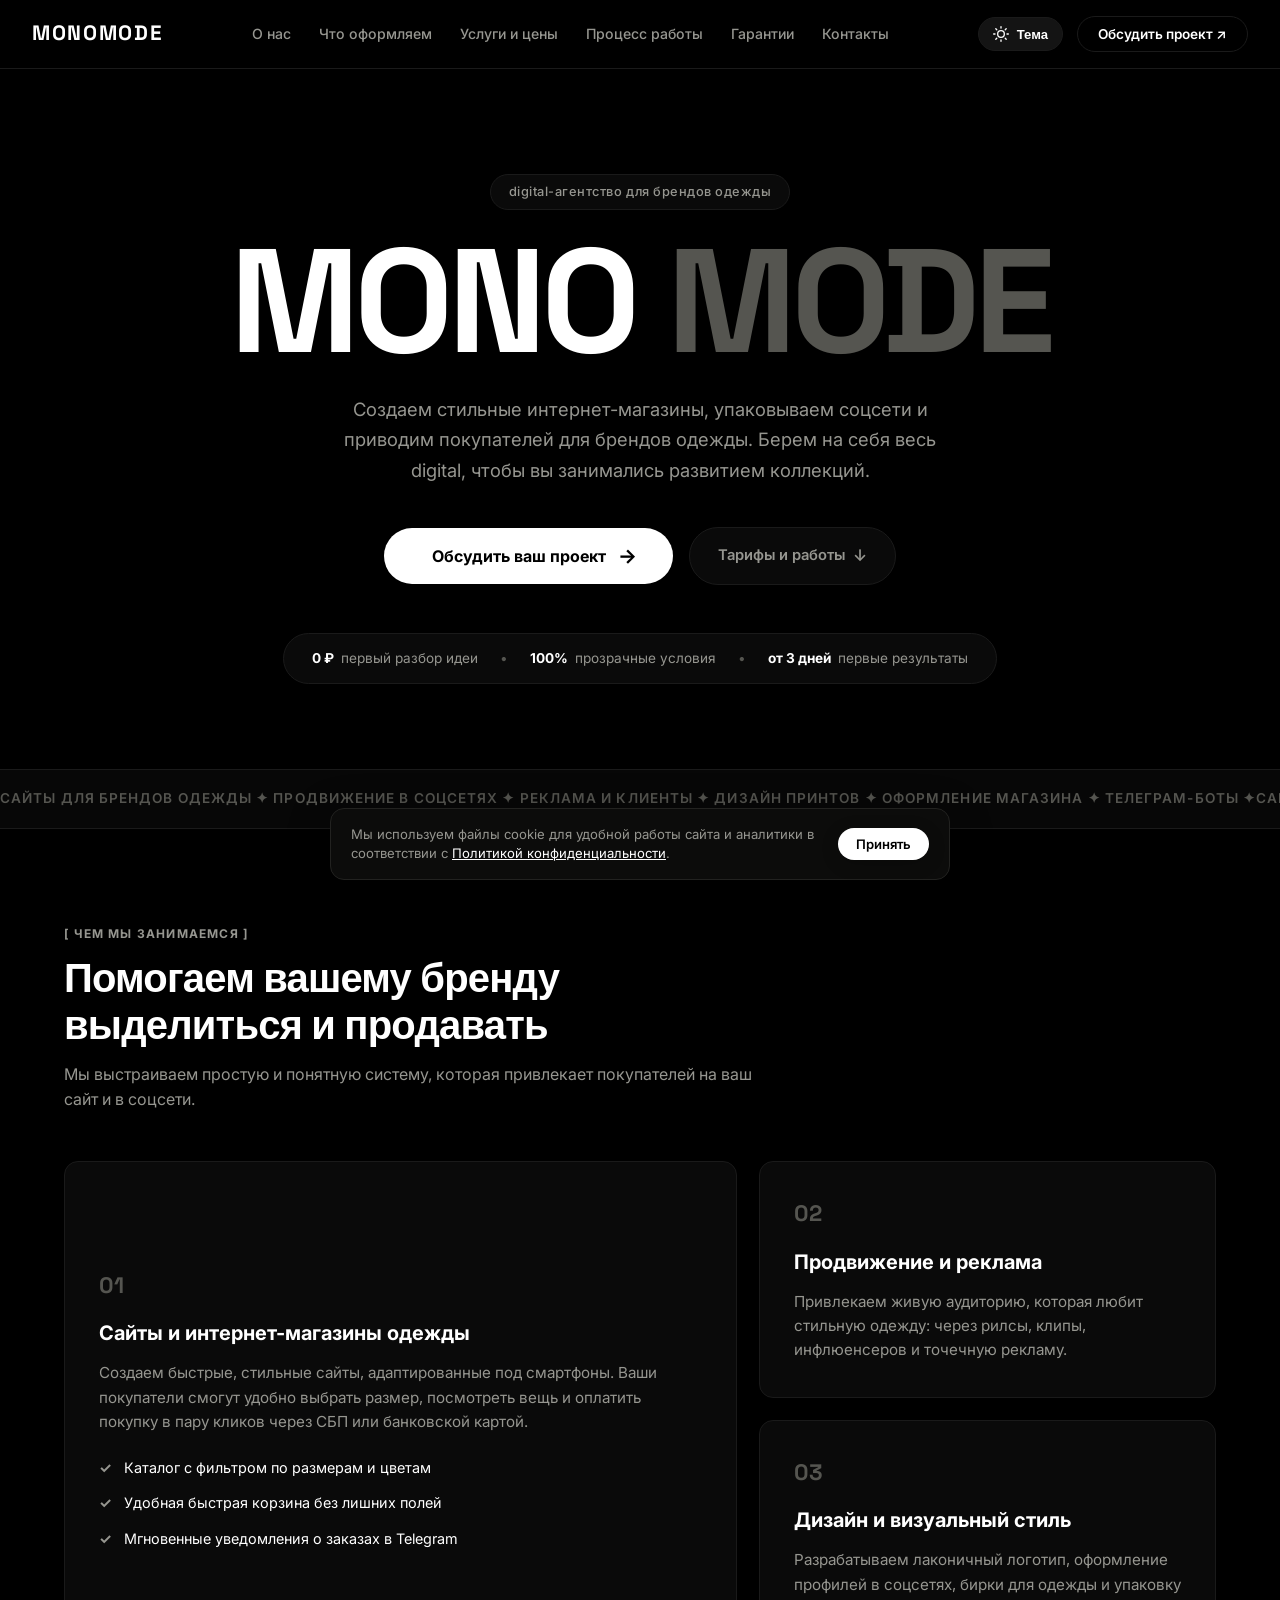
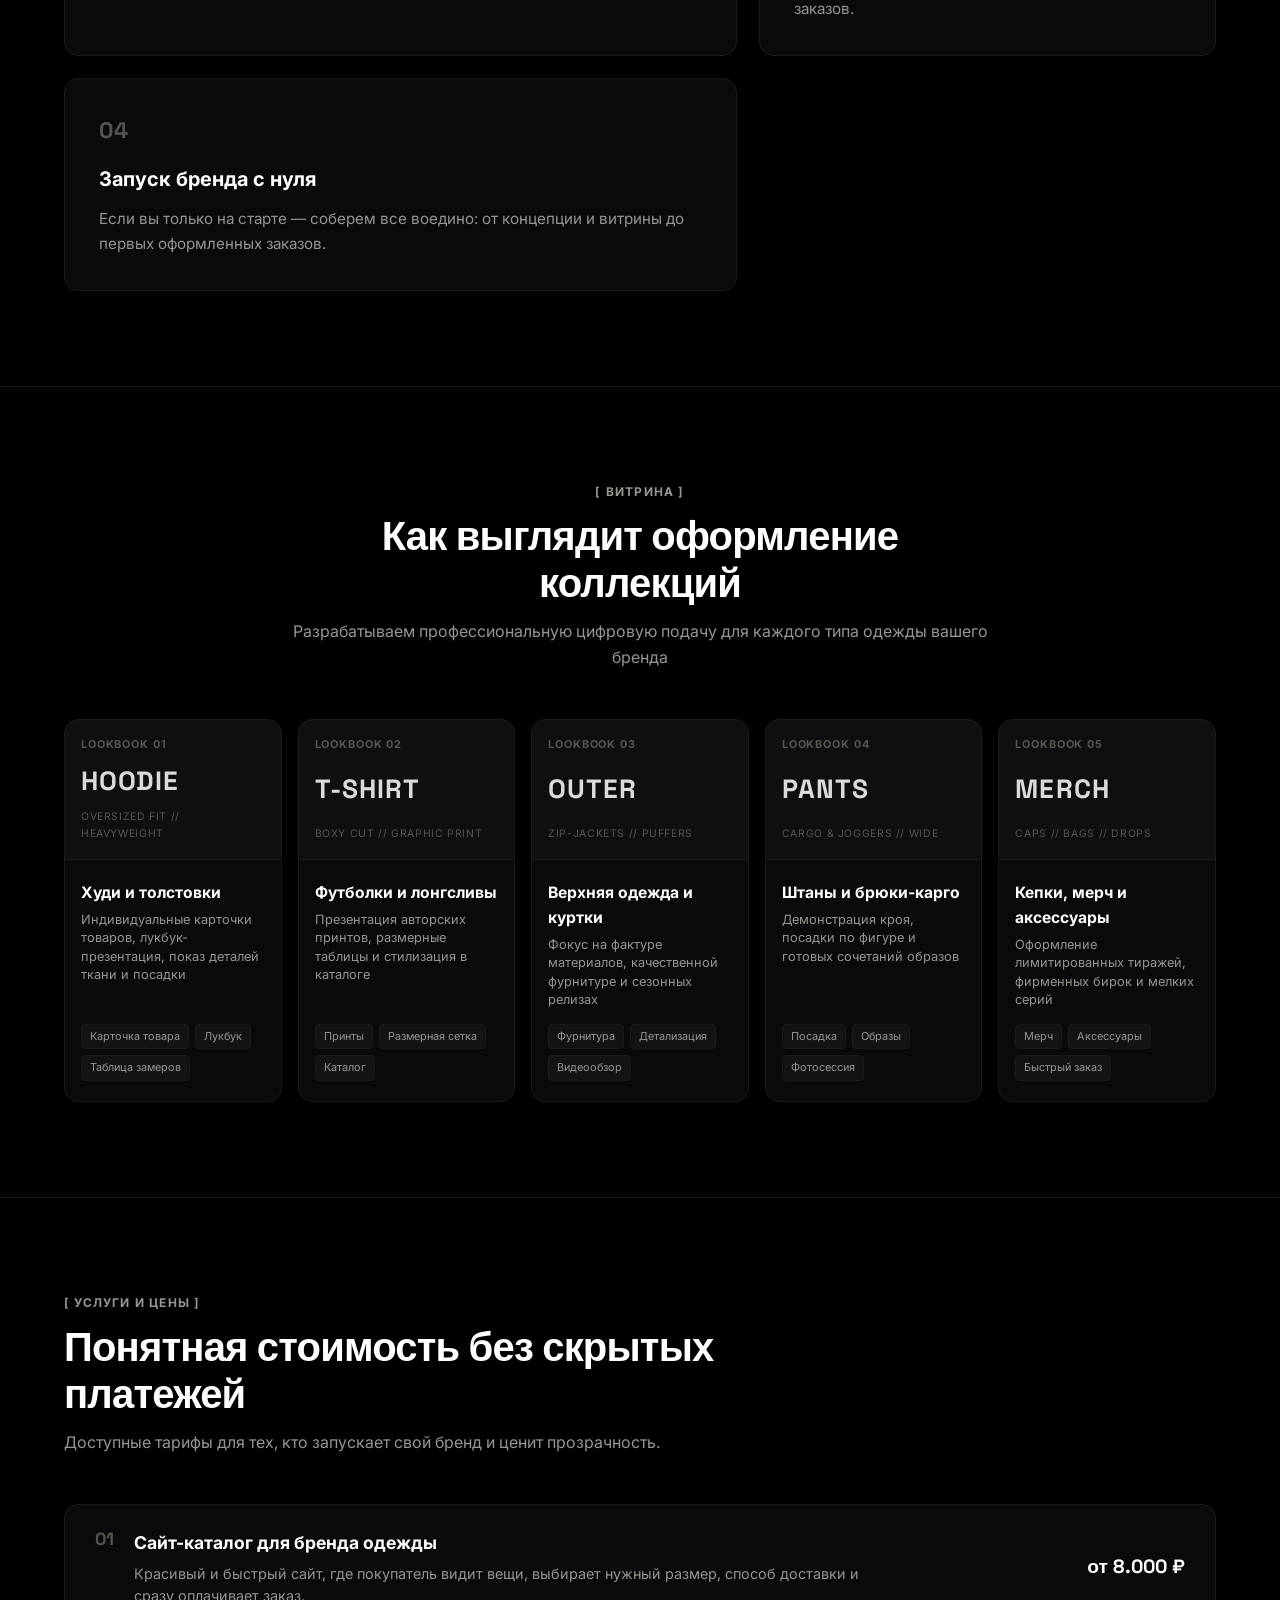
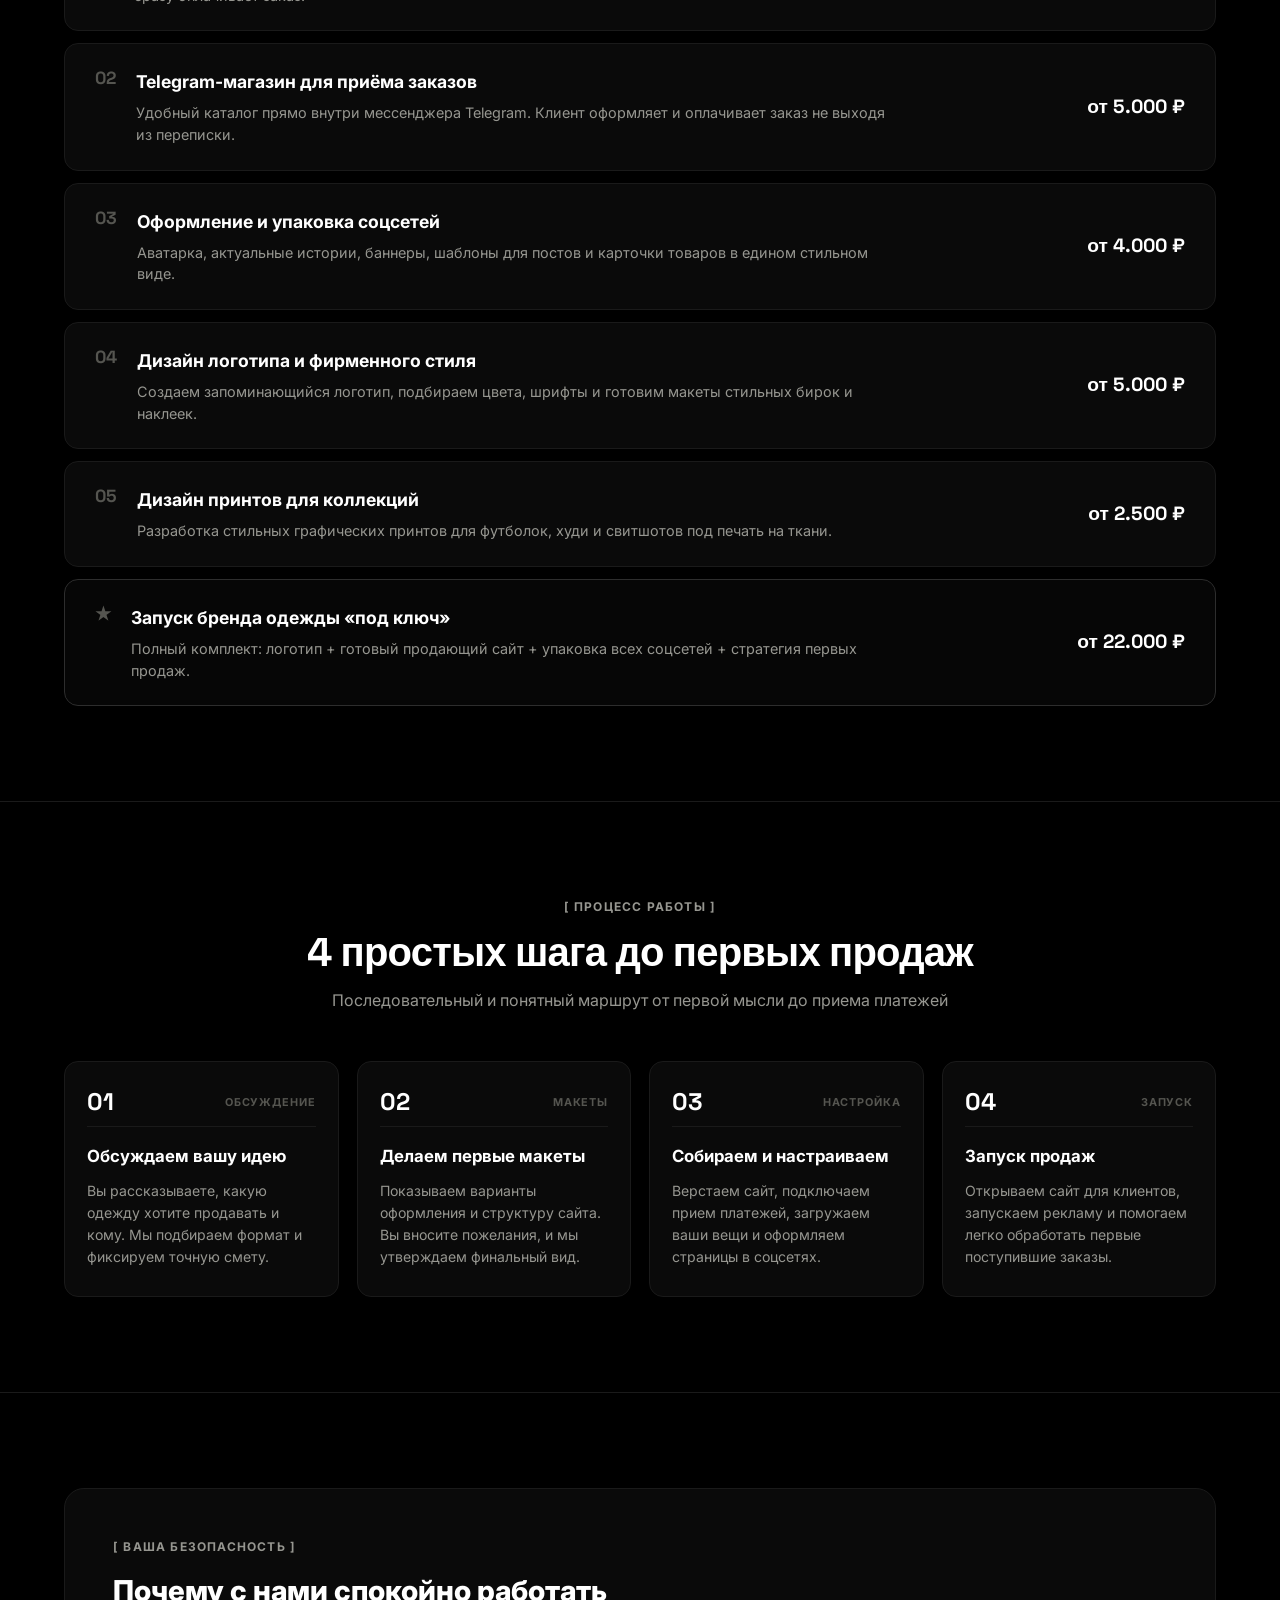
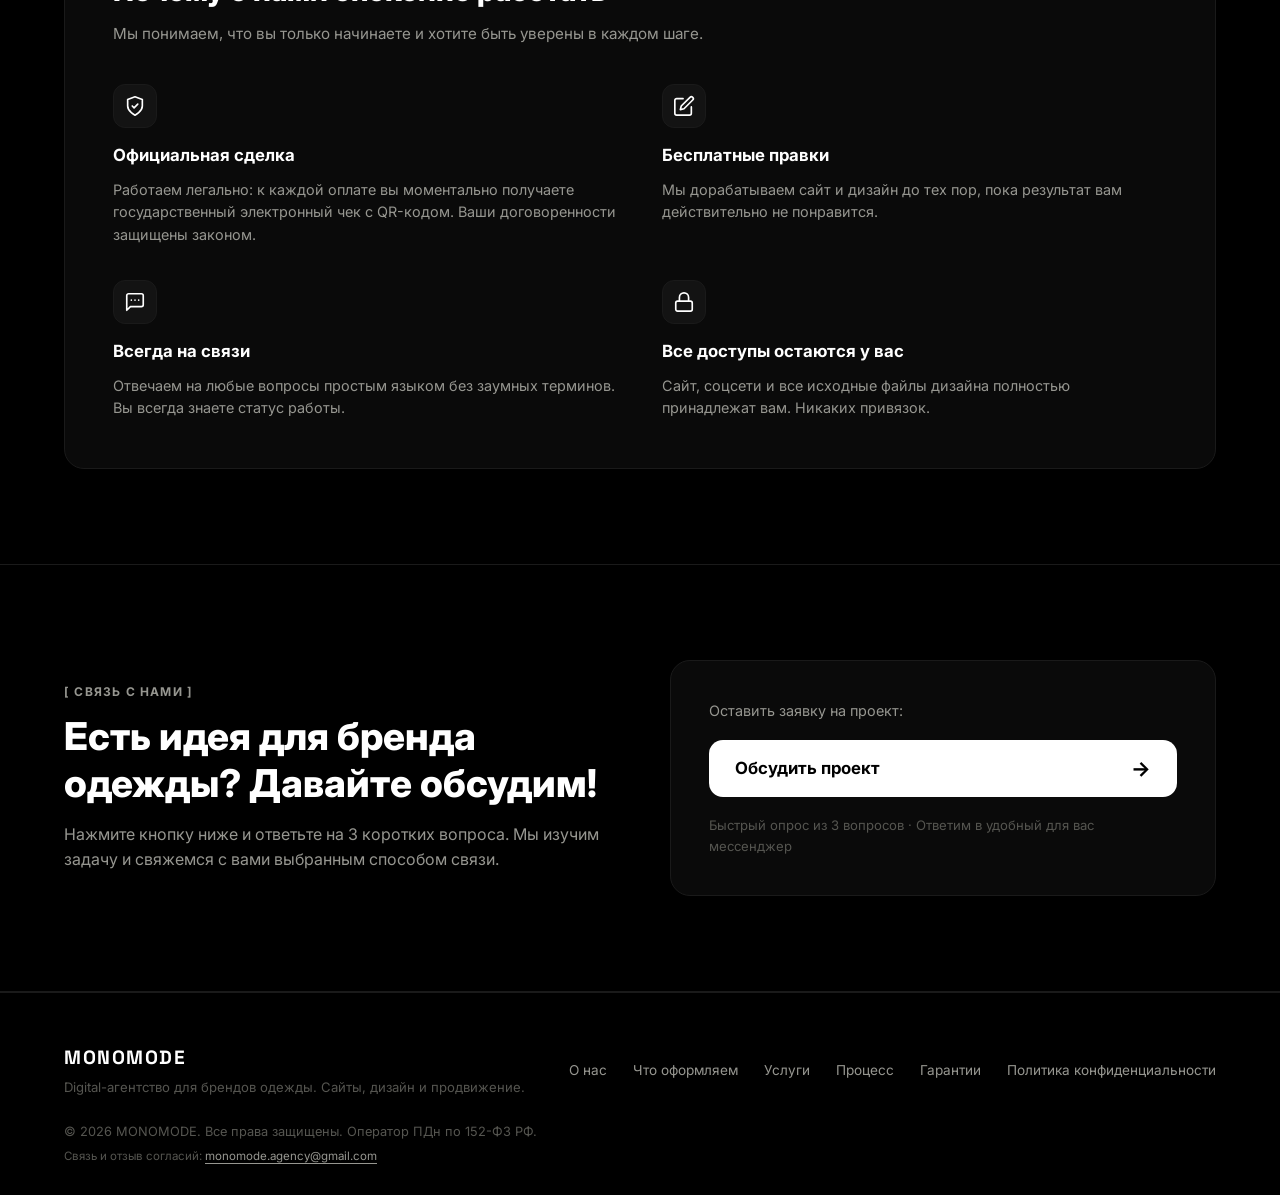
==== index.html @ 06070be7 "Add files via upload" ====
<!DOCTYPE html>
<html lang="ru" data-theme="dark">
<head>
    <meta charset="UTF-8">
    <meta name="viewport" content="width=device-width, initial-scale=1.0">
    <title>MONOMODE — Сайты и продвижение брендов одежды</title>
    <link rel="stylesheet" href="style.css">
    <link rel="preconnect" href="https://fonts.googleapis.com">
    <link rel="preconnect" href="https://fonts.gstatic.com" crossorigin>
    <link href="https://fonts.googleapis.com/css2?family=Inter:wght@400;500;600;700;800;900&family=Space+Grotesk:wght@600;700;800&display=swap" rel="stylesheet">
</head>
<body>

    <!-- Навигация -->
    <nav class="nav">
        <div class="nav__brand">
            <a href="#" class="nav__logo">MONOMODE</a>
        </div>
        <div class="nav__links">
            <a href="#about">О нас</a>
            <a href="#showcase">Что оформляем</a>
            <a href="#services">Услуги и цены</a>
            <a href="#steps">Процесс работы</a>
            <a href="#guarantee">Гарантии</a>
            <a href="#contact">Контакты</a>
        </div>
        <div class="nav__actions">
            <!-- Переключатель светлой и темной темы -->
            <button class="theme-toggle" id="themeToggle" aria-label="Сменить тему оформления" title="Сменить тему оформления">
                <svg class="theme-icon theme-icon--sun" viewBox="0 0 24 24" fill="none" stroke="currentColor" stroke-width="2" stroke-linecap="round" stroke-linejoin="round">
                    <circle cx="12" cy="12" r="5"></circle>
                    <line x1="12" y1="1" x2="12" y2="3"></line>
                    <line x1="12" y1="21" x2="12" y2="23"></line>
                    <line x1="4.22" y1="4.22" x2="5.64" y2="5.64"></line>
                    <line x1="18.36" y1="18.36" x2="19.78" y2="19.78"></line>
                    <line x1="1" y1="12" x2="3" y2="12"></line>
                    <line x1="21" y1="12" x2="23" y2="12"></line>
                    <line x1="4.22" y1="19.78" x2="5.64" y2="18.36"></line>
                    <line x1="18.36" y1="5.64" x2="19.78" y2="4.22"></line>
                </svg>
                <svg class="theme-icon theme-icon--moon" viewBox="0 0 24 24" fill="none" stroke="currentColor" stroke-width="2" stroke-linecap="round" stroke-linejoin="round">
                    <path d="M21 12.79A9 9 0 1 1 11.21 3 7 7 0 0 0 21 12.79z"></path>
                </svg>
                <span class="theme-text">Тема</span>
            </button>
            <button class="nav__cta open-modal-btn">Обсудить проект ↗</button>
            <button class="nav__burger" aria-label="Открыть меню" onclick="document.querySelector('.nav__links').classList.toggle('open')">
                <span></span><span></span><span></span>
            </button>
        </div>
    </nav>

    <!-- Первый экран -->
    <section class="hero">
        <div class="hero__badge">digital-агентство для брендов одежды</div>
        <h1 class="hero__title">
            <span class="hero__word">MONO</span>
            <span class="hero__word hero__word--accent">MODE</span>
        </h1>
        <p class="hero__desc">
            Создаем стильные интернет-магазины, упаковываем соцсети и приводим покупателей для брендов одежды. Берем на себя весь digital, чтобы вы занимались развитием коллекций.
        </p>

        <!-- Стильный блок действий вместо банальных кнопок -->
        <div class="hero__cta-wrapper">
            <button class="hero-launch-btn open-modal-btn">
                <span class="hero-launch-btn__glow"></span>
                <span class="hero-launch-btn__text">Обсудить ваш проект</span>
                <span class="hero-launch-btn__arrow">→</span>
            </button>
            <a href="#services" class="hero-scroll-btn">
                <span>Тарифы и работы</span>
                <span class="hero-scroll-btn__icon">↓</span>
            </a>
        </div>

        <div class="hero__trust-strip">
            <div class="trust-mini">
                <span class="trust-mini__num">0 ₽</span>
                <span class="trust-mini__text">первый разбор идеи</span>
            </div>
            <div class="trust-mini__sep">•</div>
            <div class="trust-mini">
                <span class="trust-mini__num">100%</span>
                <span class="trust-mini__text">прозрачные условия</span>
            </div>
            <div class="trust-mini__sep">•</div>
            <div class="trust-mini">
                <span class="trust-mini__num">от 3 дней</span>
                <span class="trust-mini__text">первые результаты</span>
            </div>
        </div>
    </section>

    <!-- Бегущая строка -->
    <div class="ticker">
        <div class="ticker__track">
            <span>САЙТЫ ДЛЯ БРЕНДОВ ОДЕЖДЫ ✦ ПРОДВИЖЕНИЕ В СОЦСЕТЯХ ✦ РЕКЛАМА И КЛИЕНТЫ ✦ ДИЗАЙН ПРИНТОВ ✦ ОФОРМЛЕНИЕ МАГАЗИНА ✦ ТЕЛЕГРАМ-БОТЫ ✦ </span>
            <span>САЙТЫ ДЛЯ БРЕНДОВ ОДЕЖДЫ ✦ ПРОДВИЖЕНИЕ В СОЦСЕТЯХ ✦ РЕКЛАМА И КЛИЕНТЫ ✦ ДИЗАЙН ПРИНТОВ ✦ ОФОРМЛЕНИЕ МАГАЗИНА ✦ ТЕЛЕГРАМ-БОТЫ ✦ </span>
        </div>
    </div>

    <!-- Чем мы занимаемся (О нас) -->
    <section id="about" class="section about">
        <div class="container">
            <div class="section-head">
                <span class="section-tag">[ ЧЕМ МЫ ЗАНИМАЕМСЯ ]</span>
                <h2>Помогаем вашему бренду выделиться и продавать</h2>
                <p>Мы выстраиваем простую и понятную систему, которая привлекает покупателей на ваш сайт и в соцсети.</p>
            </div>

            <div class="about-grid">
                <div class="about-card about-card--big">
                    <span class="card-num">01</span>
                    <h3>Сайты и интернет-магазины одежды</h3>
                    <p>Создаем быстрые, стильные сайты, адаптированные под смартфоны. Ваши покупатели смогут удобно выбрать размер, посмотреть вещь и оплатить покупку в пару кликов через СБП или банковской картой.</p>
                    <ul class="clean-list">
                        <li>Каталог с фильтром по размерам и цветам</li>
                        <li>Удобная быстрая корзина без лишних полей</li>
                        <li>Мгновенные уведомления о заказах в Telegram</li>
                    </ul>
                </div>

                <div class="about-card">
                    <span class="card-num">02</span>
                    <h3>Продвижение и реклама</h3>
                    <p>Привлекаем живую аудиторию, которая любит стильную одежду: через рилсы, клипы, инфлюенсеров и точечную рекламу.</p>
                </div>

                <div class="about-card">
                    <span class="card-num">03</span>
                    <h3>Дизайн и визуальный стиль</h3>
                    <p>Разрабатываем лаконичный логотип, оформление профилей в соцсетях, бирки для одежды и упаковку заказов.</p>
                </div>

                <div class="about-card">
                    <span class="card-num">04</span>
                    <h3>Запуск бренда с нуля</h3>
                    <p>Если вы только на старте — соберем все воедино: от концепции и витрины до первых оформленных заказов.</p>
                </div>
            </div>
        </div>
    </section>

    <!-- Премиальная витрина форматов упаковки -->
    <section id="showcase" class="section showcase">
        <div class="container">
            <div class="section-head text-center">
                <span class="section-tag">[ ВИТРИНА ]</span>
                <h2>Как выглядит оформление коллекций</h2>
                <p>Разрабатываем профессиональную цифровую подачу для каждого типа одежды вашего бренда</p>
            </div>

            <div class="showcase-grid">
                <!-- Карточка 1: Худи -->
                <div class="showcase-card">
                    <div class="showcase-card__visual">
                        <div class="mockup-label">LOOKBOOK 01</div>
                        <div class="mockup-hero-text">HOODIE</div>
                        <div class="mockup-meta">OVERSIZED FIT // HEAVYWEIGHT</div>
                    </div>
                    <div class="showcase-card__body">
                        <h4>Худи и толстовки</h4>
                        <p>Индивидуальные карточки товаров, лукбук-презентация, показ деталей ткани и посадки</p>
                        <div class="showcase-tags">
                            <span>Карточка товара</span>
                            <span>Лукбук</span>
                            <span>Таблица замеров</span>
                        </div>
                    </div>
                </div>

                <!-- Карточка 2: Футболки -->
                <div class="showcase-card">
                    <div class="showcase-card__visual">
                        <div class="mockup-label">LOOKBOOK 02</div>
                        <div class="mockup-hero-text">T-SHIRT</div>
                        <div class="mockup-meta">BOXY CUT // GRAPHIC PRINT</div>
                    </div>
                    <div class="showcase-card__body">
                        <h4>Футболки и лонгсливы</h4>
                        <p>Презентация авторских принтов, размерные таблицы и стилизация в каталоге</p>
                        <div class="showcase-tags">
                            <span>Принты</span>
                            <span>Размерная сетка</span>
                            <span>Каталог</span>
                        </div>
                    </div>
                </div>

                <!-- Карточка 3: Куртки -->
                <div class="showcase-card">
                    <div class="showcase-card__visual">
                        <div class="mockup-label">LOOKBOOK 03</div>
                        <div class="mockup-hero-text">OUTER</div>
                        <div class="mockup-meta">ZIP-JACKETS // PUFFERS</div>
                    </div>
                    <div class="showcase-card__body">
                        <h4>Верхняя одежда и куртки</h4>
                        <p>Фокус на фактуре материалов, качественной фурнитуре и сезонных релизах</p>
                        <div class="showcase-tags">
                            <span>Фурнитура</span>
                            <span>Детализация</span>
                            <span>Видеообзор</span>
                        </div>
                    </div>
                </div>

                <!-- Карточка 4: Брюки -->
                <div class="showcase-card">
                    <div class="showcase-card__visual">
                        <div class="mockup-label">LOOKBOOK 04</div>
                        <div class="mockup-hero-text">PANTS</div>
                        <div class="mockup-meta">CARGO & JOGGERS // WIDE</div>
                    </div>
                    <div class="showcase-card__body">
                        <h4>Штаны и брюки-карго</h4>
                        <p>Демонстрация кроя, посадки по фигуре и готовых сочетаний образов</p>
                        <div class="showcase-tags">
                            <span>Посадка</span>
                            <span>Образы</span>
                            <span>Фотосессия</span>
                        </div>
                    </div>
                </div>

                <!-- Карточка 5: Аксессуары -->
                <div class="showcase-card">
                    <div class="showcase-card__visual">
                        <div class="mockup-label">LOOKBOOK 05</div>
                        <div class="mockup-hero-text">MERCH</div>
                        <div class="mockup-meta">CAPS // BAGS // DROPS</div>
                    </div>
                    <div class="showcase-card__body">
                        <h4>Кепки, мерч и аксессуары</h4>
                        <p>Оформление лимитированных тиражей, фирменных бирок и мелких серий</p>
                        <div class="showcase-tags">
                            <span>Мерч</span>
                            <span>Аксессуары</span>
                            <span>Быстрый заказ</span>
                        </div>
                    </div>
                </div>
            </div>
        </div>
    </section>

    <!-- Услуги и цены -->
    <section id="services" class="section services">
        <div class="container">
            <div class="section-head">
                <span class="section-tag">[ УСЛУГИ И ЦЕНЫ ]</span>
                <h2>Понятная стоимость без скрытых платежей</h2>
                <p>Доступные тарифы для тех, кто запускает свой бренд и ценит прозрачность.</p>
            </div>

            <div class="services-table">
                <!-- Услуга 1 -->
                <div class="service-item">
                    <div class="service-item__left">
                        <span class="service-num">01</span>
                        <div>
                            <h3>Сайт-каталог для бренда одежды</h3>
                            <p>Красивый и быстрый сайт, где покупатель видит вещи, выбирает нужный размер, способ доставки и сразу оплачивает заказ.</p>
                        </div>
                    </div>
                    <div class="service-item__price">от 8.000 ₽</div>
                </div>

                <!-- Услуга 2 -->
                <div class="service-item">
                    <div class="service-item__left">
                        <span class="service-num">02</span>
                        <div>
                            <h3>Telegram-магазин для приёма заказов</h3>
                            <p>Удобный каталог прямо внутри мессенджера Telegram. Клиент оформляет и оплачивает заказ не выходя из переписки.</p>
                        </div>
                    </div>
                    <div class="service-item__price">от 5.000 ₽</div>
                </div>

                <!-- Услуга 3 -->
                <div class="service-item">
                    <div class="service-item__left">
                        <span class="service-num">03</span>
                        <div>
                            <h3>Оформление и упаковка соцсетей</h3>
                            <p>Аватарка, актуальные истории, баннеры, шаблоны для постов и карточки товаров в едином стильном виде.</p>
                        </div>
                    </div>
                    <div class="service-item__price">от 4.000 ₽</div>
                </div>

                <!-- Услуга 4 -->
                <div class="service-item">
                    <div class="service-item__left">
                        <span class="service-num">04</span>
                        <div>
                            <h3>Дизайн логотипа и фирменного стиля</h3>
                            <p>Создаем запоминающийся логотип, подбираем цвета, шрифты и готовим макеты стильных бирок и наклеек.</p>
                        </div>
                    </div>
                    <div class="service-item__price">от 5.000 ₽</div>
                </div>

                <!-- Услуга 5 -->
                <div class="service-item">
                    <div class="service-item__left">
                        <span class="service-num">05</span>
                        <div>
                            <h3>Дизайн принтов для коллекций</h3>
                            <p>Разработка стильных графических принтов для футболок, худи и свитшотов под печать на ткани.</p>
                        </div>
                    </div>
                    <div class="service-item__price">от 2.500 ₽</div>
                </div>

                <!-- Услуга 6 (Комплекс) -->
                <div class="service-item service-item--featured">
                    <div class="service-item__left">
                        <span class="service-num">★</span>
                        <div>
                            <h3>Запуск бренда одежды «под ключ»</h3>
                            <p>Полный комплект: логотип + готовый продающий сайт + упаковка всех соцсетей + стратегия первых продаж.</p>
                        </div>
                    </div>
                    <div class="service-item__price">от 22.000 ₽</div>
                </div>
            </div>
        </div>
    </section>

    <!-- Как мы работаем: Удобный читаемый линейный процесс -->
    <section id="steps" class="section steps">
        <div class="container">
            <div class="section-head text-center">
                <span class="section-tag">[ ПРОЦЕСС РАБОТЫ ]</span>
                <h2>4 простых шага до первых продаж</h2>
                <p>Последовательный и понятный маршрут от первой мысли до приема платежей</p>
            </div>

            <div class="steps-timeline">
                <!-- Шаг 1 -->
                <div class="step-card">
                    <div class="step-card__top">
                        <span class="step-num">01</span>
                        <span class="step-label">ОБСУЖДЕНИЕ</span>
                    </div>
                    <h4>Обсуждаем вашу идею</h4>
                    <p>Вы рассказываете, какую одежду хотите продавать и кому. Мы подбираем формат и фиксируем точную смету.</p>
                </div>

                <!-- Шаг 2 -->
                <div class="step-card">
                    <div class="step-card__top">
                        <span class="step-num">02</span>
                        <span class="step-label">МАКЕТЫ</span>
                    </div>
                    <h4>Делаем первые макеты</h4>
                    <p>Показываем варианты оформления и структуру сайта. Вы вносите пожелания, и мы утверждаем финальный вид.</p>
                </div>

                <!-- Шаг 3 -->
                <div class="step-card">
                    <div class="step-card__top">
                        <span class="step-num">03</span>
                        <span class="step-label">НАСТРОЙКА</span>
                    </div>
                    <h4>Собираем и настраиваем</h4>
                    <p>Верстаем сайт, подключаем прием платежей, загружаем ваши вещи и оформляем страницы в соцсетях.</p>
                </div>

                <!-- Шаг 4 -->
                <div class="step-card">
                    <div class="step-card__top">
                        <span class="step-num">04</span>
                        <span class="step-label">ЗАПУСК</span>
                    </div>
                    <h4>Запуск продаж</h4>
                    <p>Открываем сайт для клиентов, запускаем рекламу и помогаем легко обработать первые поступившие заказы.</p>
                </div>
            </div>
        </div>
    </section>

    <!-- Гарантии и доверие -->
    <section id="guarantee" class="section guarantee">
        <div class="container">
            <div class="guarantee-box">
                <div class="guarantee-box__header">
                    <span class="section-tag">[ ВАША БЕЗОПАСНОСТЬ ]</span>
                    <h2>Почему с нами спокойно работать</h2>
                    <p>Мы понимаем, что вы только начинаете и хотите быть уверены в каждом шаге.</p>
                </div>

                <div class="guarantee-grid">
                    <!-- Гарантия 1 -->
                    <div class="guar-item">
                        <div class="guar-icon">
                            <svg viewBox="0 0 24 24" fill="none" stroke="currentColor" stroke-width="1.8" stroke-linecap="round" stroke-linejoin="round">
                                <path d="M12 22s8-4 8-10V5l-8-3-8 3v7c0 6 8 10 8 10z"/>
                                <path d="m9 12 2 2 4-4"/>
                            </svg>
                        </div>
                        <h4>Официальная сделка</h4>
                        <p>Работаем легально: к каждой оплате вы моментально получаете государственный электронный чек с QR-кодом. Ваши договоренности защищены законом.</p>
                    </div>

                    <!-- Гарантия 2 -->
                    <div class="guar-item">
                        <div class="guar-icon">
                            <svg viewBox="0 0 24 24" fill="none" stroke="currentColor" stroke-width="1.8" stroke-linecap="round" stroke-linejoin="round">
                                <path d="M11 4H4a2 2 0 0 0-2 2v14a2 2 0 0 0 2 2h14a2 2 0 0 0 2-2v-7"/>
                                <path d="M18.5 2.5a2.121 2.121 0 0 1 3 3L12 15l-4 1 1-4 9.5-9.5z"/>
                            </svg>
                        </div>
                        <h4>Бесплатные правки</h4>
                        <p>Мы дорабатываем сайт и дизайн до тех пор, пока результат вам действительно не понравится.</p>
                    </div>

                    <!-- Гарантия 3 -->
                    <div class="guar-item">
                        <div class="guar-icon">
                            <svg viewBox="0 0 24 24" fill="none" stroke="currentColor" stroke-width="1.8" stroke-linecap="round" stroke-linejoin="round">
                                <path d="M21 15a2 2 0 0 1-2 2H7l-4 4V5a2 2 0 0 1 2-2h14a2 2 0 0 1 2 2z"/>
                                <path d="M8 10h.01M12 10h.01M16 10h.01"/>
                            </svg>
                        </div>
                        <h4>Всегда на связи</h4>
                        <p>Отвечаем на любые вопросы простым языком без заумных терминов. Вы всегда знаете статус работы.</p>
                    </div>

                    <!-- Гарантия 4 -->
                    <div class="guar-item">
                        <div class="guar-icon">
                            <svg viewBox="0 0 24 24" fill="none" stroke="currentColor" stroke-width="1.8" stroke-linecap="round" stroke-linejoin="round">
                                <rect width="18" height="11" x="3" y="11" rx="2" ry="2"/>
                                <path d="M7 11V7a5 5 0 0 1 10 0v4"/>
                            </svg>
                        </div>
                        <h4>Все доступы остаются у вас</h4>
                        <p>Сайт, соцсети и все исходные файлы дизайна полностью принадлежат вам. Никаких привязок.</p>
                    </div>
                </div>
            </div>
        </div>
    </section>

    <!-- Контакты -->
    <section id="contact" class="section contact">
        <div class="container contact-container">
            <div class="contact-text">
                <span class="section-tag">[ СВЯЗЬ С НАМИ ]</span>
                <h2>Есть идея для бренда одежды? Давайте обсудим!</h2>
                <p>Нажмите кнопку ниже и ответьте на 3 коротких вопроса. Мы изучим задачу и свяжемся с вами выбранным способом связи.</p>
            </div>
            <div class="contact-card">
                <div class="contact-card__title">Оставить заявку на проект:</div>
                <button class="contact-btn open-modal-btn">
                    <span>Обсудить проект</span>
                    <span class="contact-btn__arrow">→</span>
                </button>
                <p class="contact-card__hint">Быстрый опрос из 3 вопросов · Ответим в удобный для вас мессенджер</p>
            </div>
        </div>
    </section>

    <!-- Футер -->
    <footer class="footer">
        <div class="container footer-inner">
            <div class="footer-col">
                <span class="footer-brand">MONOMODE</span>
                <p class="footer-sub">Digital-агентство для брендов одежды. Сайты, дизайн и продвижение.</p>
            </div>
            <div class="footer-col footer-links">
                <a href="#about">О нас</a>
                <a href="#showcase">Что оформляем</a>
                <a href="#services">Услуги</a>
                <a href="#steps">Процесс</a>
                <a href="#guarantee">Гарантии</a>
                <a href="#" class="open-privacy-btn">Политика конфиденциальности</a>
            </div>
            <div class="footer-col footer-copy">
                <span>© 2026 MONOMODE. Все права защищены.</span>
                <span>Оператор ПДн по 152-ФЗ РФ.</span>
                <span class="delete-request-text">Связь и отзыв согласий: <a href="mailto:monomode.agency@gmail.com">monomode.agency@gmail.com</a></span>
            </div>
        </div>
    </footer>

    <!-- ================= МОДАЛЬНОЕ ОКНО: ОПРОС / ОБСУДИТЬ ПРОЕКТ ================= -->
    <div class="modal-overlay" id="quizModal" aria-hidden="true">
        <div class="modal-window">
            <button class="modal-close" id="modalClose" aria-label="Закрыть окно">&times;</button>
            
            <div class="quiz-container">
                <!-- Полоса прогресса -->
                <div class="quiz-progress">
                    <div class="quiz-progress__bar" id="progressBar"></div>
                </div>
                
                <form id="quizForm" name="quiz-leads" method="POST" data-netlify="true" netlify-honeypot="bot-field">
                    <input type="hidden" name="form-name" value="quiz-leads">
                    <p style="display:none;"><input name="bot-field"></p>
                    <input type="hidden" name="goal" id="hiddenGoal" value="">
                    <input type="hidden" name="idea" id="hiddenIdea" value="">
                    <input type="hidden" name="channel" id="hiddenChannel" value="">
                    <input type="hidden" name="contact" id="hiddenContact" value="">
                    <!-- Вопрос 1: Цель -->
                    <div class="quiz-step active" data-step="1">
                        <span class="quiz-step-tag">ВОПРОС 1 ИЗ 3</span>
                        <h3 class="quiz-title">С какой целью вы обращаетесь?</h3>
                        <p class="quiz-subtitle">Выберите подходящий формат взаимодействия:</p>
                        
                        <div class="quiz-options">
                            <label class="quiz-option">
                                <input type="radio" name="goal" value="Сотрудничество / Создать сайт и продвижение" checked>
                                <span class="quiz-option__box">
                                    <span class="option-name">Сотрудничество: сайт или продвижение</span>
                                    <span class="option-info">Разработка интернет-магазина, дизайн или реклама</span>
                                </span>
                            </label>
                            <label class="quiz-option">
                                <input type="radio" name="goal" value="Запуск бренда одежды под ключ">
                                <span class="quiz-option__box">
                                    <span class="option-name">Запуск бренда одежды «под ключ»</span>
                                    <span class="option-info">Полный цикл: стиль, витрина, запуск продаж</span>
                                </span>
                            </label>
                            <label class="quiz-option">
                                <input type="radio" name="goal" value="Партнерство / Коллаборация">
                                <span class="quiz-option__box">
                                    <span class="option-name">Партнерство или коллаборация</span>
                                    <span class="option-info">Совместные релизы, проекты или деловые предложения</span>
                                </span>
                            </label>
                            <label class="quiz-option">
                                <input type="radio" name="goal" value="Другой вопрос или консультация">
                                <span class="quiz-option__box">
                                    <span class="option-name">Консультация по идее</span>
                                    <span class="option-info">Хочу посоветоваться перед началом</span>
                                </span>
                            </label>
                        </div>

                        <div class="quiz-actions">
                            <button type="button" class="btn btn--primary next-step-btn">Далее →</button>
                        </div>
                    </div>

                    <!-- Вопрос 2: Описание идеи -->
                    <div class="quiz-step" data-step="2">
                        <span class="quiz-step-tag">ВОПРОС 2 ИЗ 3</span>
                        <h3 class="quiz-title">Кратко опишите вашу идею</h3>
                        <p class="quiz-subtitle">Какую одежду планируете выпускать, что уже есть или что требуется сделать?</p>
                        
                        <div class="quiz-field">
                            <textarea class="quiz-textarea" id="projectIdea" placeholder="Например: планируем выпустить оверсайз худи и футболки, нужен стильный сайт-магазин и оформление соцсетей..." rows="4"></textarea>
                        </div>

                        <div class="quiz-actions">
                            <button type="button" class="btn btn--secondary prev-step-btn">← Назад</button>
                            <button type="button" class="btn btn--primary next-step-btn">Далее →</button>
                        </div>
                    </div>

                    <!-- Вопрос 3: Выбор способа связи (VK / Telegram / WhatsApp) -->
                    <div class="quiz-step" data-step="3">
                        <span class="quiz-step-tag">ВОПРОС 3 ИЗ 3</span>
                        <h3 class="quiz-title">Где вам удобнее пообщаться?</h3>
                        <p class="quiz-subtitle">Выберите подходящий мессенджер или соцсеть:</p>
                        
                        <!-- Формат выбора мессенджера -->
                        <div class="channel-selector">
                            <label class="channel-pill">
                                <input type="radio" name="contactType" value="Telegram" checked>
                                <span class="channel-box">
                                    <span class="channel-icon">✈</span>
                                    <span class="channel-title">Telegram</span>
                                </span>
                            </label>
                            <label class="channel-pill">
                                <input type="radio" name="contactType" value="ВКонтакте">
                                <span class="channel-box">
                                    <span class="channel-icon">VK</span>
                                    <span class="channel-title">ВКонтакте</span>
                                </span>
                            </label>
                            <label class="channel-pill">
                                <input type="radio" name="contactType" value="WhatsApp">
                                <span class="channel-box">
                                    <span class="channel-icon">WA</span>
                                    <span class="channel-title">WhatsApp</span>
                                </span>
                            </label>
                        </div>

                        <div class="quiz-field">
                            <label class="field-label" id="contactFieldLabel">Укажите контакт для связи:</label>
                            <input type="text" class="quiz-input" id="contactChannel" placeholder="@username в Telegram" required>
                        </div>

                        <label class="privacy-consent">
                            <input type="checkbox" id="privacyConsent" checked required>
                            <span class="privacy-consent__text">
                                Нажимая кнопку, вы соглашаетесь с <a href="#" class="open-privacy-btn">Политикой конфиденциальности</a> и даете согласие на обработку персональных данных (152-ФЗ)
                            </span>
                        </label>

                        <div class="quiz-actions">
                            <button type="button" class="btn btn--secondary prev-step-btn">← Назад</button>
                            <button type="button" class="btn btn--primary" id="submitQuiz">Отправить заявку ✓</button>
                        </div>
                    </div>

                    <!-- Экран успеха -->
                    <div class="quiz-step quiz-success" data-step="success">
                        <div class="success-mark">✓</div>
                        <h3 class="quiz-title">Заявка успешно отправлена!</h3>
                        <p class="quiz-subtitle">Мы получили ваше сообщение и свяжемся с вами удобным способом.</p>
                        <button type="button" class="btn btn--secondary" id="closeSuccessBtn">Отлично</button>
                    </div>
                </form>
            </div>
        </div>
    </div>

    <!-- ================= МОДАЛЬНОЕ ОКНО: ПОЛИТИКА КОНФИДЕНЦИАЛЬНОСТИ (152-ФЗ) ================= -->
    <div class="modal-overlay" id="privacyModal" aria-hidden="true">
        <div class="modal-window modal-window--large">
            <button class="modal-close" id="privacyClose" aria-label="Закрыть окно">&times;</button>
            <div class="privacy-container">
                <h3>Политика обработки персональных данных</h3>
                <span class="privacy-date">Редакция от 2026 года // Соответствие 152-ФЗ РФ</span>
                
                <div class="privacy-scroll-content">
                    <h4>1. Общие положения</h4>
                    <p>Настоящая Политика обработки персональных данных (далее — «Политика») определяет порядок сбора, хранения и обработки персональных данных пользователей сайта MONOMODE в соответствии с Федеральным законом РФ от 27.07.2006 № 152-ФЗ «О персональных данных».</p>
                    
                    <h4>2. Категории собираемых данных</h4>
                    <p>Оператор обрабатывает следующие персональные данные, предоставляемые Пользователем добровольно при заполнении форм на сайте:</p>
                    <ul>
                        <li>Имя или псевдоним;</li>
                        <li>Идентификатор связи (номер телефона, Telegram-никнейм, ссылка на страницу ВКонтакте или WhatsApp);</li>
                        <li>Обезличенные технические данные, собираемые с помощью файлов cookie (IP-адрес, тип браузера, геолокация).</li>
                    </ul>

                    <h4>3. Цели обработки данных</h4>
                    <p>Персональные данные собираются исключительно в целях:</p>
                    <ul>
                        <li>Обработки входящих заявок и консультирования по вопросам разработки сайтов и digital-услуг;</li>
                        <li>Заключения и исполнения договоров на оказание услуг;</li>
                        <li>Улучшения качества работы сайта и взаимодействия с пользователями.</li>
                    </ul>

                    <h4>4. Хранение и защита данных</h4>
                    <p>Все персональные данные хранятся на серверах, расположенных исключительно на территории Российской Федерации (в строгом соответствии с ч. 5 ст. 18 152-ФЗ). Оператор предпринимает необходимые правовые, организационные и технические меры для защиты данных от неправомерного доступа.</p>

                    <h4>5. Права субъекта и удаление данных</h4>
                    <p>Пользователь имеет право в любой момент запросить информацию об обработке своих данных, потребовать их уточнения, блокирования или полного удаления. Для отзыва согласия достаточно отправить запрос в свободной форме на электронную почту: <strong>monomode.agency@gmail.com</strong>. Данные удаляются в течение 10 рабочих дней.</p>
                </div>

                <div class="privacy-modal-footer">
                    <button type="button" class="btn btn--primary" id="privacyAgreeBtn">Понятно, закрыть</button>
                </div>
            </div>
        </div>
    </div>

    <!-- ================= БАННЕР COOKIE ================= -->
    <div class="cookie-banner" id="cookieBanner">
        <div class="cookie-banner__inner">
            <p>Мы используем файлы cookie для удобной работы сайта и аналитики в соответствии с <a href="#" class="open-privacy-btn">Политикой конфиденциальности</a>.</p>
            <button class="btn btn--primary btn--sm" id="acceptCookiesBtn">Принять</button>
        </div>
    </div>

    <script src="script.js"></script>
</body>
</html>
---- style.css ----
/* ==========================================================================
   MONOMODE — ДИДЖИТАЛ АГЕНТСТВО ДЛЯ БРЕНДОВ ОДЕЖДЫ
   Стиль: Матовый монохром с поддержкой Светлой и Темной тем
   ========================================================================== */

/* Темная тема (По умолчанию — True Matte Black) */
:root, [data-theme="dark"] {
    --bg-main: #000000;
    --bg-card: #0A0A0A;
    --bg-card-hover: #121212;
    --border-color: #1A1A1A;
    --border-hover: #2D2D2D;
    --text-primary: #FFFFFF;
    --text-secondary: #969690;
    --text-dim: #555550;
    --accent: #E8E8E2;
    --ticker-bg: #070707;
    --nav-bg: rgba(0, 0, 0, 0.92);
    --shadow-card: 0 8px 30px rgba(0, 0, 0, 0.6);
    --btn-primary-bg: #FFFFFF;
    --btn-primary-color: #000000;
    --theme-btn-bg: #141414;
    --modal-bg: #0C0C0B;
    --modal-border: #222220;
    --input-bg: #141413;
    --input-border: #262624;
}

/* Светлая тема (Clean Editorial Light) */
[data-theme="light"] {
    --bg-main: #FFFFFF;
    --bg-card: #F7F7F6;
    --bg-card-hover: #EEEEED;
    --border-color: #E2E2DE;
    --border-hover: #C8C8C2;
    --text-primary: #000000;
    --text-secondary: #4A4A46;
    --text-dim: #888882;
    --accent: #111111;
    --ticker-bg: #F2F2F0;
    --nav-bg: rgba(255, 255, 255, 0.94);
    --shadow-card: 0 8px 25px rgba(0, 0, 0, 0.05);
    --btn-primary-bg: #000000;
    --btn-primary-color: #FFFFFF;
    --theme-btn-bg: #EAEAEA;
    --modal-bg: #FFFFFF;
    --modal-border: #E0E0DC;
    --input-bg: #F5F5F3;
    --input-border: #DCDCD8;
}

:root {
    --max-w: 1200px;
    --radius-sm: 8px;
    --radius-md: 14px;
    --radius-lg: 20px;
    --transition: all 0.25s ease;
}

*, *::before, *::after {
    margin: 0;
    padding: 0;
    box-sizing: border-box;
}

html {
    scroll-behavior: smooth;
    background-color: var(--bg-main);
    color: var(--text-primary);
}

body {
    font-family: 'Inter', -apple-system, BlinkMacSystemFont, 'Segoe UI', Roboto, sans-serif;
    background-color: var(--bg-main);
    color: var(--text-primary);
    line-height: 1.6;
    overflow-x: hidden;
    -webkit-font-smoothing: antialiased;
    transition: background-color 0.3s ease, color 0.3s ease;
}

body.modal-open {
    overflow: hidden;
}

a {
    color: inherit;
    text-decoration: none;
    transition: var(--transition);
}

.container {
    width: 100%;
    max-width: var(--max-w);
    margin: 0 auto;
    padding: 0 24px;
}

/* ================= Навигация ================= */
.nav {
    position: sticky;
    top: 0;
    z-index: 999;
    background-color: var(--nav-bg);
    backdrop-filter: blur(16px);
    border-bottom: 1px solid var(--border-color);
    padding: 16px 32px;
    display: flex;
    justify-content: space-between;
    align-items: center;
    transition: background-color 0.3s ease, border-color 0.3s ease;
}

.nav__logo {
    font-family: 'Space Grotesk', sans-serif;
    font-size: 1.3rem;
    font-weight: 800;
    letter-spacing: 0.08em;
    color: var(--text-primary);
}

.nav__links {
    display: flex;
    gap: 28px;
}

.nav__links a {
    font-size: 0.88rem;
    font-weight: 500;
    color: var(--text-secondary);
}

.nav__links a:hover {
    color: var(--text-primary);
}

.nav__actions {
    display: flex;
    align-items: center;
    gap: 14px;
}

/* Переключатель темы */
.theme-toggle {
    display: inline-flex;
    align-items: center;
    gap: 8px;
    padding: 8px 14px;
    border-radius: var(--radius-lg);
    background-color: var(--theme-btn-bg);
    border: 1px solid var(--border-color);
    color: var(--text-primary);
    font-size: 0.82rem;
    font-weight: 600;
    cursor: pointer;
    transition: var(--transition);
}

.theme-toggle:hover {
    border-color: var(--border-hover);
    transform: translateY(-1px);
}

.theme-icon {
    width: 16px;
    height: 16px;
}

[data-theme="dark"] .theme-icon--moon { display: none; }
[data-theme="dark"] .theme-icon--sun { display: block; }
[data-theme="light"] .theme-icon--sun { display: none; }
[data-theme="light"] .theme-icon--moon { display: block; }

.nav__cta {
    font-size: 0.85rem;
    font-weight: 600;
    padding: 9px 20px;
    border: 1px solid var(--border-color);
    border-radius: var(--radius-lg);
    background: transparent;
    color: var(--text-primary);
    cursor: pointer;
    font-family: inherit;
    transition: var(--transition);
}

.nav__cta:hover {
    background: var(--text-primary);
    color: var(--bg-main);
    border-color: var(--text-primary);
}

.nav__burger {
    display: none;
    flex-direction: column;
    gap: 5px;
    background: none;
    border: none;
    cursor: pointer;
}

.nav__burger span {
    width: 24px;
    height: 2px;
    background: var(--text-primary);
}

/* ================= Первый экран (Hero) ================= */
.hero {
    padding: 105px 24px 85px;
    text-align: center;
    max-width: 900px;
    margin: 0 auto;
    display: flex;
    flex-direction: column;
    align-items: center;
}

.hero__badge {
    display: inline-block;
    padding: 7px 18px;
    border-radius: 30px;
    background-color: var(--bg-card);
    border: 1px solid var(--border-color);
    font-size: 0.8rem;
    font-weight: 500;
    color: var(--text-secondary);
    letter-spacing: 0.04em;
    margin-bottom: 24px;
}

.hero__title {
    font-family: 'Space Grotesk', sans-serif;
    font-size: clamp(3.8rem, 13vw, 9.2rem);
    font-weight: 800;
    letter-spacing: -0.04em;
    line-height: 0.92;
    margin-bottom: 24px;
    user-select: none;
}

.hero__word--accent {
    color: var(--text-dim);
}

.hero__desc {
    font-size: 1.15rem;
    color: var(--text-secondary);
    max-width: 640px;
    line-height: 1.65;
    margin-bottom: 42px;
}

/* Красиво обыгранный блок действий в Hero */
.hero__cta-wrapper {
    display: flex;
    align-items: center;
    gap: 16px;
    margin-bottom: 48px;
    flex-wrap: wrap;
    justify-content: center;
}

.hero-launch-btn {
    display: inline-flex;
    align-items: center;
    gap: 12px;
    padding: 16px 36px;
    background-color: var(--btn-primary-bg);
    color: var(--btn-primary-color);
    border-radius: 40px;
    font-size: 1rem;
    font-weight: 700;
    border: none;
    cursor: pointer;
    font-family: inherit;
    box-shadow: 0 4px 20px rgba(0, 0, 0, 0.25);
    transition: var(--transition);
}

.hero-launch-btn:hover {
    transform: translateY(-2px);
    box-shadow: 0 8px 30px rgba(0, 0, 0, 0.4);
    opacity: 0.94;
}

.hero-launch-btn__arrow {
    font-size: 1.25rem;
    transition: transform 0.2s ease;
}

.hero-launch-btn:hover .hero-launch-btn__arrow {
    transform: translateX(4px);
}

.hero-scroll-btn {
    display: inline-flex;
    align-items: center;
    gap: 8px;
    padding: 15px 28px;
    border-radius: 40px;
    background-color: var(--bg-card);
    border: 1px solid var(--border-color);
    color: var(--text-secondary);
    font-size: 0.92rem;
    font-weight: 600;
    transition: var(--transition);
}

.hero-scroll-btn:hover {
    border-color: var(--border-hover);
    color: var(--text-primary);
    background-color: var(--bg-card-hover);
}

.hero-scroll-btn__icon {
    font-size: 1rem;
    transition: transform 0.2s ease;
}

.hero-scroll-btn:hover .hero-scroll-btn__icon {
    transform: translateY(2px);
}

.btn {
    display: inline-flex;
    align-items: center;
    justify-content: center;
    padding: 14px 28px;
    border-radius: var(--radius-lg);
    font-size: 0.92rem;
    font-weight: 600;
    cursor: pointer;
    border: none;
    font-family: inherit;
    transition: var(--transition);
}

.btn--primary {
    background-color: var(--btn-primary-bg);
    color: var(--btn-primary-color);
    box-shadow: 0 4px 18px rgba(0, 0, 0, 0.2);
}

.btn--primary:hover {
    transform: translateY(-2px);
    opacity: 0.92;
}

.btn--secondary {
    background-color: var(--bg-card);
    color: var(--text-primary);
    border: 1px solid var(--border-color);
}

.btn--secondary:hover {
    border-color: var(--border-hover);
    background-color: var(--bg-card-hover);
}

/* Доверительная плашка под героем */
.hero__trust-strip {
    display: flex;
    align-items: center;
    gap: 22px;
    padding: 14px 28px;
    background-color: var(--bg-card);
    border: 1px solid var(--border-color);
    border-radius: 40px;
    font-size: 0.85rem;
    color: var(--text-secondary);
    flex-wrap: wrap;
    justify-content: center;
}

.trust-mini {
    display: flex;
    align-items: baseline;
    gap: 7px;
}

.trust-mini__num {
    font-weight: 700;
    color: var(--text-primary);
}

.trust-mini__sep {
    color: var(--text-dim);
}

/* ================= Бегущая строка ================= */
.ticker {
    border-top: 1px solid var(--border-color);
    border-bottom: 1px solid var(--border-color);
    background-color: var(--ticker-bg);
    padding: 18px 0;
    overflow: hidden;
    transition: background-color 0.3s ease, border-color 0.3s ease;
}

.ticker__track {
    display: flex;
    white-space: nowrap;
    animation: ticker 32s linear infinite;
    font-size: 0.85rem;
    font-weight: 600;
    letter-spacing: 0.08em;
    color: var(--text-dim);
}

@keyframes ticker {
    0% { transform: translateX(0); }
    100% { transform: translateX(-50%); }
}

/* ================= Общие заголовки секций ================= */
.section {
    padding: 95px 0;
    border-bottom: 1px solid var(--border-color);
    transition: border-color 0.3s ease;
}

.section-head {
    max-width: 700px;
    margin-bottom: 48px;
}

.section-head.text-center {
    margin-left: auto;
    margin-right: auto;
    text-align: center;
}

.section-tag {
    font-size: 0.75rem;
    font-weight: 700;
    letter-spacing: 0.1em;
    color: var(--text-secondary);
    display: block;
    margin-bottom: 12px;
}

.section-head h2 {
    font-family: 'Space Grotesk', sans-serif;
    font-size: clamp(1.8rem, 3.2vw, 2.5rem);
    font-weight: 700;
    line-height: 1.18;
    letter-spacing: -0.02em;
    margin-bottom: 12px;
}

.section-head p {
    font-size: 1rem;
    color: var(--text-secondary);
    line-height: 1.6;
}

/* ================= О нас (Сетка) ================= */
.about-grid {
    display: grid;
    grid-template-columns: 1.25fr 0.85fr;
    grid-template-rows: auto auto;
    gap: 22px;
}

.about-card {
    background-color: var(--bg-card);
    border: 1px solid var(--border-color);
    border-radius: var(--radius-md);
    padding: 34px;
    position: relative;
    transition: var(--transition);
}

.about-card:hover {
    border-color: var(--border-hover);
    background-color: var(--bg-card-hover);
    transform: translateY(-2px);
    box-shadow: var(--shadow-card);
}

.about-card--big {
    grid-row: span 2;
    display: flex;
    flex-direction: column;
    justify-content: center;
}

.card-num {
    font-family: 'Space Grotesk', sans-serif;
    font-size: 1.4rem;
    font-weight: 800;
    color: var(--text-dim);
    margin-bottom: 14px;
    display: block;
}

.about-card h3 {
    font-size: 1.25rem;
    font-weight: 700;
    margin-bottom: 12px;
}

.about-card p {
    font-size: 0.95rem;
    color: var(--text-secondary);
    line-height: 1.6;
}

.clean-list {
    list-style: none;
    margin-top: 22px;
    display: flex;
    flex-direction: column;
    gap: 12px;
}

.clean-list li {
    font-size: 0.9rem;
    color: var(--text-primary);
    display: flex;
    align-items: center;
    gap: 12px;
}

.clean-list li::before {
    content: "✓";
    color: var(--text-secondary);
    font-weight: 700;
}

/* ================= Премиальная витрина оформления ================= */
.showcase-grid {
    display: grid;
    grid-template-columns: repeat(5, 1fr);
    gap: 16px;
}

.showcase-card {
    background-color: var(--bg-card);
    border: 1px solid var(--border-color);
    border-radius: var(--radius-md);
    overflow: hidden;
    display: flex;
    flex-direction: column;
    transition: var(--transition);
}

.showcase-card:hover {
    border-color: var(--border-hover);
    background-color: var(--bg-card-hover);
    transform: translateY(-4px);
    box-shadow: var(--shadow-card);
}

.showcase-card__visual {
    height: 140px;
    background-color: rgba(125, 125, 125, 0.05);
    border-bottom: 1px solid var(--border-color);
    padding: 16px;
    display: flex;
    flex-direction: column;
    justify-content: space-between;
    align-items: flex-start;
    position: relative;
}

.mockup-label {
    font-size: 0.68rem;
    font-weight: 700;
    letter-spacing: 0.08em;
    color: var(--text-dim);
}

.mockup-hero-text {
    font-family: 'Space Grotesk', sans-serif;
    font-size: 1.65rem;
    font-weight: 800;
    letter-spacing: 0.04em;
    color: var(--text-primary);
    opacity: 0.85;
}

.mockup-meta {
    font-size: 0.65rem;
    letter-spacing: 0.06em;
    color: var(--text-dim);
}

.showcase-card__body {
    padding: 20px 16px;
    display: flex;
    flex-direction: column;
    flex-grow: 1;
}

.showcase-card__body h4 {
    font-size: 0.98rem;
    font-weight: 700;
    margin-bottom: 6px;
}

.showcase-card__body p {
    font-size: 0.8rem;
    color: var(--text-secondary);
    line-height: 1.45;
    margin-bottom: 14px;
}

.showcase-tags {
    margin-top: auto;
    display: flex;
    flex-wrap: wrap;
    gap: 6px;
}

.showcase-tags span {
    font-size: 0.68rem;
    padding: 3px 8px;
    border-radius: 4px;
    background-color: rgba(125, 125, 125, 0.08);
    color: var(--text-secondary);
    border: 1px solid var(--border-color);
}

/* ================= Таблица услуг и цен ================= */
.services-table {
    display: flex;
    flex-direction: column;
    gap: 12px;
}

.service-item {
    background-color: var(--bg-card);
    border: 1px solid var(--border-color);
    border-radius: var(--radius-md);
    padding: 24px 30px;
    display: flex;
    justify-content: space-between;
    align-items: center;
    gap: 30px;
    transition: var(--transition);
}

.service-item:hover {
    background-color: var(--bg-card-hover);
    border-color: var(--border-hover);
    transform: translateY(-1px);
}

.service-item--featured {
    border-color: var(--border-hover);
    background-color: rgba(125, 125, 125, 0.05);
}

.service-item__left {
    display: flex;
    align-items: flex-start;
    gap: 20px;
    max-width: 800px;
}

.service-num {
    font-family: 'Space Grotesk', sans-serif;
    font-size: 1.1rem;
    font-weight: 800;
    color: var(--text-dim);
    line-height: 1.2;
}

.service-item h3 {
    font-size: 1.1rem;
    font-weight: 700;
    margin-bottom: 6px;
}

.service-item p {
    font-size: 0.9rem;
    color: var(--text-secondary);
    line-height: 1.5;
}

.service-item__price {
    font-family: 'Space Grotesk', sans-serif;
    font-size: 1.2rem;
    font-weight: 700;
    color: var(--text-primary);
    white-space: nowrap;
    text-align: right;
}

/* ================= Линейный процесс работы ================= */
.steps-timeline {
    display: grid;
    grid-template-columns: repeat(4, 1fr);
    gap: 18px;
    margin-top: 10px;
}

.steps-timeline .step-card {
    background-color: var(--bg-card);
    border: 1px solid var(--border-color);
    border-radius: var(--radius-md);
    padding: 28px 22px;
    position: relative;
    transition: var(--transition);
    display: flex;
    flex-direction: column;
}

.steps-timeline .step-card:hover {
    border-color: var(--border-hover);
    transform: translateY(-3px);
    box-shadow: var(--shadow-card);
}

.step-card__top {
    display: flex;
    justify-content: space-between;
    align-items: center;
    border-bottom: 1px solid var(--border-color);
    padding-bottom: 12px;
    margin-bottom: 16px;
}

.step-num {
    font-family: 'Space Grotesk', sans-serif;
    font-size: 1.5rem;
    font-weight: 800;
    color: var(--text-primary);
    line-height: 1;
}

.step-label {
    font-size: 0.68rem;
    font-weight: 700;
    letter-spacing: 0.08em;
    color: var(--text-dim);
}

.step-card h4 {
    font-size: 1.05rem;
    font-weight: 700;
    margin-bottom: 10px;
}

.step-card p {
    font-size: 0.88rem;
    color: var(--text-secondary);
    line-height: 1.55;
}

/* ================= Гарантии ================= */
.guarantee-box {
    background-color: var(--bg-card);
    border: 1px solid var(--border-color);
    border-radius: var(--radius-lg);
    padding: 48px;
    box-shadow: var(--shadow-card);
}

.guarantee-box__header {
    margin-bottom: 38px;
}

.guarantee-box__header h2 {
    font-size: 1.8rem;
    font-weight: 800;
    margin-bottom: 8px;
}

.guarantee-box__header p {
    color: var(--text-secondary);
    font-size: 0.95rem;
}

.guarantee-grid {
    display: grid;
    grid-template-columns: repeat(2, 1fr);
    gap: 34px 44px;
}

.guar-item {
    display: flex;
    flex-direction: column;
    gap: 10px;
}

.guar-icon {
    width: 44px;
    height: 44px;
    border-radius: 12px;
    background-color: rgba(125, 125, 125, 0.08);
    border: 1px solid var(--border-color);
    display: flex;
    align-items: center;
    justify-content: center;
    color: var(--text-primary);
    margin-bottom: 4px;
}

.guar-icon svg {
    width: 22px;
    height: 22px;
}

.guar-item h4 {
    font-size: 1.05rem;
    font-weight: 700;
}

.guar-item p {
    font-size: 0.9rem;
    color: var(--text-secondary);
    line-height: 1.55;
}

/* ================= Контакты ================= */
.contact-container {
    display: grid;
    grid-template-columns: 1fr 1fr;
    gap: 60px;
    align-items: center;
}

.contact-text h2 {
    font-size: clamp(1.8rem, 3vw, 2.5rem);
    font-weight: 800;
    line-height: 1.2;
    margin-bottom: 16px;
}

.contact-text p {
    font-size: 1rem;
    color: var(--text-secondary);
    line-height: 1.6;
}

.contact-card {
    background-color: var(--bg-card);
    border: 1px solid var(--border-color);
    border-radius: var(--radius-lg);
    padding: 38px;
    display: flex;
    flex-direction: column;
    align-items: flex-start;
    gap: 18px;
    box-shadow: var(--shadow-card);
}

.contact-card__title {
    font-size: 0.9rem;
    color: var(--text-secondary);
}

.contact-btn {
    display: inline-flex;
    align-items: center;
    justify-content: space-between;
    width: 100%;
    padding: 16px 26px;
    background-color: var(--btn-primary-bg);
    color: var(--btn-primary-color);
    border-radius: var(--radius-md);
    font-size: 1.05rem;
    font-weight: 700;
    border: none;
    cursor: pointer;
    font-family: inherit;
    transition: var(--transition);
}

.contact-btn:hover {
    transform: scale(1.02);
    opacity: 0.92;
}

.contact-btn__arrow {
    font-size: 1.3rem;
}

.contact-card__hint {
    font-size: 0.82rem;
    color: var(--text-dim);
}

/* ================= МОДАЛЬНОЕ ОКНО С ОПРОСОМ ================= */
.modal-overlay {
    position: fixed;
    inset: 0;
    z-index: 9999;
    background-color: rgba(0, 0, 0, 0.75);
    backdrop-filter: blur(8px);
    display: flex;
    align-items: center;
    justify-content: center;
    padding: 20px;
    opacity: 0;
    visibility: hidden;
    transition: opacity 0.3s ease, visibility 0.3s ease;
}

.modal-overlay.active {
    opacity: 1;
    visibility: visible;
}

.modal-window {
    background-color: var(--modal-bg);
    border: 1px solid var(--modal-border);
    border-radius: var(--radius-lg);
    width: 100%;
    max-width: 580px;
    position: relative;
    box-shadow: 0 25px 60px rgba(0, 0, 0, 0.7);
    overflow: hidden;
    transform: translateY(20px) scale(0.98);
    transition: transform 0.3s cubic-bezier(0.16, 1, 0.3, 1);
}

.modal-overlay.active .modal-window {
    transform: translateY(0) scale(1);
}

.modal-close {
    position: absolute;
    top: 18px;
    right: 20px;
    background: transparent;
    border: none;
    font-size: 1.8rem;
    color: var(--text-secondary);
    cursor: pointer;
    line-height: 1;
    padding: 4px 8px;
    border-radius: 6px;
    transition: var(--transition);
}

.modal-close:hover {
    color: var(--text-primary);
    background-color: rgba(125, 125, 125, 0.1);
}

.quiz-container {
    padding: 36px 32px 32px;
}

.quiz-progress {
    height: 4px;
    background-color: var(--border-color);
    border-radius: 2px;
    margin-bottom: 26px;
    overflow: hidden;
}

.quiz-progress__bar {
    height: 100%;
    width: 33.33%;
    background-color: var(--text-primary);
    transition: width 0.3s ease;
}

.quiz-step {
    display: none;
}

.quiz-step.active {
    display: block;
    animation: fadeIn 0.3s ease;
}

@keyframes fadeIn {
    from { opacity: 0; transform: translateY(6px); }
    to { opacity: 1; transform: translateY(0); }
}

.quiz-step-tag {
    font-size: 0.72rem;
    font-weight: 700;
    letter-spacing: 0.08em;
    color: var(--text-dim);
    display: block;
    margin-bottom: 8px;
}

.quiz-title {
    font-family: 'Space Grotesk', sans-serif;
    font-size: 1.4rem;
    font-weight: 700;
    margin-bottom: 6px;
    color: var(--text-primary);
}

.quiz-subtitle {
    font-size: 0.9rem;
    color: var(--text-secondary);
    margin-bottom: 22px;
    line-height: 1.5;
}

/* Опции выбора цели */
.quiz-options {
    display: flex;
    flex-direction: column;
    gap: 10px;
    margin-bottom: 26px;
}

.quiz-option {
    cursor: pointer;
    position: relative;
    display: block;
}

.quiz-option input {
    position: absolute;
    opacity: 0;
    pointer-events: none;
}

.quiz-option__box {
    display: flex;
    flex-direction: column;
    gap: 3px;
    padding: 14px 18px;
    background-color: var(--input-bg);
    border: 1px solid var(--input-border);
    border-radius: var(--radius-md);
    transition: var(--transition);
}

.quiz-option input:checked + .quiz-option__box {
    border-color: var(--text-primary);
    background-color: rgba(125, 125, 125, 0.08);
}

.quiz-option:hover .quiz-option__box {
    border-color: var(--border-hover);
}

.option-name {
    font-size: 0.95rem;
    font-weight: 600;
    color: var(--text-primary);
}

.option-info {
    font-size: 0.8rem;
    color: var(--text-dim);
}

/* Выбор канала связи на Шаге 3 */
.channel-selector {
    display: grid;
    grid-template-columns: repeat(3, 1fr);
    gap: 10px;
    margin-bottom: 18px;
}

.channel-pill {
    cursor: pointer;
    position: relative;
    display: block;
}

.channel-pill input {
    position: absolute;
    opacity: 0;
    pointer-events: none;
}

.channel-box {
    display: flex;
    align-items: center;
    justify-content: center;
    gap: 8px;
    padding: 12px 14px;
    background-color: var(--input-bg);
    border: 1px solid var(--input-border);
    border-radius: var(--radius-md);
    transition: var(--transition);
}

.channel-pill input:checked + .channel-box {
    border-color: var(--text-primary);
    background-color: rgba(125, 125, 125, 0.1);
    color: var(--text-primary);
    font-weight: 700;
}

.channel-icon {
    font-size: 0.85rem;
    font-weight: 800;
    opacity: 0.7;
}

.channel-title {
    font-size: 0.88rem;
    font-weight: 600;
}

.field-label {
    display: block;
    font-size: 0.82rem;
    color: var(--text-secondary);
    margin-bottom: 8px;
    font-weight: 500;
}

/* Поля ввода (Шаги 2 и 3) */
.quiz-field {
    margin-bottom: 26px;
}

.quiz-textarea, .quiz-input {
    width: 100%;
    padding: 14px 16px;
    background-color: var(--input-bg);
    border: 1px solid var(--input-border);
    border-radius: var(--radius-md);
    color: var(--text-primary);
    font-family: inherit;
    font-size: 0.95rem;
    line-height: 1.5;
    outline: none;
    transition: var(--transition);
    resize: none;
}

.quiz-textarea:focus, .quiz-input:focus {
    border-color: var(--text-primary);
    box-shadow: 0 0 0 2px rgba(125, 125, 125, 0.15);
}

.quiz-actions {
    display: flex;
    justify-content: flex-end;
    gap: 12px;
}

/* Экран успеха */
.quiz-success {
    text-align: center;
    padding: 20px 10px 10px;
}

.success-mark {
    width: 60px;
    height: 60px;
    border-radius: 50%;
    background-color: rgba(125, 125, 125, 0.1);
    border: 2px solid var(--text-primary);
    display: flex;
    align-items: center;
    justify-content: center;
    font-size: 1.8rem;
    font-weight: 700;
    color: var(--text-primary);
    margin: 0 auto 20px;
}

/* ================= Футер ================= */
.footer {
    padding: 50px 0 30px;
    border-top: 1px solid var(--border-color);
    background-color: var(--bg-main);
}

.footer-inner {
    display: flex;
    justify-content: space-between;
    align-items: center;
    flex-wrap: wrap;
    gap: 24px;
}

.footer-brand {
    font-family: 'Space Grotesk', sans-serif;
    font-size: 1.2rem;
    font-weight: 900;
    letter-spacing: 0.08em;
    display: block;
    margin-bottom: 4px;
}

.footer-sub {
    font-size: 0.82rem;
    color: var(--text-dim);
}

.footer-links {
    display: flex;
    gap: 26px;
    font-size: 0.85rem;
    color: var(--text-secondary);
}

.footer-links a:hover {
    color: var(--text-primary);
}

.footer-copy {
    font-size: 0.8rem;
    color: var(--text-dim);
}

/* ================= Адаптивность ================= */
@media (max-width: 1024px) {
    .about-grid {
        grid-template-columns: 1fr;
    }
    .about-card--big {
        grid-row: auto;
    }
    .showcase-grid {
        grid-template-columns: repeat(3, 1fr);
    }
    .steps-timeline {
        grid-template-columns: repeat(2, 1fr);
    }
}

@media (max-width: 768px) {
    .nav {
        padding: 14px 20px;
    }

    .nav__links {
        display: none;
        position: absolute;
        top: 60px;
        left: 0;
        right: 0;
        background-color: var(--bg-main);
        flex-direction: column;
        padding: 24px;
        border-bottom: 1px solid var(--border-color);
        box-shadow: 0 15px 30px rgba(0, 0, 0, 0.4);
    }

    .nav__links.open {
        display: flex;
    }

    .nav__cta {
        display: none;
    }

    .nav__burger {
        display: flex;
    }

    .hero {
        padding: 70px 16px 45px;
    }

    .hero__desc {
        font-size: 1rem;
    }

    .hero__cta-wrapper {
        flex-direction: column;
        width: 100%;
        gap: 12px;
    }

    .hero-launch-btn, .hero-scroll-btn {
        width: 100%;
        justify-content: center;
    }

    .showcase-grid {
        grid-template-columns: 1fr;
        gap: 14px;
    }

    .service-item {
        flex-direction: column;
        align-items: flex-start;
        gap: 12px;
        padding: 22px 18px;
    }

    .service-item__price {
        text-align: left;
    }

    .steps-timeline {
        grid-template-columns: 1fr;
        gap: 14px;
    }

    .guarantee-box {
        padding: 28px 20px;
    }

    .guarantee-grid {
        grid-template-columns: 1fr;
        gap: 24px;
    }

    .contact-container {
        grid-template-columns: 1fr;
        gap: 32px;
    }

    .contact-card {
        padding: 28px 20px;
    }

    .footer-inner {
        flex-direction: column;
        align-items: flex-start;
        gap: 24px;
    }

    /* Мобильный скролл и защита от обрезки модалок */
    .modal-overlay {
        padding: 12px;
        align-items: flex-start;
        overflow-y: auto;
        -webkit-overflow-scrolling: touch;
    }

    .modal-window {
        padding: 0;
        margin: auto 0;
        max-height: calc(100vh - 24px);
        display: flex;
        flex-direction: column;
    }

    .quiz-container {
        padding: 28px 20px 24px;
        overflow-y: auto;
        -webkit-overflow-scrolling: touch;
    }

    .channel-selector {
        grid-template-columns: 1fr;
    }

    /* Фикс масштабирования на iOS при клике на инпуты */
    .quiz-input, .quiz-textarea {
        font-size: 16px !important;
    }
}

/* ================= Стресс-тест для экранов смартфонов (до 480px) ================= */
@media (max-width: 480px) {
    .container {
        padding: 0 16px;
    }

    .section {
        padding: 60px 0;
    }

    .hero {
        padding: 55px 12px 35px;
    }

    .hero__title {
        font-size: clamp(2.6rem, 13vw, 3.8rem);
        margin-bottom: 16px;
        line-height: 0.96;
    }

    .hero__badge {
        font-size: 0.74rem;
        padding: 5px 14px;
        margin-bottom: 16px;
    }

    .hero__desc {
        font-size: 0.92rem;
        line-height: 1.55;
        margin-bottom: 24px;
    }

    /* Полоска доверия: аккуратная вертикальная стопка без торчащих точек */
    .hero__trust-strip {
        flex-direction: column;
        gap: 8px;
        padding: 12px 16px;
        border-radius: var(--radius-md);
        width: 100%;
    }

    .trust-mini__sep {
        display: none;
    }

    .trust-mini {
        width: 100%;
        justify-content: center;
        gap: 8px;
        font-size: 0.82rem;
    }

    .about-card {
        padding: 22px 16px;
    }

    .about-card h3 {
        font-size: 1.25rem;
    }

    .clean-list li {
        font-size: 0.86rem;
    }

    .service-item__left {
        gap: 12px;
    }

    .service-num {
        font-size: 0.95rem;
    }

    .service-item h3 {
        font-size: 1.05rem;
    }

    .service-item p {
        font-size: 0.86rem;
    }

    .service-item__price {
        font-size: 1.15rem;
    }

    .step-card {
        padding: 22px 16px;
    }

    .step-card__num {
        font-size: 1.6rem;
    }

    .guarantee-box {
        padding: 22px 16px;
    }

    .contact-card {
        padding: 22px 16px;
    }

    .contact-btn {
        padding: 14px 20px;
        font-size: 0.98rem;
    }

    .quiz-container {
        padding: 24px 16px 20px;
    }

    .privacy-container {
        padding: 24px 16px 20px;
    }

    .privacy-container h3 {
        font-size: 1.2rem;
    }

    .privacy-scroll-content {
        max-height: 52vh;
        font-size: 0.82rem;
    }

    .quiz-actions {
        flex-direction: column-reverse;
        gap: 10px;
    }

    .quiz-actions .btn {
        width: 100%;
        justify-content: center;
    }
}

/* ================= Экстремально узкие телефоны (iPhone SE, Fold 320-360px) ================= */
@media (max-width: 360px) {
    .nav {
        padding: 12px 14px;
    }

    .nav__brand .nav__logo {
        font-size: 1.15rem;
    }

    .theme-text {
        display: none;
    }

    .theme-toggle {
        padding: 7px 10px;
    }

    .hero__title {
        font-size: 2.35rem;
    }

    .quiz-title {
        font-size: 1.15rem;
    }

    .quiz-option__box {
        padding: 10px 12px;
    }

    .option-name {
        font-size: 0.88rem;
    }

    .option-info {
        font-size: 0.76rem;
    }
}

/* ================= ЮРИДИЧЕСКИЙ БЛОК: СОГЛАСИЕ, COOKIE, ПОЛИТИКА 152-ФЗ ================= */

/* Чекбокс согласия в форме */
.privacy-consent {
    display: flex;
    align-items: flex-start;
    gap: 10px;
    margin-bottom: 22px;
    cursor: pointer;
}

.privacy-consent input[type="checkbox"] {
    margin-top: 3px;
    cursor: pointer;
    accent-color: var(--text-primary);
}

.privacy-consent__text {
    font-size: 0.76rem;
    color: var(--text-dim);
    line-height: 1.45;
}

.privacy-consent__text a, .delete-request-text a {
    color: var(--text-secondary);
    text-decoration: underline;
    text-underline-offset: 3px;
}

.privacy-consent__text a:hover, .delete-request-text a:hover {
    color: var(--text-primary);
}

.delete-request-text {
    margin-top: 4px;
    display: block;
    font-size: 0.72rem;
    color: var(--text-dim);
}

/* Баннер Cookie */
.cookie-banner {
    position: fixed;
    bottom: 20px;
    left: 20px;
    right: 20px;
    max-width: 620px;
    margin: 0 auto;
    z-index: 9998;
    background-color: var(--modal-bg);
    border: 1px solid var(--modal-border);
    border-radius: var(--radius-md);
    box-shadow: 0 10px 40px rgba(0, 0, 0, 0.4);
    padding: 16px 20px;
    opacity: 0;
    visibility: hidden;
    transform: translateY(20px);
    transition: opacity 0.3s ease, transform 0.3s ease, visibility 0.3s ease;
}

.cookie-banner.active {
    opacity: 1;
    visibility: visible;
    transform: translateY(0);
}

.cookie-banner__inner {
    display: flex;
    align-items: center;
    justify-content: space-between;
    gap: 20px;
}

.cookie-banner p {
    font-size: 0.82rem;
    color: var(--text-secondary);
    line-height: 1.45;
    margin: 0;
}

.cookie-banner a {
    color: var(--text-primary);
    text-decoration: underline;
}

.btn--sm {
    padding: 8px 18px;
    font-size: 0.82rem;
    border-radius: 20px;
    white-space: nowrap;
}

/* Модальное окно политики конфиденциальности */
.modal-window--large {
    max-width: 720px;
}

.privacy-container {
    padding: 34px 30px 28px;
}

.privacy-container h3 {
    font-family: 'Space Grotesk', sans-serif;
    font-size: 1.4rem;
    font-weight: 700;
    margin-bottom: 4px;
    color: var(--text-primary);
}

.privacy-date {
    font-size: 0.75rem;
    color: var(--text-dim);
    display: block;
    margin-bottom: 18px;
}

.privacy-scroll-content {
    max-height: 380px;
    overflow-y: auto;
    padding-right: 12px;
    font-size: 0.86rem;
    color: var(--text-secondary);
    line-height: 1.6;
    border-top: 1px solid var(--border-color);
    border-bottom: 1px solid var(--border-color);
    padding-top: 16px;
    padding-bottom: 16px;
    margin-bottom: 20px;
}

.privacy-scroll-content h4 {
    color: var(--text-primary);
    font-size: 0.95rem;
    margin: 16px 0 6px;
}

.privacy-scroll-content h4:first-child {
    margin-top: 0;
}

.privacy-scroll-content ul {
    margin: 8px 0 12px 18px;
    list-style: disc;
}

.privacy-scroll-content li {
    margin-bottom: 4px;
}

.privacy-modal-footer {
    display: flex;
    justify-content: flex-end;
}

@media (max-width: 600px) {
    .cookie-banner__inner {
        flex-direction: column;
        align-items: flex-start;
    }
    .cookie-banner {
        bottom: 12px;
        left: 12px;
        right: 12px;
    }
}
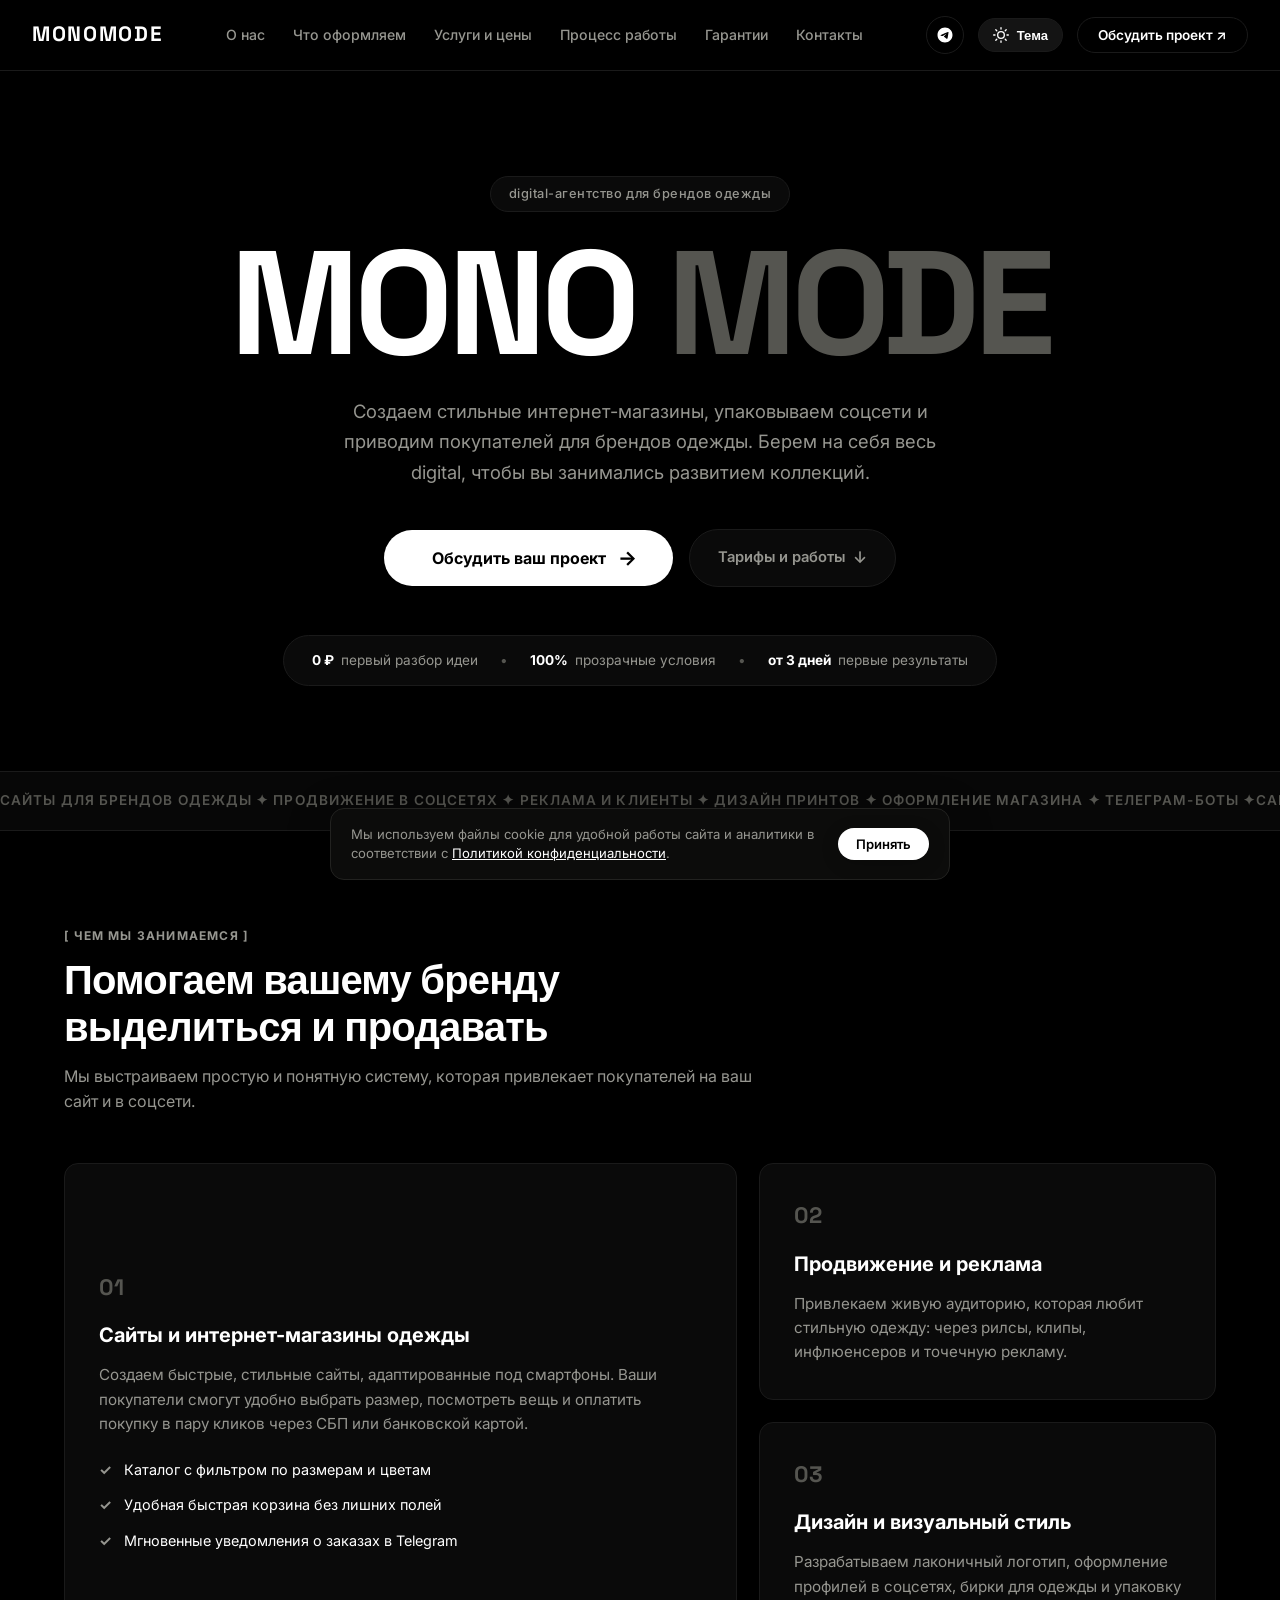
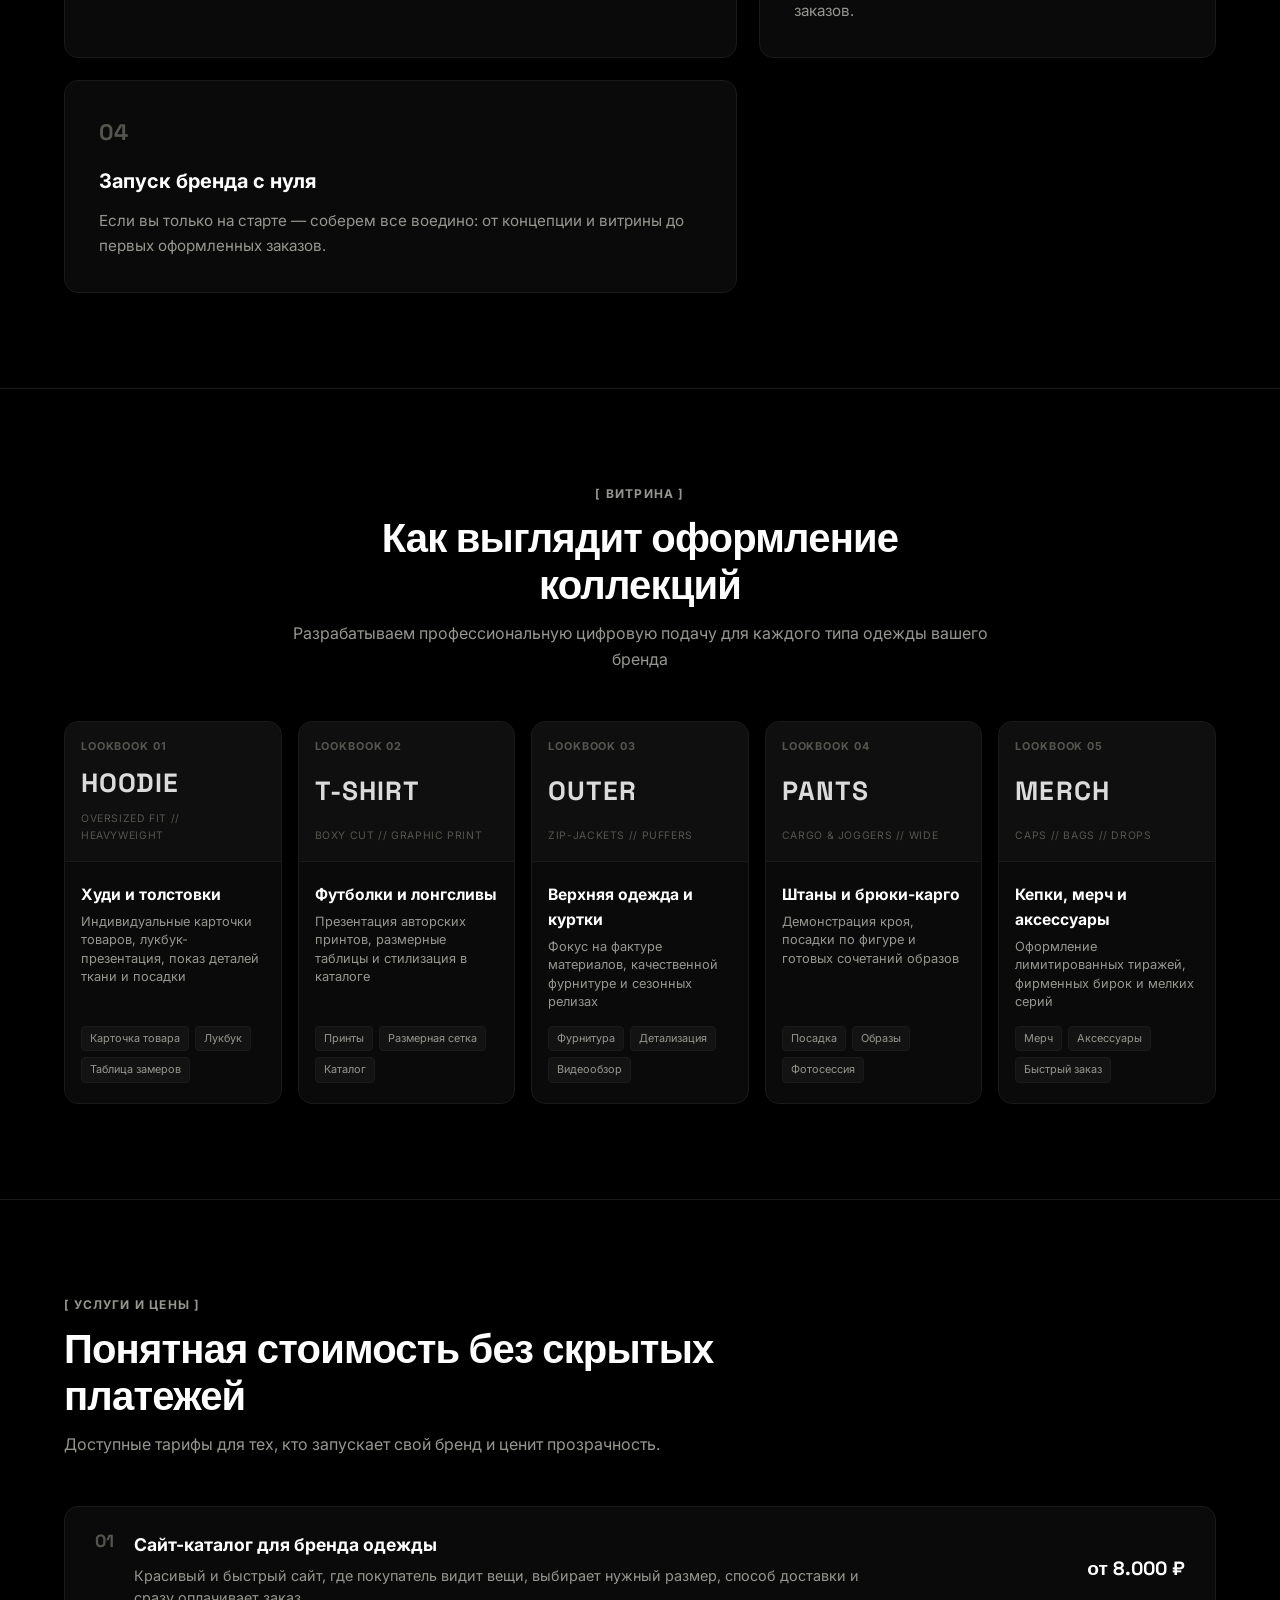
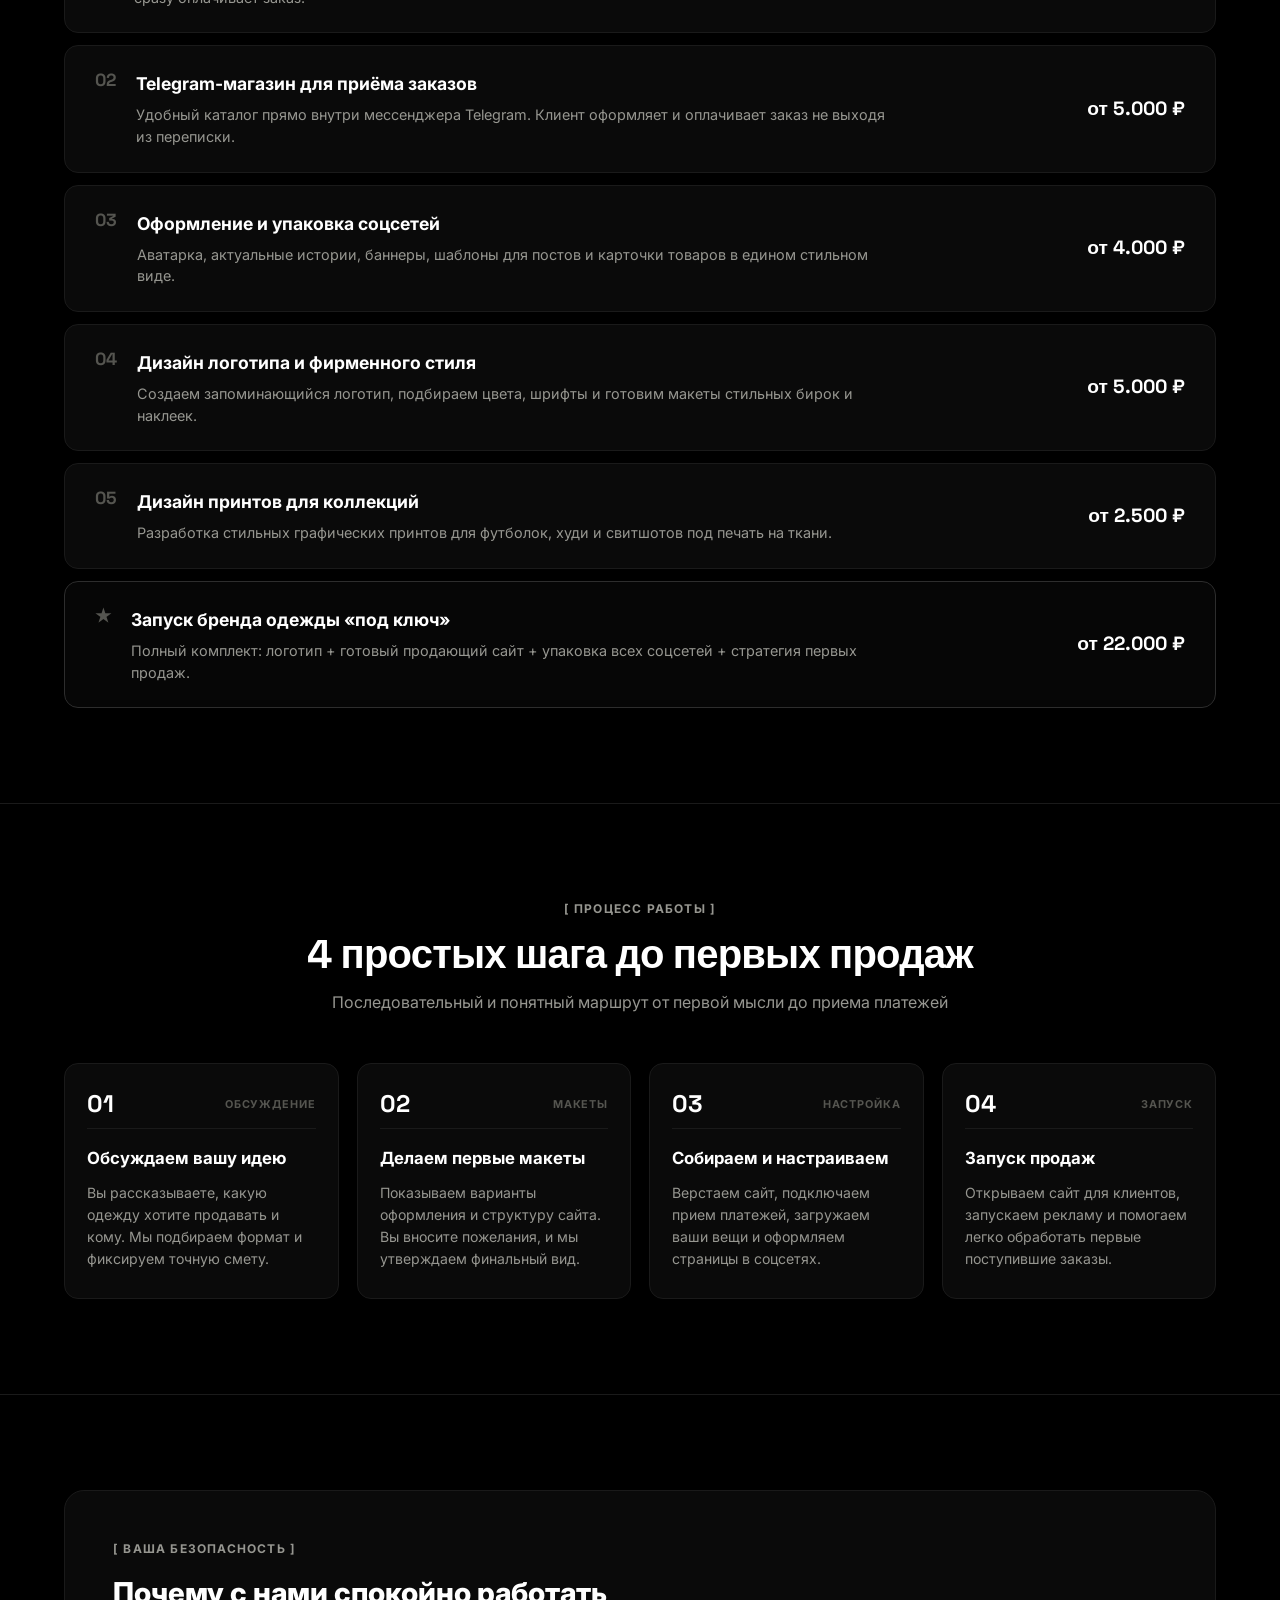
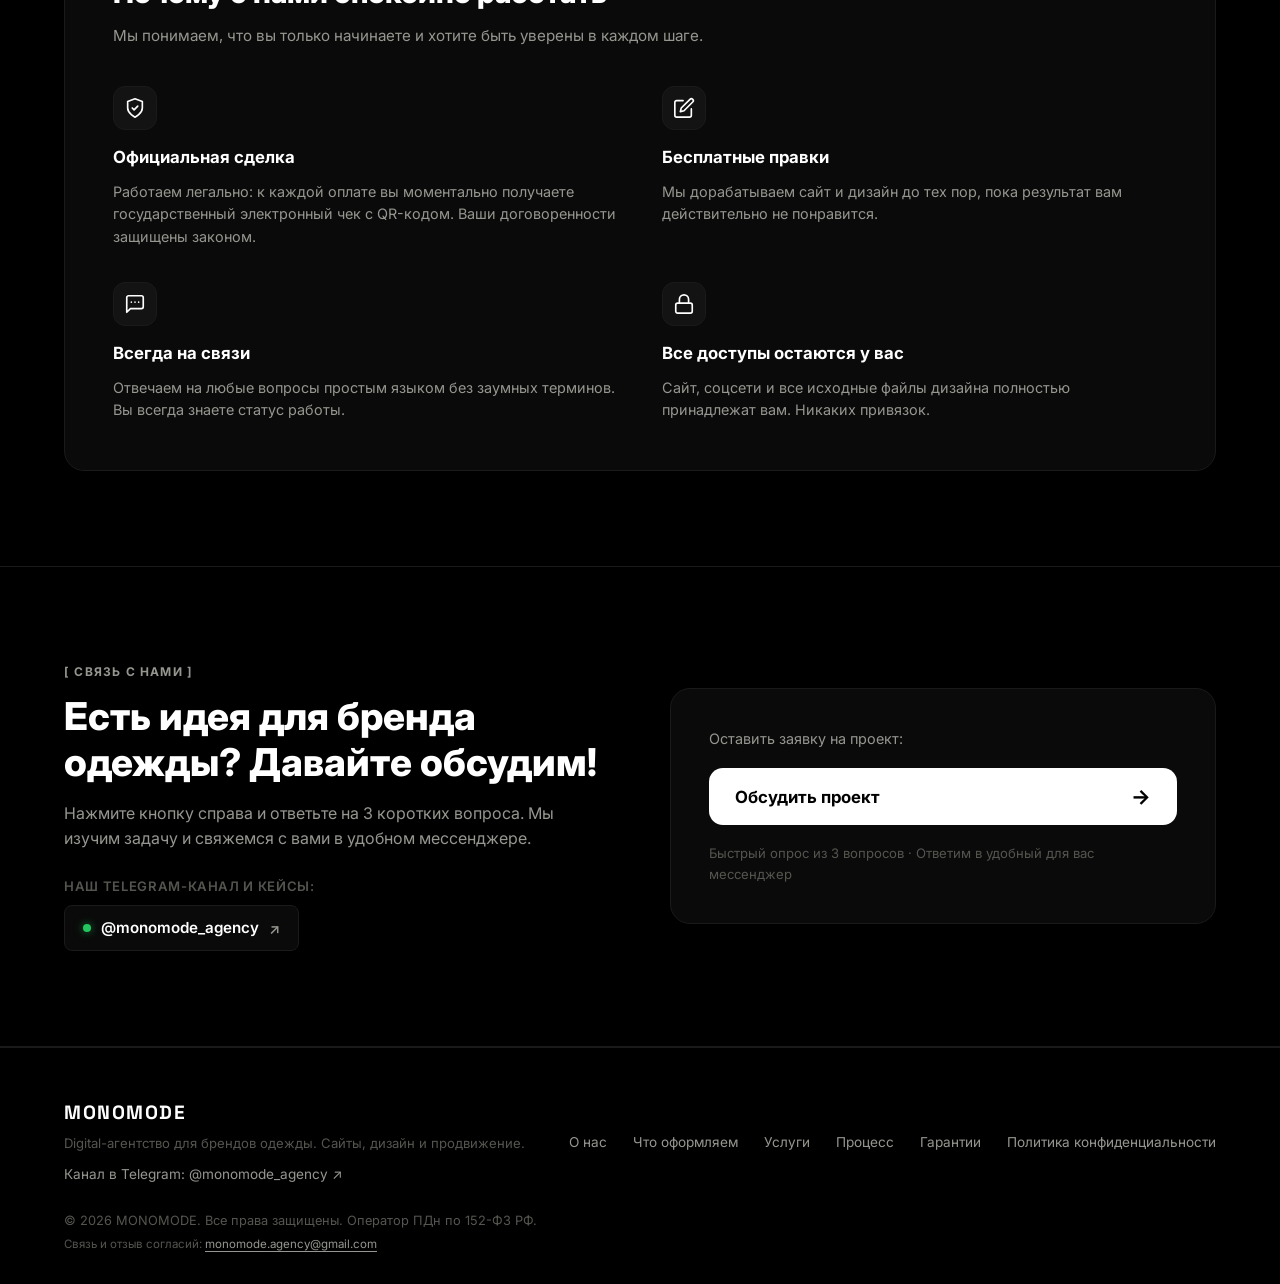
==== commit 4dcb664b: "Add files via upload" ====
--- a/index.html
+++ b/index.html
@@ -4,6 +4,16 @@
     <meta charset="UTF-8">
     <meta name="viewport" content="width=device-width, initial-scale=1.0">
     <title>MONOMODE — Сайты и продвижение брендов одежды</title>
+    <meta name="description" content="MONOMODE — digital-агентство для брендов одежды, стритвира и мерча. Создаем продающие интернет-магазины, оформляем соцсети, разрабатываем логотипы и запускаем бренды под ключ.">
+    <meta name="keywords" content="сайт для бренда одежды, разработка интернет магазина одежды, продвижение стритвир, запуск бренда одежды под ключ, дизайн принтов мерч">
+    <link rel="canonical" href="https://monomode.ru/">
+    
+    <!-- Open Graph (для красивого шеринга в Telegram, VK, WhatsApp) -->
+    <meta property="og:title" content="MONOMODE — Сайты и продвижение брендов одежды">
+    <meta property="og:description" content="Создаем продающие интернет-магазины, оформляем соцсети и упаковываем бренды одежды под ключ.">
+    <meta property="og:type" content="website">
+    <meta property="og:url" content="https://monomode.ru/">
+
     <link rel="stylesheet" href="style.css">
     <link rel="preconnect" href="https://fonts.googleapis.com">
     <link rel="preconnect" href="https://fonts.gstatic.com" crossorigin>
@@ -25,6 +35,12 @@
             <a href="#contact">Контакты</a>
         </div>
         <div class="nav__actions">
+            <!-- Ссылка на Telegram-канал как аккуратная иконка -->
+            <a href="https://t.me/monomode_agency" target="_blank" rel="noopener" class="nav__tg-icon" title="Telegram-канал @monomode_agency" aria-label="Telegram-канал">
+                <svg viewBox="0 0 24 24" width="18" height="18" fill="currentColor">
+                    <path d="M12 2C6.48 2 2 6.48 2 12s4.48 10 10 10 10-4.48 10-10S17.52 2 12 2zm4.64 6.8c-.15 1.58-.8 5.42-1.13 7.19-.14.75-.42 1-.68 1.03-.58.05-1.02-.38-1.58-.75-.88-.58-1.38-.94-2.23-1.5-.99-.65-.35-1.01.22-1.59.15-.15 2.71-2.48 2.76-2.69a.2.2 0 00-.05-.18c-.06-.05-.14-.03-.21-.02-.09.02-1.49.95-4.22 2.79-.4.27-.76.41-1.08.4-.36-.01-1.04-.2-1.55-.37-.63-.2-1.12-.31-1.08-.66.02-.18.27-.36.75-.55 2.92-1.27 4.86-2.11 5.83-2.51 2.78-1.16 3.35-1.36 3.73-1.36.08 0 .27.02.39.12.1.08.13.19.14.27-.01.06.01.24 0 .38z"/>
+                </svg>
+            </a>
             <!-- Переключатель светлой и темной темы -->
             <button class="theme-toggle" id="themeToggle" aria-label="Сменить тему оформления" title="Сменить тему оформления">
                 <svg class="theme-icon theme-icon--sun" viewBox="0 0 24 24" fill="none" stroke="currentColor" stroke-width="2" stroke-linecap="round" stroke-linejoin="round">
@@ -452,7 +468,16 @@
             <div class="contact-text">
                 <span class="section-tag">[ СВЯЗЬ С НАМИ ]</span>
                 <h2>Есть идея для бренда одежды? Давайте обсудим!</h2>
-                <p>Нажмите кнопку ниже и ответьте на 3 коротких вопроса. Мы изучим задачу и свяжемся с вами выбранным способом связи.</p>
+                <p>Нажмите кнопку справа и ответьте на 3 коротких вопроса. Мы изучим задачу и свяжемся с вами в удобном мессенджере.</p>
+                
+                <div class="contact-direct">
+                    <span class="contact-direct__label">Наш Telegram-канал и кейсы:</span>
+                    <a href="https://t.me/monomode_agency" target="_blank" rel="noopener" class="contact-direct__link">
+                        <span class="tg-badge-dot"></span>
+                        <span>@monomode_agency</span>
+                        <span class="contact-direct__arrow">↗</span>
+                    </a>
+                </div>
             </div>
             <div class="contact-card">
                 <div class="contact-card__title">Оставить заявку на проект:</div>
@@ -471,6 +496,7 @@
             <div class="footer-col">
                 <span class="footer-brand">MONOMODE</span>
                 <p class="footer-sub">Digital-агентство для брендов одежды. Сайты, дизайн и продвижение.</p>
+                <a href="https://t.me/monomode_agency" target="_blank" rel="noopener" class="footer-tg-link">Канал в Telegram: @monomode_agency ↗</a>
             </div>
             <div class="footer-col footer-links">
                 <a href="#about">О нас</a>
@@ -499,13 +525,14 @@
                     <div class="quiz-progress__bar" id="progressBar"></div>
                 </div>
                 
-                <form id="quizForm" name="quiz-leads" method="POST" data-netlify="true" netlify-honeypot="bot-field">
-                    <input type="hidden" name="form-name" value="quiz-leads">
-                    <p style="display:none;"><input name="bot-field"></p>
-                    <input type="hidden" name="goal" id="hiddenGoal" value="">
-                    <input type="hidden" name="idea" id="hiddenIdea" value="">
-                    <input type="hidden" name="channel" id="hiddenChannel" value="">
-                    <input type="hidden" name="contact" id="hiddenContact" value="">
+                <form id="quizForm" action="https://api.web3forms.com/submit" method="POST">
+                    <input type="hidden" name="access_key" value="17910251-e6b0-4fd5-82e5-389dd2ccc7ec">
+                    <input type="hidden" name="subject" value="🔥 Новая заявка на проект MONOMODE!">
+                    <input type="hidden" name="from_name" value="Сайт MONOMODE">
+                    <input type="hidden" name="Цель обращения" id="hiddenGoal" value="">
+                    <input type="hidden" name="Описание идеи" id="hiddenIdea" value="">
+                    <input type="hidden" name="Канал связи" id="hiddenChannel" value="">
+                    <input type="hidden" name="Контакт клиента" id="hiddenContact" value="">
                     <!-- Вопрос 1: Цель -->
                     <div class="quiz-step active" data-step="1">
                         <span class="quiz-step-tag">ВОПРОС 1 ИЗ 3</span>
--- a/style.css
+++ b/style.css
@@ -128,6 +128,7 @@
     font-size: 0.88rem;
     font-weight: 500;
     color: var(--text-secondary);
+    white-space: nowrap;
 }
 
 .nav__links a:hover {
@@ -882,6 +883,91 @@
 .contact-card__hint {
     font-size: 0.82rem;
     color: var(--text-dim);
+}
+
+/* Аккуратная круглая иконка Telegram в шапке */
+.nav__tg-icon {
+    display: inline-flex;
+    align-items: center;
+    justify-content: center;
+    width: 38px;
+    height: 38px;
+    border-radius: 50%;
+    background-color: var(--bg-hover);
+    border: 1px solid var(--border-color);
+    color: var(--text-primary);
+    text-decoration: none;
+    transition: var(--transition);
+}
+
+.nav__tg-icon:hover {
+    background-color: var(--bg-secondary);
+    border-color: var(--text-primary);
+    transform: translateY(-2px);
+}
+
+/* Стильный блок перехода в Telegram под текстом контактов */
+.contact-direct {
+    margin-top: 24px;
+    display: flex;
+    flex-direction: column;
+    gap: 8px;
+}
+
+.contact-direct__label {
+    font-size: 0.82rem;
+    color: var(--text-dim);
+    text-transform: uppercase;
+    letter-spacing: 0.05em;
+    font-weight: 600;
+}
+
+.contact-direct__link {
+    display: inline-flex;
+    align-items: center;
+    gap: 10px;
+    padding: 10px 18px;
+    background-color: var(--bg-card);
+    border: 1px solid var(--border-color);
+    border-radius: var(--radius-sm);
+    color: var(--text-primary);
+    text-decoration: none;
+    font-weight: 600;
+    font-size: 0.95rem;
+    width: fit-content;
+    transition: var(--transition);
+}
+
+.contact-direct__link:hover {
+    border-color: var(--text-primary);
+    background-color: var(--bg-hover);
+    transform: translateX(4px);
+}
+
+.tg-badge-dot {
+    width: 8px;
+    height: 8px;
+    border-radius: 50%;
+    background-color: #22c55e;
+    box-shadow: 0 0 8px rgba(34, 197, 94, 0.6);
+}
+
+.contact-direct__arrow {
+    color: var(--text-secondary);
+    font-size: 0.9rem;
+}
+
+.footer-tg-link {
+    display: inline-block;
+    margin-top: 10px;
+    font-size: 0.85rem;
+    color: var(--text-secondary);
+    text-decoration: none;
+    transition: var(--transition);
+}
+
+.footer-tg-link:hover {
+    color: var(--text-primary);
 }
 
 /* ================= МОДАЛЬНОЕ ОКНО С ОПРОСОМ ================= */
@@ -1218,6 +1304,15 @@
     }
     .steps-timeline {
         grid-template-columns: repeat(2, 1fr);
+    }
+}
+
+@media (max-width: 1100px) and (min-width: 769px) {
+    .nav__links {
+        gap: 16px;
+    }
+    .nav__links a {
+        font-size: 0.82rem;
     }
 }
 
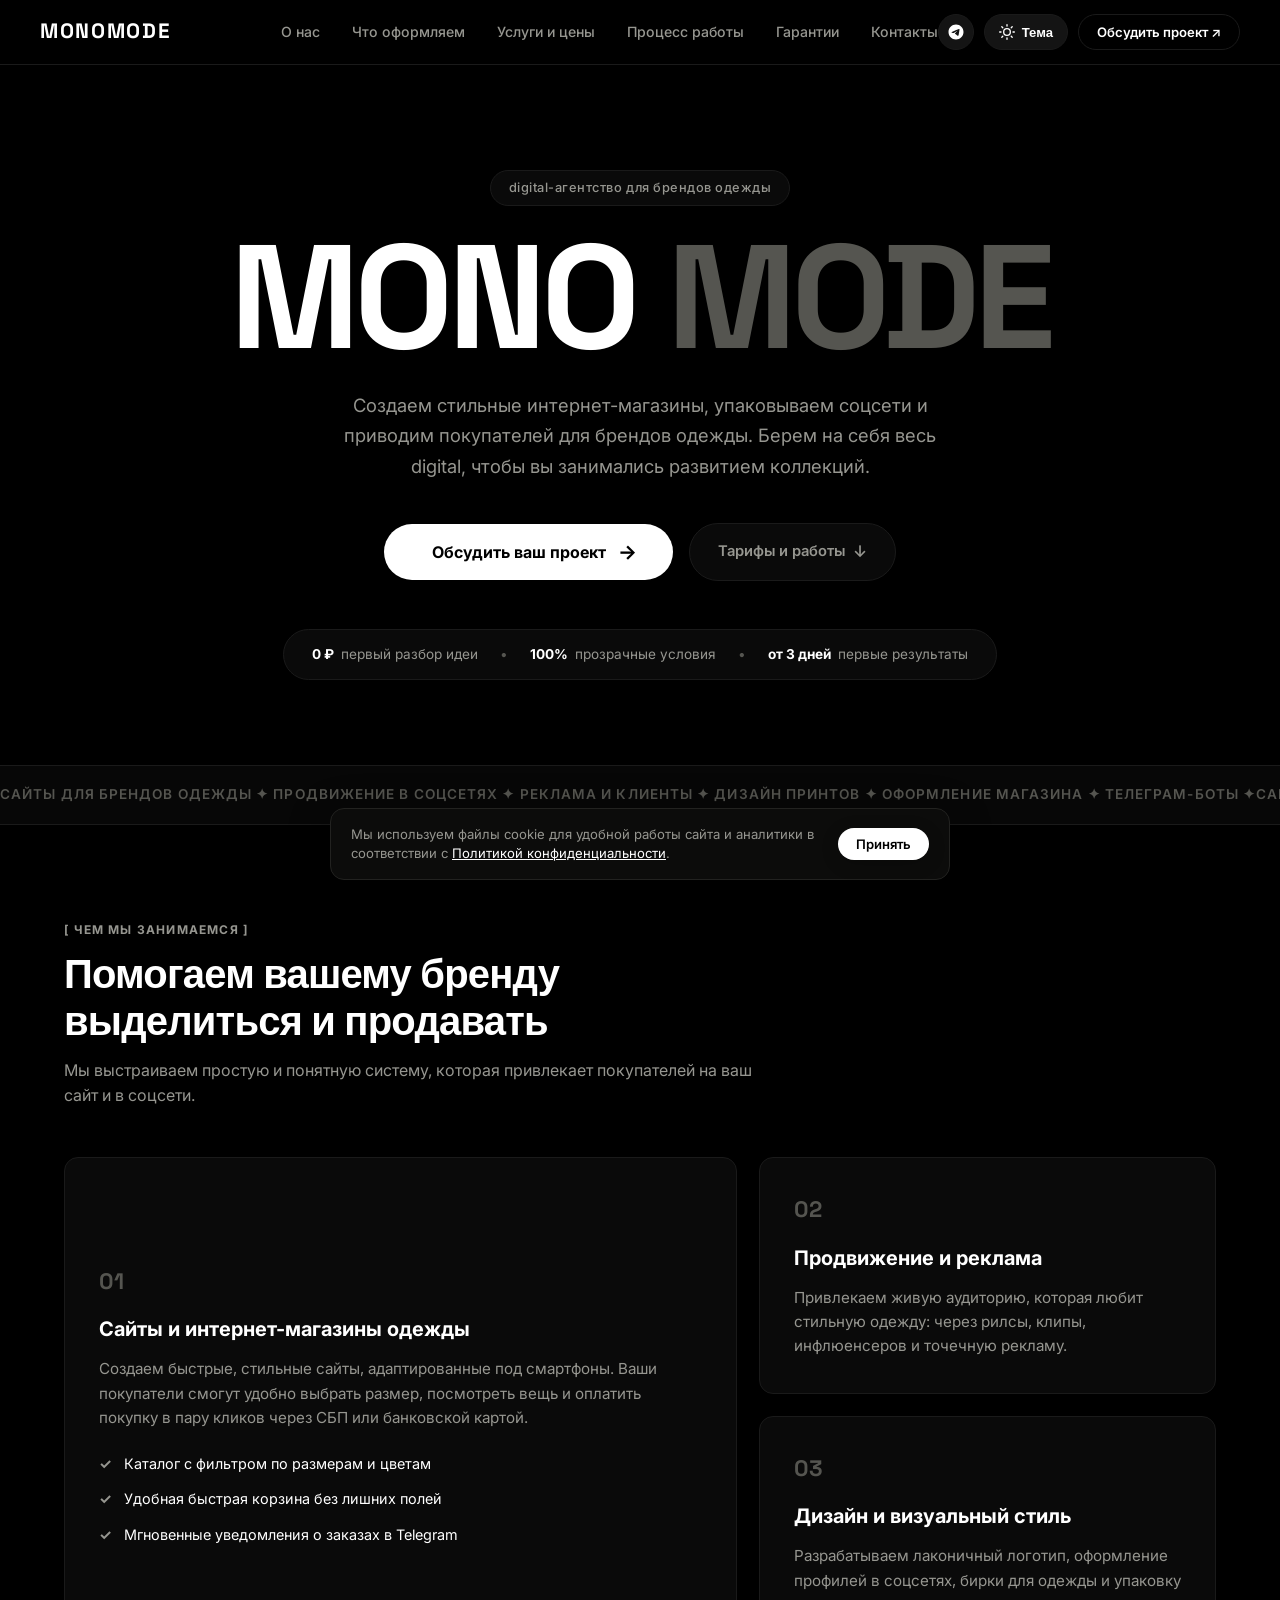
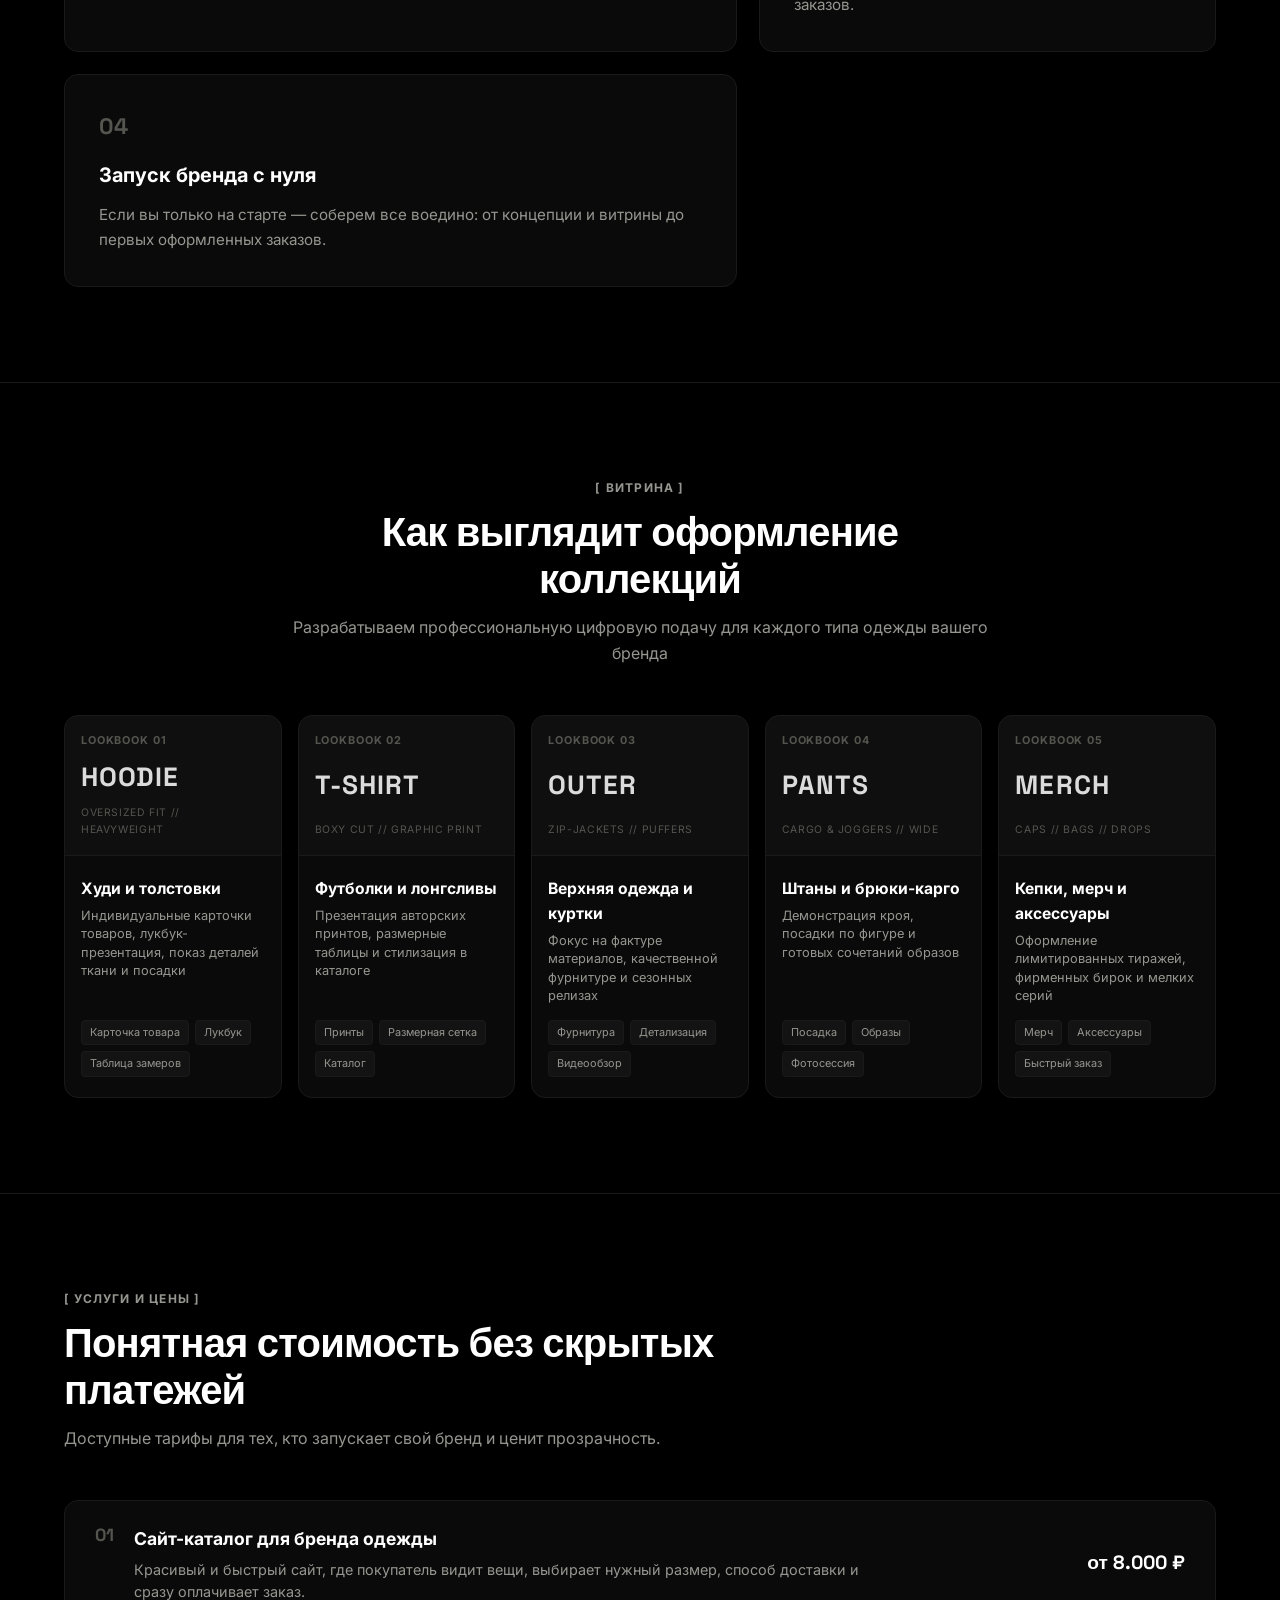
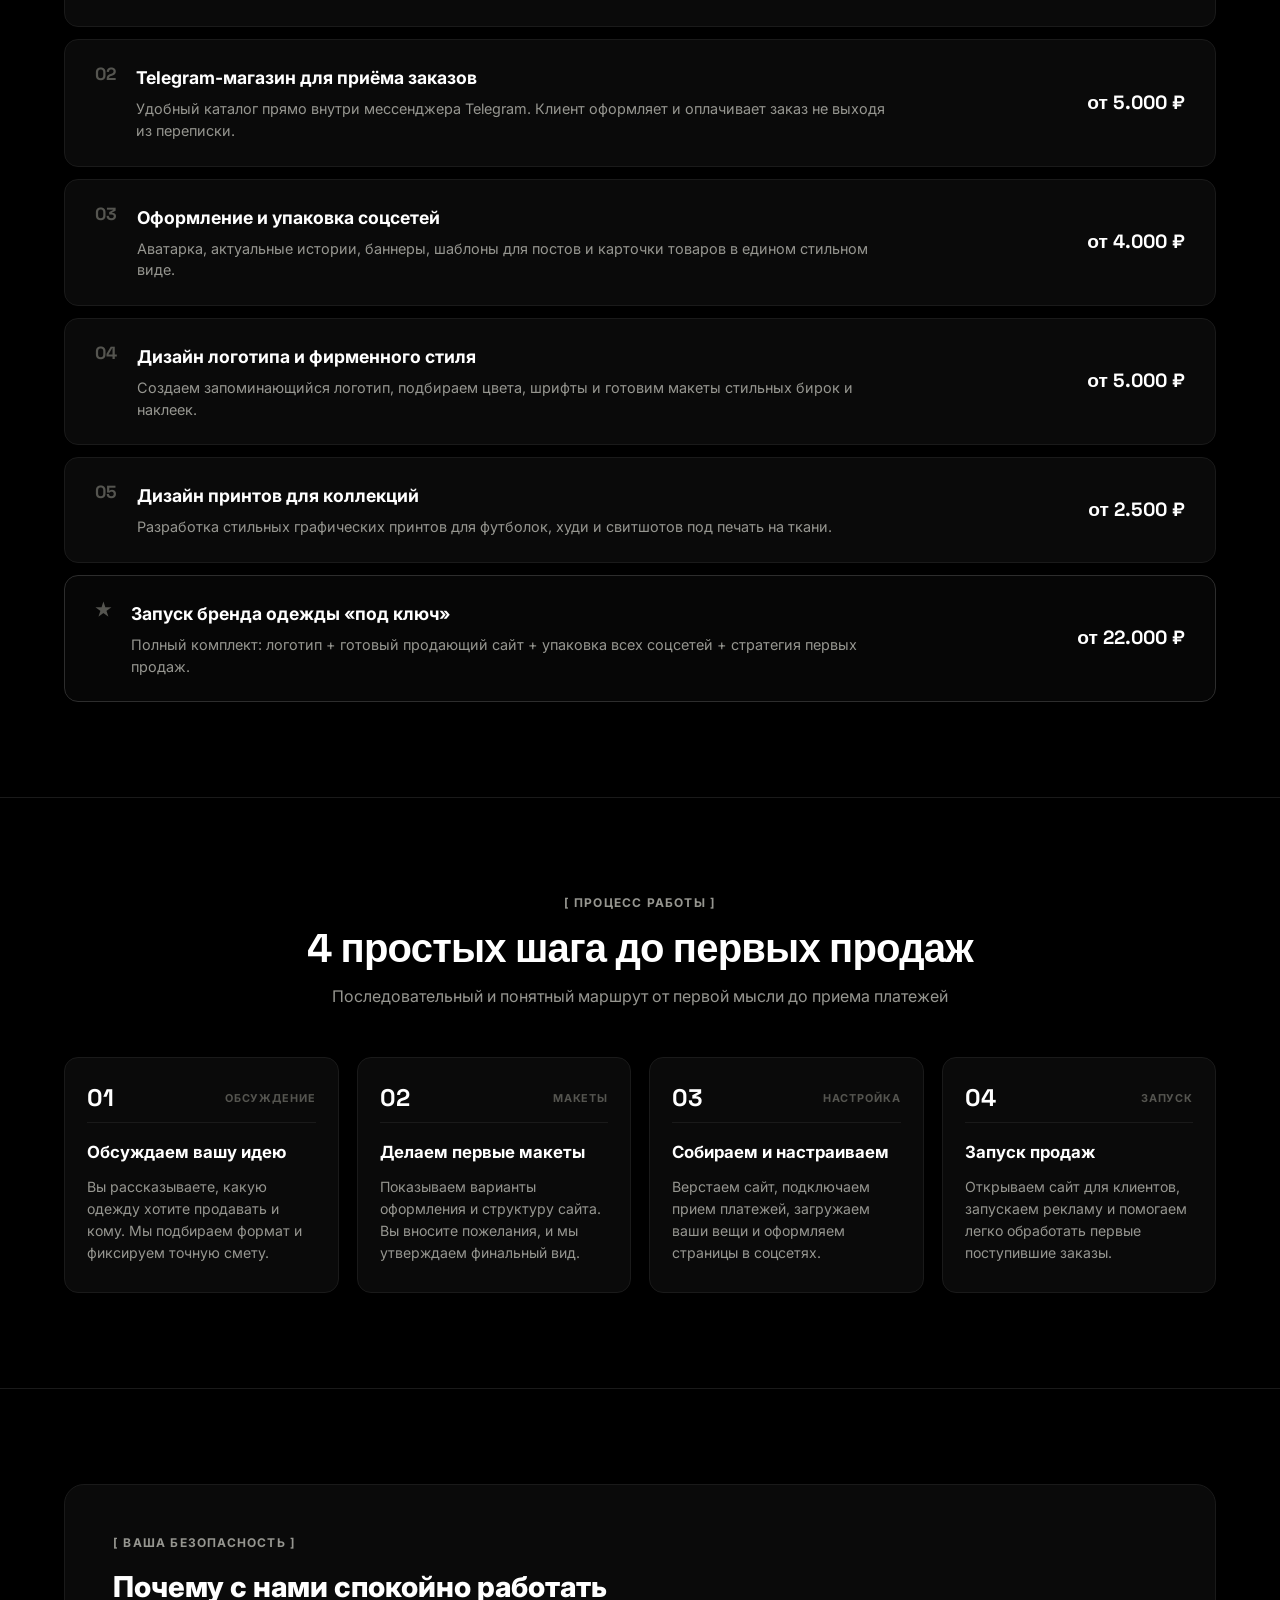
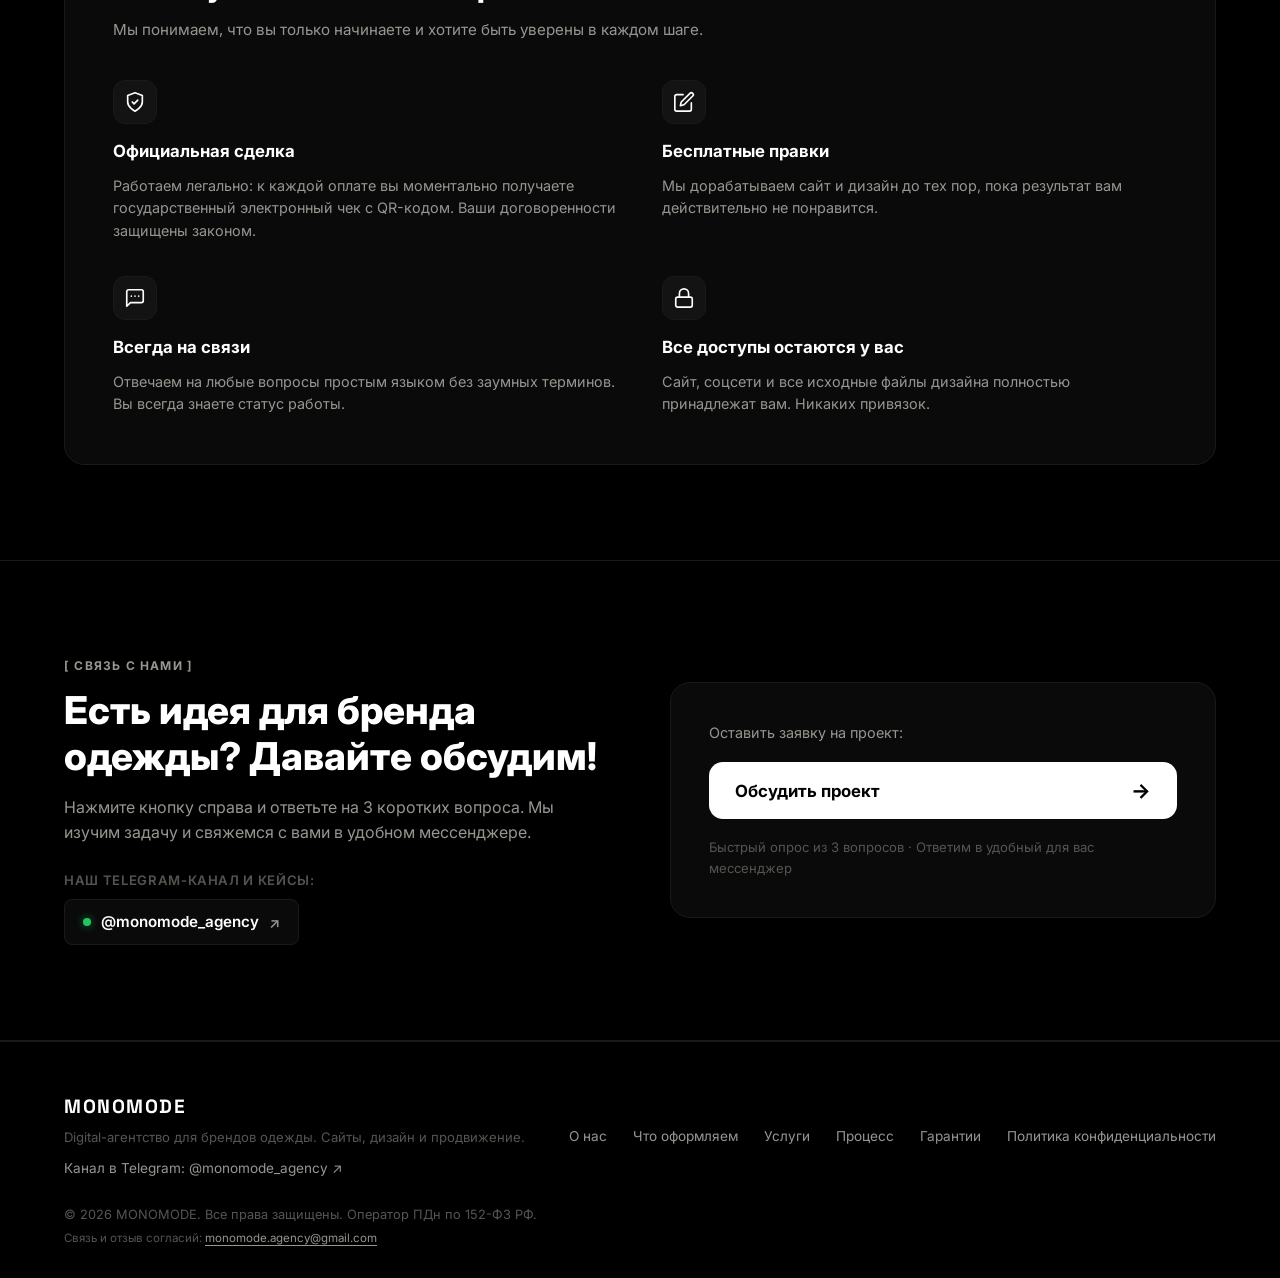
==== commit 78f5aa6b: "Add files via upload" ====
--- a/index.html
+++ b/index.html
@@ -35,9 +35,9 @@
             <a href="#contact">Контакты</a>
         </div>
         <div class="nav__actions">
-            <!-- Ссылка на Telegram-канал как аккуратная иконка -->
-            <a href="https://t.me/monomode_agency" target="_blank" rel="noopener" class="nav__tg-icon" title="Telegram-канал @monomode_agency" aria-label="Telegram-канал">
-                <svg viewBox="0 0 24 24" width="18" height="18" fill="currentColor">
+            <!-- Кнопка Telegram-канала: только аккуратная иконка в размер кнопки темы -->
+            <a href="https://t.me/monomode_agency" target="_blank" rel="noopener" class="nav__tg-btn" title="Telegram-канал @monomode_agency" aria-label="Telegram-канал">
+                <svg viewBox="0 0 24 24" width="20" height="20" fill="currentColor">
                     <path d="M12 2C6.48 2 2 6.48 2 12s4.48 10 10 10 10-4.48 10-10S17.52 2 12 2zm4.64 6.8c-.15 1.58-.8 5.42-1.13 7.19-.14.75-.42 1-.68 1.03-.58.05-1.02-.38-1.58-.75-.88-.58-1.38-.94-2.23-1.5-.99-.65-.35-1.01.22-1.59.15-.15 2.71-2.48 2.76-2.69a.2.2 0 00-.05-.18c-.06-.05-.14-.03-.21-.02-.09.02-1.49.95-4.22 2.79-.4.27-.76.41-1.08.4-.36-.01-1.04-.2-1.55-.37-.63-.2-1.12-.31-1.08-.66.02-.18.27-.36.75-.55 2.92-1.27 4.86-2.11 5.83-2.51 2.78-1.16 3.35-1.36 3.73-1.36.08 0 .27.02.39.12.1.08.13.19.14.27-.01.06.01.24 0 .38z"/>
                 </svg>
             </a>
--- a/style.css
+++ b/style.css
@@ -104,11 +104,17 @@
     background-color: var(--nav-bg);
     backdrop-filter: blur(16px);
     border-bottom: 1px solid var(--border-color);
-    padding: 16px 32px;
-    display: flex;
-    justify-content: space-between;
+    padding: 14px 40px;
+    display: grid;
+    grid-template-columns: 1fr auto 1fr;
     align-items: center;
     transition: background-color 0.3s ease, border-color 0.3s ease;
+}
+
+.nav__brand {
+    justify-self: start;
+    display: flex;
+    align-items: center;
 }
 
 .nav__logo {
@@ -120,8 +126,10 @@
 }
 
 .nav__links {
-    display: flex;
-    gap: 28px;
+    justify-self: center;
+    display: flex;
+    align-items: center;
+    gap: 32px;
 }
 
 .nav__links a {
@@ -129,6 +137,7 @@
     font-weight: 500;
     color: var(--text-secondary);
     white-space: nowrap;
+    transition: var(--transition);
 }
 
 .nav__links a:hover {
@@ -136,24 +145,56 @@
 }
 
 .nav__actions {
-    display: flex;
-    align-items: center;
-    gap: 14px;
-}
-
-/* Переключатель темы */
-.theme-toggle {
+    justify-self: end;
+    display: flex;
+    align-items: center;
+    gap: 10px;
+}
+
+/* Кнопка Telegram-канала — только логотип, высота строго вровень с темой (36px) */
+.nav__tg-btn {
     display: inline-flex;
     align-items: center;
-    gap: 8px;
-    padding: 8px 14px;
+    justify-content: center;
+    width: 36px;
+    height: 36px;
     border-radius: var(--radius-lg);
     background-color: var(--theme-btn-bg);
     border: 1px solid var(--border-color);
     color: var(--text-primary);
+    text-decoration: none;
+    box-sizing: border-box;
+    cursor: pointer;
+    transition: var(--transition);
+}
+
+.nav__tg-btn:hover {
+    border-color: var(--border-hover);
+    background-color: var(--bg-hover);
+    transform: translateY(-1px);
+}
+
+.nav__tg-btn svg {
+    width: 18px;
+    height: 18px;
+    color: var(--text-primary);
+}
+
+/* Переключатель темы — точные пропорции с кнопкой TG */
+.theme-toggle {
+    display: inline-flex;
+    align-items: center;
+    gap: 7px;
+    height: 36px;
+    padding: 0 14px;
+    border-radius: var(--radius-lg);
+    background-color: var(--theme-btn-bg);
+    border: 1px solid var(--border-color);
+    color: var(--text-primary);
     font-size: 0.82rem;
     font-weight: 600;
     cursor: pointer;
+    box-sizing: border-box;
     transition: var(--transition);
 }
 
@@ -172,16 +213,23 @@
 [data-theme="light"] .theme-icon--sun { display: none; }
 [data-theme="light"] .theme-icon--moon { display: block; }
 
+/* Кнопка заявки — выверенная высота 36px вровень с темой и TG */
 .nav__cta {
-    font-size: 0.85rem;
+    display: inline-flex;
+    align-items: center;
+    justify-content: center;
+    height: 36px;
+    font-size: 0.82rem;
     font-weight: 600;
-    padding: 9px 20px;
+    padding: 0 18px;
     border: 1px solid var(--border-color);
     border-radius: var(--radius-lg);
     background: transparent;
     color: var(--text-primary);
     cursor: pointer;
     font-family: inherit;
+    box-sizing: border-box;
+    white-space: nowrap;
     transition: var(--transition);
 }
 
@@ -885,27 +933,6 @@
     color: var(--text-dim);
 }
 
-/* Аккуратная круглая иконка Telegram в шапке */
-.nav__tg-icon {
-    display: inline-flex;
-    align-items: center;
-    justify-content: center;
-    width: 38px;
-    height: 38px;
-    border-radius: 50%;
-    background-color: var(--bg-hover);
-    border: 1px solid var(--border-color);
-    color: var(--text-primary);
-    text-decoration: none;
-    transition: var(--transition);
-}
-
-.nav__tg-icon:hover {
-    background-color: var(--bg-secondary);
-    border-color: var(--text-primary);
-    transform: translateY(-2px);
-}
-
 /* Стильный блок перехода в Telegram под текстом контактов */
 .contact-direct {
     margin-top: 24px;
@@ -1318,6 +1345,9 @@
 
 @media (max-width: 768px) {
     .nav {
+        display: flex;
+        justify-content: space-between;
+        align-items: center;
         padding: 14px 20px;
     }
 
@@ -1444,6 +1474,12 @@
 
 /* ================= Стресс-тест для экранов смартфонов (до 480px) ================= */
 @media (max-width: 480px) {
+    .nav__tg-text {
+        display: none;
+    }
+    .nav__tg-btn {
+        padding: 0 10px;
+    }
     .container {
         padding: 0 16px;
     }
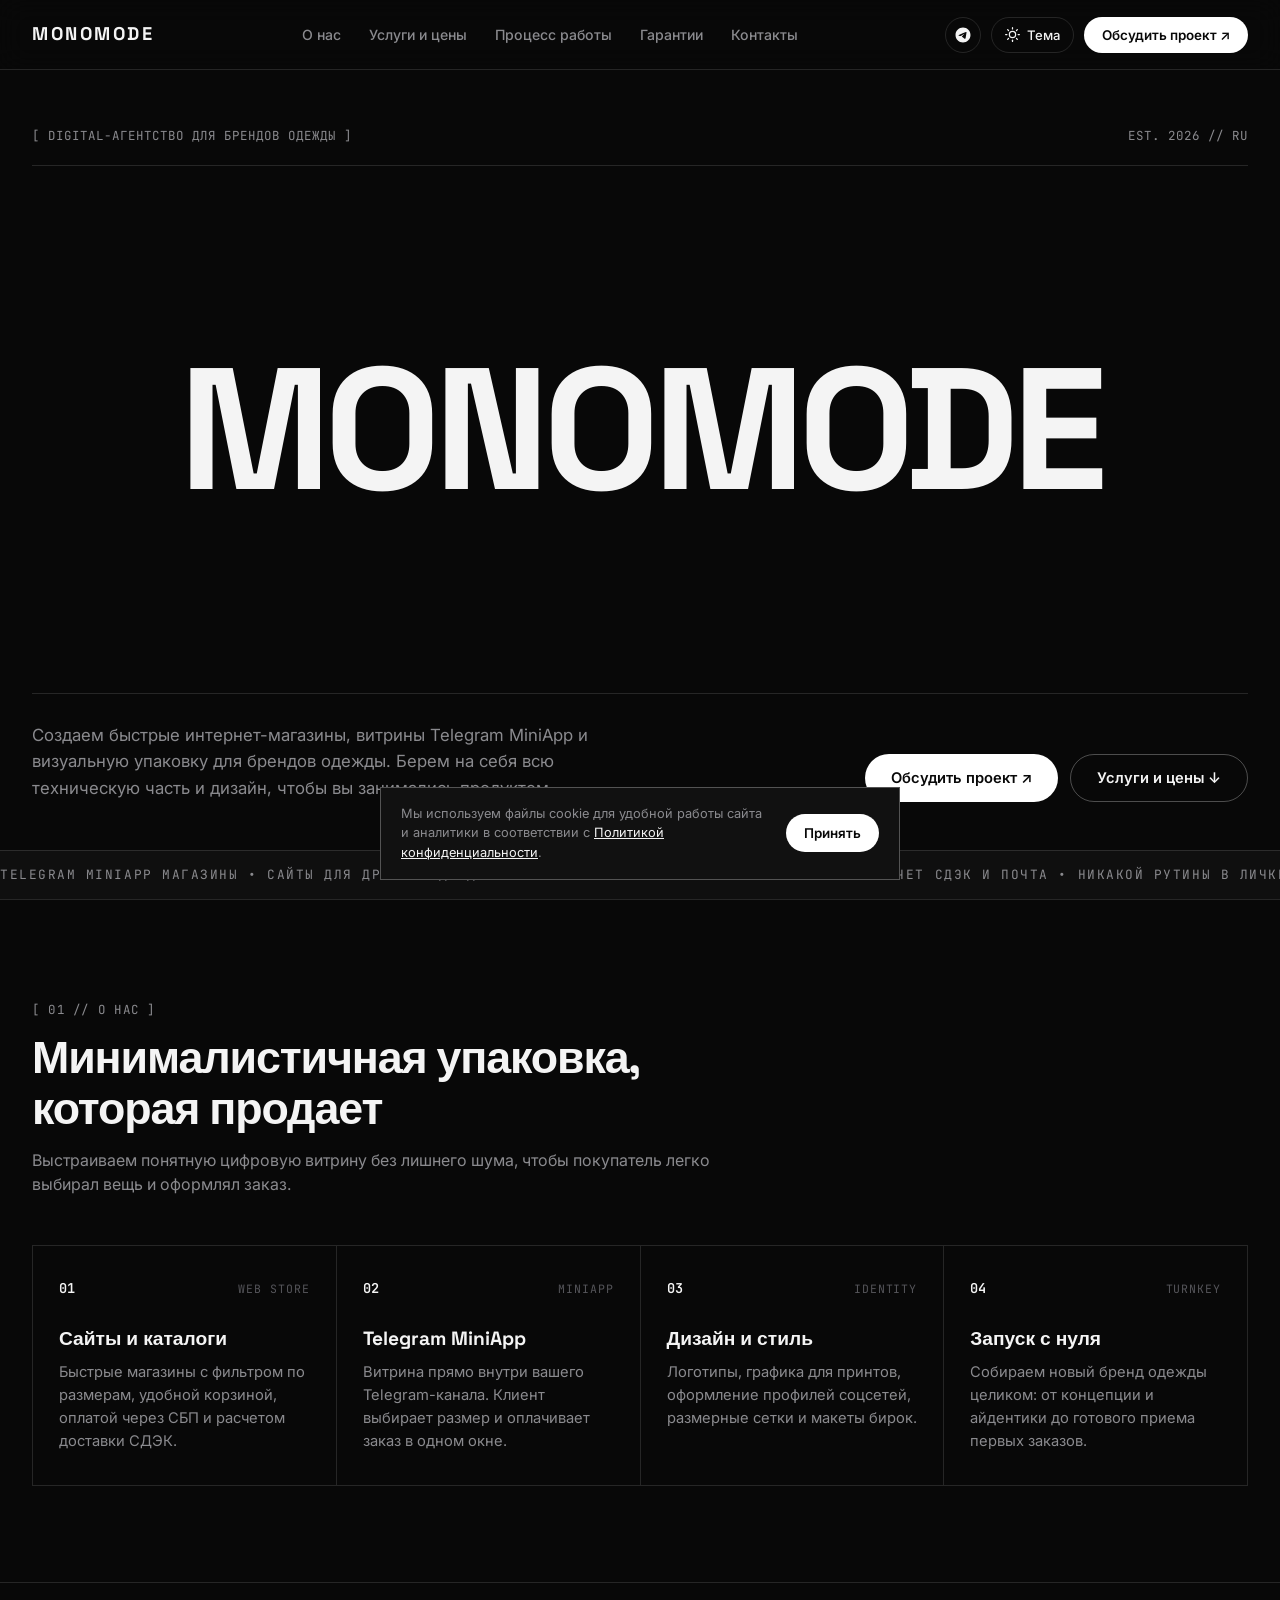
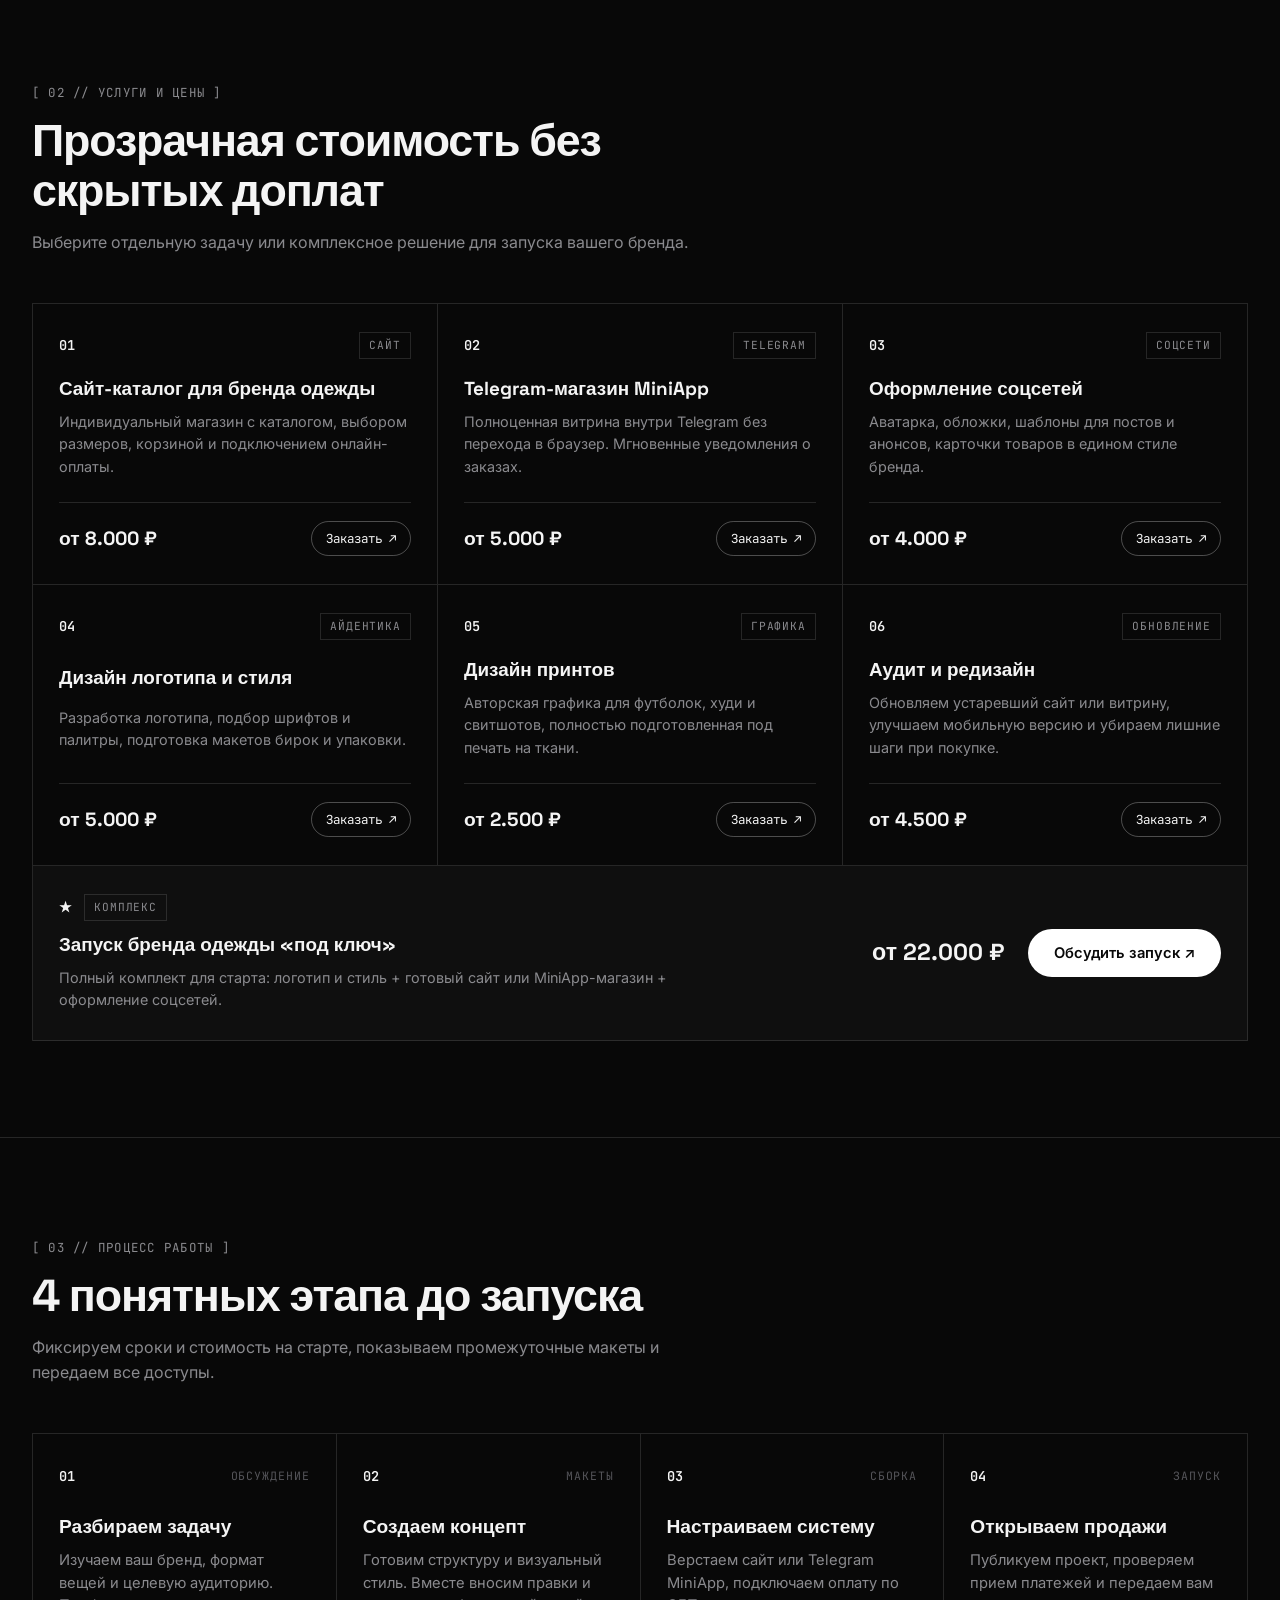
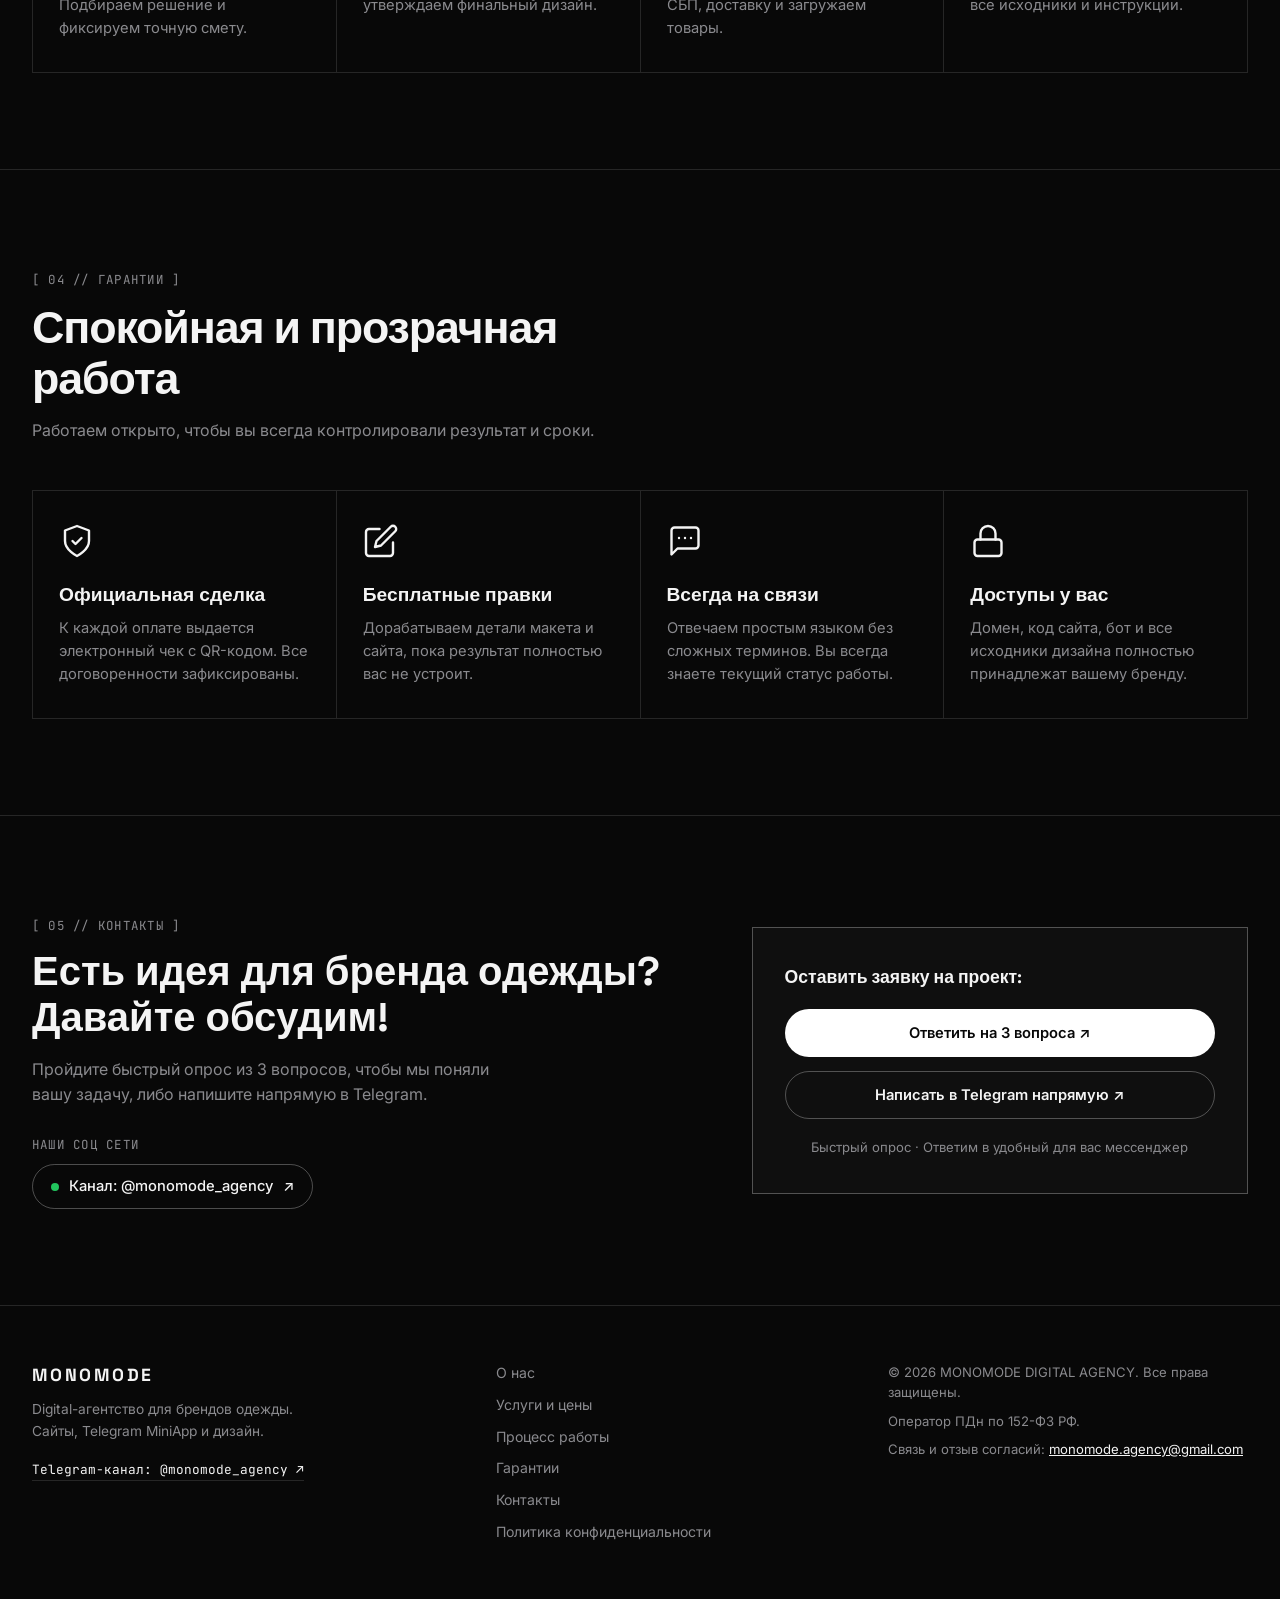
==== commit 105c2f3e: "Add files via upload" ====
--- a/index.html
+++ b/index.html
@@ -3,21 +3,28 @@
 <head>
     <meta charset="UTF-8">
     <meta name="viewport" content="width=device-width, initial-scale=1.0">
-    <title>MONOMODE — Сайты и продвижение брендов одежды</title>
-    <meta name="description" content="MONOMODE — digital-агентство для брендов одежды, стритвира и мерча. Создаем продающие интернет-магазины, оформляем соцсети, разрабатываем логотипы и запускаем бренды под ключ.">
-    <meta name="keywords" content="сайт для бренда одежды, разработка интернет магазина одежды, продвижение стритвир, запуск бренда одежды под ключ, дизайн принтов мерч">
+    <title>MONOMODE — Сайты и магазины для брендов одежды</title>
+    <meta name="description" content="MONOMODE — digital-агентство для брендов одежды. Создаем интернет-магазины, витрины Telegram MiniApp и визуальную упаковку под ключ.">
+    <meta name="keywords" content="сайт для бренда одежды, разработка интернет магазина одежды, telegram miniapp магазин, упаковка бренда одежды, дизайн принтов">
     <link rel="canonical" href="https://monomode.ru/">
-    
-    <!-- Open Graph (для красивого шеринга в Telegram, VK, WhatsApp) -->
-    <meta property="og:title" content="MONOMODE — Сайты и продвижение брендов одежды">
-    <meta property="og:description" content="Создаем продающие интернет-магазины, оформляем соцсети и упаковываем бренды одежды под ключ.">
+
+    <!-- Favicon -->
+    <link rel="icon" type="image/svg+xml" href="favicon.svg">
+    <link rel="icon" type="image/png" sizes="32x32" href="favicon-32x32.png">
+    <link rel="icon" type="image/png" sizes="16x16" href="favicon-16x16.png">
+    <link rel="apple-touch-icon" sizes="180x180" href="apple-touch-icon.png">
+    <link rel="shortcut icon" href="favicon.ico">
+
+    <!-- Open Graph -->
+    <meta property="og:title" content="MONOMODE — Сайты и магазины для брендов одежды">
+    <meta property="og:description" content="Создаем интернет-магазины, витрины Telegram MiniApp и визуальную упаковку для брендов одежды под ключ.">
     <meta property="og:type" content="website">
     <meta property="og:url" content="https://monomode.ru/">
 
     <link rel="stylesheet" href="style.css">
     <link rel="preconnect" href="https://fonts.googleapis.com">
     <link rel="preconnect" href="https://fonts.gstatic.com" crossorigin>
-    <link href="https://fonts.googleapis.com/css2?family=Inter:wght@400;500;600;700;800;900&family=Space+Grotesk:wght@600;700;800&display=swap" rel="stylesheet">
+    <link href="https://fonts.googleapis.com/css2?family=Inter:wght@400;500;600;700;800&family=JetBrains+Mono:wght@400;500;600&family=Space+Grotesk:wght@600;700&display=swap" rel="stylesheet">
 </head>
 <body>
 
@@ -28,20 +35,17 @@
         </div>
         <div class="nav__links">
             <a href="#about">О нас</a>
-            <a href="#showcase">Что оформляем</a>
             <a href="#services">Услуги и цены</a>
             <a href="#steps">Процесс работы</a>
             <a href="#guarantee">Гарантии</a>
             <a href="#contact">Контакты</a>
         </div>
         <div class="nav__actions">
-            <!-- Кнопка Telegram-канала: только аккуратная иконка в размер кнопки темы -->
             <a href="https://t.me/monomode_agency" target="_blank" rel="noopener" class="nav__tg-btn" title="Telegram-канал @monomode_agency" aria-label="Telegram-канал">
-                <svg viewBox="0 0 24 24" width="20" height="20" fill="currentColor">
+                <svg viewBox="0 0 24 24" width="18" height="18" fill="currentColor">
                     <path d="M12 2C6.48 2 2 6.48 2 12s4.48 10 10 10 10-4.48 10-10S17.52 2 12 2zm4.64 6.8c-.15 1.58-.8 5.42-1.13 7.19-.14.75-.42 1-.68 1.03-.58.05-1.02-.38-1.58-.75-.88-.58-1.38-.94-2.23-1.5-.99-.65-.35-1.01.22-1.59.15-.15 2.71-2.48 2.76-2.69a.2.2 0 00-.05-.18c-.06-.05-.14-.03-.21-.02-.09.02-1.49.95-4.22 2.79-.4.27-.76.41-1.08.4-.36-.01-1.04-.2-1.55-.37-.63-.2-1.12-.31-1.08-.66.02-.18.27-.36.75-.55 2.92-1.27 4.86-2.11 5.83-2.51 2.78-1.16 3.35-1.36 3.73-1.36.08 0 .27.02.39.12.1.08.13.19.14.27-.01.06.01.24 0 .38z"/>
                 </svg>
             </a>
-            <!-- Переключатель светлой и темной темы -->
             <button class="theme-toggle" id="themeToggle" aria-label="Сменить тему оформления" title="Сменить тему оформления">
                 <svg class="theme-icon theme-icon--sun" viewBox="0 0 24 24" fill="none" stroke="currentColor" stroke-width="2" stroke-linecap="round" stroke-linejoin="round">
                     <circle cx="12" cy="12" r="5"></circle>
@@ -67,425 +71,330 @@
     </nav>
 
     <!-- Первый экран -->
-    <section class="hero">
-        <div class="hero__badge">digital-агентство для брендов одежды</div>
-        <h1 class="hero__title">
-            <span class="hero__word">MONO</span>
-            <span class="hero__word hero__word--accent">MODE</span>
-        </h1>
-        <p class="hero__desc">
-            Создаем стильные интернет-магазины, упаковываем соцсети и приводим покупателей для брендов одежды. Берем на себя весь digital, чтобы вы занимались развитием коллекций.
-        </p>
-
-        <!-- Стильный блок действий вместо банальных кнопок -->
-        <div class="hero__cta-wrapper">
-            <button class="hero-launch-btn open-modal-btn">
-                <span class="hero-launch-btn__glow"></span>
-                <span class="hero-launch-btn__text">Обсудить ваш проект</span>
-                <span class="hero-launch-btn__arrow">→</span>
-            </button>
-            <a href="#services" class="hero-scroll-btn">
-                <span>Тарифы и работы</span>
-                <span class="hero-scroll-btn__icon">↓</span>
-            </a>
-        </div>
-
-        <div class="hero__trust-strip">
-            <div class="trust-mini">
-                <span class="trust-mini__num">0 ₽</span>
-                <span class="trust-mini__text">первый разбор идеи</span>
-            </div>
-            <div class="trust-mini__sep">•</div>
-            <div class="trust-mini">
-                <span class="trust-mini__num">100%</span>
-                <span class="trust-mini__text">прозрачные условия</span>
-            </div>
-            <div class="trust-mini__sep">•</div>
-            <div class="trust-mini">
-                <span class="trust-mini__num">от 3 дней</span>
-                <span class="trust-mini__text">первые результаты</span>
-            </div>
-        </div>
-    </section>
-
-    <!-- Бегущая строка -->
-    <div class="ticker">
-        <div class="ticker__track">
-            <span>САЙТЫ ДЛЯ БРЕНДОВ ОДЕЖДЫ ✦ ПРОДВИЖЕНИЕ В СОЦСЕТЯХ ✦ РЕКЛАМА И КЛИЕНТЫ ✦ ДИЗАЙН ПРИНТОВ ✦ ОФОРМЛЕНИЕ МАГАЗИНА ✦ ТЕЛЕГРАМ-БОТЫ ✦ </span>
-            <span>САЙТЫ ДЛЯ БРЕНДОВ ОДЕЖДЫ ✦ ПРОДВИЖЕНИЕ В СОЦСЕТЯХ ✦ РЕКЛАМА И КЛИЕНТЫ ✦ ДИЗАЙН ПРИНТОВ ✦ ОФОРМЛЕНИЕ МАГАЗИНА ✦ ТЕЛЕГРАМ-БОТЫ ✦ </span>
-        </div>
-    </div>
-
-    <!-- Чем мы занимаемся (О нас) -->
-    <section id="about" class="section about">
+    <header class="hero">
+        <div class="hero__inner">
+            <div class="hero__meta">
+                <span>[ DIGITAL-АГЕНТСТВО ДЛЯ БРЕНДОВ ОДЕЖДЫ ]</span>
+                <span class="hero__coords">EST. 2026 // RU</span>
+            </div>
+
+            <h1 class="hero__title">MONOMODE</h1>
+
+            <div class="hero__bottom">
+                <p class="hero__desc">
+                    Создаем быстрые интернет-магазины, витрины Telegram MiniApp и визуальную упаковку для брендов одежды. Берем на себя всю техническую часть и дизайн, чтобы вы занимались продуктом.
+                </p>
+                <div class="hero__actions">
+                    <button class="btn btn--primary open-modal-btn">Обсудить проект ↗</button>
+                    <a href="#services" class="btn btn--secondary">Услуги и цены ↓</a>
+                </div>
+            </div>
+        </div>
+
+        <!-- Бегущая строка -->
+        <div class="ticker">
+            <div class="ticker__track">
+                <span>TELEGRAM MINIAPP МАГАЗИНЫ • САЙТЫ ДЛЯ ДРОПОВ ОДЕЖДЫ • ОПЛАТА СБП И КАРТАМИ В 1 КЛИК • АВТО-РАСЧЕТ СДЭК И ПОЧТА • НИКАКОЙ РУТИНЫ В ЛИЧКЕ • </span>
+                <span>TELEGRAM MINIAPP МАГАЗИНЫ • САЙТЫ ДЛЯ ДРОПОВ ОДЕЖДЫ • ОПЛАТА СБП И КАРТАМИ В 1 КЛИК • АВТО-РАСЧЕТ СДЭК И ПОЧТА • НИКАКОЙ РУТИНЫ В ЛИЧКЕ • </span>
+            </div>
+        </div>
+    </header>
+
+    <!-- 01 // О нас -->
+    <section id="about" class="section">
         <div class="container">
             <div class="section-head">
-                <span class="section-tag">[ ЧЕМ МЫ ЗАНИМАЕМСЯ ]</span>
-                <h2>Помогаем вашему бренду выделиться и продавать</h2>
-                <p>Мы выстраиваем простую и понятную систему, которая привлекает покупателей на ваш сайт и в соцсети.</p>
-            </div>
-
-            <div class="about-grid">
-                <div class="about-card about-card--big">
-                    <span class="card-num">01</span>
-                    <h3>Сайты и интернет-магазины одежды</h3>
-                    <p>Создаем быстрые, стильные сайты, адаптированные под смартфоны. Ваши покупатели смогут удобно выбрать размер, посмотреть вещь и оплатить покупку в пару кликов через СБП или банковской картой.</p>
-                    <ul class="clean-list">
-                        <li>Каталог с фильтром по размерам и цветам</li>
-                        <li>Удобная быстрая корзина без лишних полей</li>
-                        <li>Мгновенные уведомления о заказах в Telegram</li>
-                    </ul>
-                </div>
-
-                <div class="about-card">
-                    <span class="card-num">02</span>
-                    <h3>Продвижение и реклама</h3>
-                    <p>Привлекаем живую аудиторию, которая любит стильную одежду: через рилсы, клипы, инфлюенсеров и точечную рекламу.</p>
-                </div>
-
-                <div class="about-card">
-                    <span class="card-num">03</span>
-                    <h3>Дизайн и визуальный стиль</h3>
-                    <p>Разрабатываем лаконичный логотип, оформление профилей в соцсетях, бирки для одежды и упаковку заказов.</p>
-                </div>
-
-                <div class="about-card">
-                    <span class="card-num">04</span>
-                    <h3>Запуск бренда с нуля</h3>
-                    <p>Если вы только на старте — соберем все воедино: от концепции и витрины до первых оформленных заказов.</p>
+                <span class="section-tag">[ 01 // О НАС ]</span>
+                <h2>Минималистичная упаковка, которая продает</h2>
+                <p>Выстраиваем понятную цифровую витрину без лишнего шума, чтобы покупатель легко выбирал вещь и оформлял заказ.</p>
+            </div>
+
+            <div class="arch-grid arch-grid--4">
+                <div class="arch-cell">
+                    <div class="arch-cell__top">
+                        <span class="mono-num">01</span>
+                        <span class="mono-label">WEB STORE</span>
+                    </div>
+                    <h3>Сайты и каталоги</h3>
+                    <p>Быстрые магазины с фильтром по размерам, удобной корзиной, оплатой через СБП и расчетом доставки СДЭК.</p>
+                </div>
+
+                <div class="arch-cell">
+                    <div class="arch-cell__top">
+                        <span class="mono-num">02</span>
+                        <span class="mono-label">MINIAPP</span>
+                    </div>
+                    <h3>Telegram MiniApp</h3>
+                    <p>Витрина прямо внутри вашего Telegram-канала. Клиент выбирает размер и оплачивает заказ в одном окне.</p>
+                </div>
+
+                <div class="arch-cell">
+                    <div class="arch-cell__top">
+                        <span class="mono-num">03</span>
+                        <span class="mono-label">IDENTITY</span>
+                    </div>
+                    <h3>Дизайн и стиль</h3>
+                    <p>Логотипы, графика для принтов, оформление профилей соцсетей, размерные сетки и макеты бирок.</p>
+                </div>
+
+                <div class="arch-cell">
+                    <div class="arch-cell__top">
+                        <span class="mono-num">04</span>
+                        <span class="mono-label">TURNKEY</span>
+                    </div>
+                    <h3>Запуск с нуля</h3>
+                    <p>Собираем новый бренд одежды целиком: от концепции и айдентики до готового приема первых заказов.</p>
                 </div>
             </div>
         </div>
     </section>
 
-    <!-- Премиальная витрина форматов упаковки -->
-    <section id="showcase" class="section showcase">
-        <div class="container">
-            <div class="section-head text-center">
-                <span class="section-tag">[ ВИТРИНА ]</span>
-                <h2>Как выглядит оформление коллекций</h2>
-                <p>Разрабатываем профессиональную цифровую подачу для каждого типа одежды вашего бренда</p>
-            </div>
-
-            <div class="showcase-grid">
-                <!-- Карточка 1: Худи -->
-                <div class="showcase-card">
-                    <div class="showcase-card__visual">
-                        <div class="mockup-label">LOOKBOOK 01</div>
-                        <div class="mockup-hero-text">HOODIE</div>
-                        <div class="mockup-meta">OVERSIZED FIT // HEAVYWEIGHT</div>
-                    </div>
-                    <div class="showcase-card__body">
-                        <h4>Худи и толстовки</h4>
-                        <p>Индивидуальные карточки товаров, лукбук-презентация, показ деталей ткани и посадки</p>
-                        <div class="showcase-tags">
-                            <span>Карточка товара</span>
-                            <span>Лукбук</span>
-                            <span>Таблица замеров</span>
-                        </div>
-                    </div>
-                </div>
-
-                <!-- Карточка 2: Футболки -->
-                <div class="showcase-card">
-                    <div class="showcase-card__visual">
-                        <div class="mockup-label">LOOKBOOK 02</div>
-                        <div class="mockup-hero-text">T-SHIRT</div>
-                        <div class="mockup-meta">BOXY CUT // GRAPHIC PRINT</div>
-                    </div>
-                    <div class="showcase-card__body">
-                        <h4>Футболки и лонгсливы</h4>
-                        <p>Презентация авторских принтов, размерные таблицы и стилизация в каталоге</p>
-                        <div class="showcase-tags">
-                            <span>Принты</span>
-                            <span>Размерная сетка</span>
-                            <span>Каталог</span>
-                        </div>
-                    </div>
-                </div>
-
-                <!-- Карточка 3: Куртки -->
-                <div class="showcase-card">
-                    <div class="showcase-card__visual">
-                        <div class="mockup-label">LOOKBOOK 03</div>
-                        <div class="mockup-hero-text">OUTER</div>
-                        <div class="mockup-meta">ZIP-JACKETS // PUFFERS</div>
-                    </div>
-                    <div class="showcase-card__body">
-                        <h4>Верхняя одежда и куртки</h4>
-                        <p>Фокус на фактуре материалов, качественной фурнитуре и сезонных релизах</p>
-                        <div class="showcase-tags">
-                            <span>Фурнитура</span>
-                            <span>Детализация</span>
-                            <span>Видеообзор</span>
-                        </div>
-                    </div>
-                </div>
-
-                <!-- Карточка 4: Брюки -->
-                <div class="showcase-card">
-                    <div class="showcase-card__visual">
-                        <div class="mockup-label">LOOKBOOK 04</div>
-                        <div class="mockup-hero-text">PANTS</div>
-                        <div class="mockup-meta">CARGO & JOGGERS // WIDE</div>
-                    </div>
-                    <div class="showcase-card__body">
-                        <h4>Штаны и брюки-карго</h4>
-                        <p>Демонстрация кроя, посадки по фигуре и готовых сочетаний образов</p>
-                        <div class="showcase-tags">
-                            <span>Посадка</span>
-                            <span>Образы</span>
-                            <span>Фотосессия</span>
-                        </div>
-                    </div>
-                </div>
-
-                <!-- Карточка 5: Аксессуары -->
-                <div class="showcase-card">
-                    <div class="showcase-card__visual">
-                        <div class="mockup-label">LOOKBOOK 05</div>
-                        <div class="mockup-hero-text">MERCH</div>
-                        <div class="mockup-meta">CAPS // BAGS // DROPS</div>
-                    </div>
-                    <div class="showcase-card__body">
-                        <h4>Кепки, мерч и аксессуары</h4>
-                        <p>Оформление лимитированных тиражей, фирменных бирок и мелких серий</p>
-                        <div class="showcase-tags">
-                            <span>Мерч</span>
-                            <span>Аксессуары</span>
-                            <span>Быстрый заказ</span>
-                        </div>
-                    </div>
-                </div>
-            </div>
-        </div>
-    </section>
-
-    <!-- Услуги и цены -->
-    <section id="services" class="section services">
+    <!-- 02 // Услуги и цены -->
+    <section id="services" class="section">
         <div class="container">
             <div class="section-head">
-                <span class="section-tag">[ УСЛУГИ И ЦЕНЫ ]</span>
-                <h2>Понятная стоимость без скрытых платежей</h2>
-                <p>Доступные тарифы для тех, кто запускает свой бренд и ценит прозрачность.</p>
-            </div>
-
-            <div class="services-table">
-                <!-- Услуга 1 -->
-                <div class="service-item">
-                    <div class="service-item__left">
-                        <span class="service-num">01</span>
-                        <div>
-                            <h3>Сайт-каталог для бренда одежды</h3>
-                            <p>Красивый и быстрый сайт, где покупатель видит вещи, выбирает нужный размер, способ доставки и сразу оплачивает заказ.</p>
-                        </div>
-                    </div>
-                    <div class="service-item__price">от 8.000 ₽</div>
-                </div>
-
-                <!-- Услуга 2 -->
-                <div class="service-item">
-                    <div class="service-item__left">
-                        <span class="service-num">02</span>
-                        <div>
-                            <h3>Telegram-магазин для приёма заказов</h3>
-                            <p>Удобный каталог прямо внутри мессенджера Telegram. Клиент оформляет и оплачивает заказ не выходя из переписки.</p>
-                        </div>
-                    </div>
-                    <div class="service-item__price">от 5.000 ₽</div>
-                </div>
-
-                <!-- Услуга 3 -->
-                <div class="service-item">
-                    <div class="service-item__left">
-                        <span class="service-num">03</span>
-                        <div>
-                            <h3>Оформление и упаковка соцсетей</h3>
-                            <p>Аватарка, актуальные истории, баннеры, шаблоны для постов и карточки товаров в едином стильном виде.</p>
-                        </div>
-                    </div>
-                    <div class="service-item__price">от 4.000 ₽</div>
-                </div>
-
-                <!-- Услуга 4 -->
-                <div class="service-item">
-                    <div class="service-item__left">
-                        <span class="service-num">04</span>
-                        <div>
-                            <h3>Дизайн логотипа и фирменного стиля</h3>
-                            <p>Создаем запоминающийся логотип, подбираем цвета, шрифты и готовим макеты стильных бирок и наклеек.</p>
-                        </div>
-                    </div>
-                    <div class="service-item__price">от 5.000 ₽</div>
-                </div>
-
-                <!-- Услуга 5 -->
-                <div class="service-item">
-                    <div class="service-item__left">
-                        <span class="service-num">05</span>
-                        <div>
-                            <h3>Дизайн принтов для коллекций</h3>
-                            <p>Разработка стильных графических принтов для футболок, худи и свитшотов под печать на ткани.</p>
-                        </div>
-                    </div>
-                    <div class="service-item__price">от 2.500 ₽</div>
-                </div>
-
-                <!-- Услуга 6 (Комплекс) -->
-                <div class="service-item service-item--featured">
-                    <div class="service-item__left">
-                        <span class="service-num">★</span>
-                        <div>
-                            <h3>Запуск бренда одежды «под ключ»</h3>
-                            <p>Полный комплект: логотип + готовый продающий сайт + упаковка всех соцсетей + стратегия первых продаж.</p>
-                        </div>
-                    </div>
-                    <div class="service-item__price">от 22.000 ₽</div>
+                <span class="section-tag">[ 02 // УСЛУГИ И ЦЕНЫ ]</span>
+                <h2>Прозрачная стоимость без скрытых доплат</h2>
+                <p>Выберите отдельную задачу или комплексное решение для запуска вашего бренда.</p>
+            </div>
+
+            <div class="services-grid">
+                <!-- 1 -->
+                <div class="srv-card">
+                    <div class="srv-card__head">
+                        <span class="mono-num">01</span>
+                        <span class="srv-tag">САЙТ</span>
+                    </div>
+                    <h3>Сайт-каталог для бренда одежды</h3>
+                    <p>Индивидуальный магазин с каталогом, выбором размеров, корзиной и подключением онлайн-оплаты.</p>
+                    <div class="srv-card__foot">
+                        <span class="srv-price">от 8.000 ₽</span>
+                        <button class="srv-btn open-modal-btn">Заказать ↗</button>
+                    </div>
+                </div>
+
+                <!-- 2 -->
+                <div class="srv-card">
+                    <div class="srv-card__head">
+                        <span class="mono-num">02</span>
+                        <span class="srv-tag">TELEGRAM</span>
+                    </div>
+                    <h3>Telegram-магазин MiniApp</h3>
+                    <p>Полноценная витрина внутри Telegram без перехода в браузер. Мгновенные уведомления о заказах.</p>
+                    <div class="srv-card__foot">
+                        <span class="srv-price">от 5.000 ₽</span>
+                        <button class="srv-btn open-modal-btn">Заказать ↗</button>
+                    </div>
+                </div>
+
+                <!-- 3 -->
+                <div class="srv-card">
+                    <div class="srv-card__head">
+                        <span class="mono-num">03</span>
+                        <span class="srv-tag">СОЦСЕТИ</span>
+                    </div>
+                    <h3>Оформление соцсетей</h3>
+                    <p>Аватарка, обложки, шаблоны для постов и анонсов, карточки товаров в едином стиле бренда.</p>
+                    <div class="srv-card__foot">
+                        <span class="srv-price">от 4.000 ₽</span>
+                        <button class="srv-btn open-modal-btn">Заказать ↗</button>
+                    </div>
+                </div>
+
+                <!-- 4 -->
+                <div class="srv-card">
+                    <div class="srv-card__head">
+                        <span class="mono-num">04</span>
+                        <span class="srv-tag">АЙДЕНТИКА</span>
+                    </div>
+                    <h3>Дизайн логотипа и стиля</h3>
+                    <p>Разработка логотипа, подбор шрифтов и палитры, подготовка макетов бирок и упаковки.</p>
+                    <div class="srv-card__foot">
+                        <span class="srv-price">от 5.000 ₽</span>
+                        <button class="srv-btn open-modal-btn">Заказать ↗</button>
+                    </div>
+                </div>
+
+                <!-- 5 -->
+                <div class="srv-card">
+                    <div class="srv-card__head">
+                        <span class="mono-num">05</span>
+                        <span class="srv-tag">ГРАФИКА</span>
+                    </div>
+                    <h3>Дизайн принтов</h3>
+                    <p>Авторская графика для футболок, худи и свитшотов, полностью подготовленная под печать на ткани.</p>
+                    <div class="srv-card__foot">
+                        <span class="srv-price">от 2.500 ₽</span>
+                        <button class="srv-btn open-modal-btn">Заказать ↗</button>
+                    </div>
+                </div>
+
+                <!-- 6 -->
+                <div class="srv-card">
+                    <div class="srv-card__head">
+                        <span class="mono-num">06</span>
+                        <span class="srv-tag">ОБНОВЛЕНИЕ</span>
+                    </div>
+                    <h3>Аудит и редизайн</h3>
+                    <p>Обновляем устаревший сайт или витрину, улучшаем мобильную версию и убираем лишние шаги при покупке.</p>
+                    <div class="srv-card__foot">
+                        <span class="srv-price">от 4.500 ₽</span>
+                        <button class="srv-btn open-modal-btn">Заказать ↗</button>
+                    </div>
+                </div>
+
+                <!-- 7 (★ Комплекс) -->
+                <div class="srv-card srv-card--featured">
+                    <div class="srv-card__info">
+                        <div class="srv-card__head">
+                            <span class="mono-num">★</span>
+                            <span class="srv-tag">КОМПЛЕКС</span>
+                        </div>
+                        <h3>Запуск бренда одежды «под ключ»</h3>
+                        <p>Полный комплект для старта: логотип и стиль + готовый сайт или MiniApp-магазин + оформление соцсетей.</p>
+                    </div>
+                    <div class="srv-card__foot srv-card__foot--featured">
+                        <span class="srv-price">от 22.000 ₽</span>
+                        <button class="btn btn--primary open-modal-btn">Обсудить запуск ↗</button>
+                    </div>
                 </div>
             </div>
         </div>
     </section>
 
-    <!-- Как мы работаем: Удобный читаемый линейный процесс -->
-    <section id="steps" class="section steps">
+    <!-- 03 // Процесс работы -->
+    <section id="steps" class="section">
         <div class="container">
-            <div class="section-head text-center">
-                <span class="section-tag">[ ПРОЦЕСС РАБОТЫ ]</span>
-                <h2>4 простых шага до первых продаж</h2>
-                <p>Последовательный и понятный маршрут от первой мысли до приема платежей</p>
-            </div>
-
-            <div class="steps-timeline">
-                <!-- Шаг 1 -->
-                <div class="step-card">
-                    <div class="step-card__top">
-                        <span class="step-num">01</span>
-                        <span class="step-label">ОБСУЖДЕНИЕ</span>
-                    </div>
-                    <h4>Обсуждаем вашу идею</h4>
-                    <p>Вы рассказываете, какую одежду хотите продавать и кому. Мы подбираем формат и фиксируем точную смету.</p>
-                </div>
-
-                <!-- Шаг 2 -->
-                <div class="step-card">
-                    <div class="step-card__top">
-                        <span class="step-num">02</span>
-                        <span class="step-label">МАКЕТЫ</span>
-                    </div>
-                    <h4>Делаем первые макеты</h4>
-                    <p>Показываем варианты оформления и структуру сайта. Вы вносите пожелания, и мы утверждаем финальный вид.</p>
-                </div>
-
-                <!-- Шаг 3 -->
-                <div class="step-card">
-                    <div class="step-card__top">
-                        <span class="step-num">03</span>
-                        <span class="step-label">НАСТРОЙКА</span>
-                    </div>
-                    <h4>Собираем и настраиваем</h4>
-                    <p>Верстаем сайт, подключаем прием платежей, загружаем ваши вещи и оформляем страницы в соцсетях.</p>
-                </div>
-
-                <!-- Шаг 4 -->
-                <div class="step-card">
-                    <div class="step-card__top">
-                        <span class="step-num">04</span>
-                        <span class="step-label">ЗАПУСК</span>
-                    </div>
-                    <h4>Запуск продаж</h4>
-                    <p>Открываем сайт для клиентов, запускаем рекламу и помогаем легко обработать первые поступившие заказы.</p>
+            <div class="section-head">
+                <span class="section-tag">[ 03 // ПРОЦЕСС РАБОТЫ ]</span>
+                <h2>4 понятных этапа до запуска</h2>
+                <p>Фиксируем сроки и стоимость на старте, показываем промежуточные макеты и передаем все доступы.</p>
+            </div>
+
+            <div class="arch-grid arch-grid--4">
+                <div class="arch-cell">
+                    <div class="arch-cell__top">
+                        <span class="mono-num">01</span>
+                        <span class="mono-label">ОБСУЖДЕНИЕ</span>
+                    </div>
+                    <h3>Разбираем задачу</h3>
+                    <p>Изучаем ваш бренд, формат вещей и целевую аудиторию. Подбираем решение и фиксируем точную смету.</p>
+                </div>
+
+                <div class="arch-cell">
+                    <div class="arch-cell__top">
+                        <span class="mono-num">02</span>
+                        <span class="mono-label">МАКЕТЫ</span>
+                    </div>
+                    <h3>Создаем концепт</h3>
+                    <p>Готовим структуру и визуальный стиль. Вместе вносим правки и утверждаем финальный дизайн.</p>
+                </div>
+
+                <div class="arch-cell">
+                    <div class="arch-cell__top">
+                        <span class="mono-num">03</span>
+                        <span class="mono-label">СБОРКА</span>
+                    </div>
+                    <h3>Настраиваем систему</h3>
+                    <p>Верстаем сайт или Telegram MiniApp, подключаем оплату по СБП, доставку и загружаем товары.</p>
+                </div>
+
+                <div class="arch-cell">
+                    <div class="arch-cell__top">
+                        <span class="mono-num">04</span>
+                        <span class="mono-label">ЗАПУСК</span>
+                    </div>
+                    <h3>Открываем продажи</h3>
+                    <p>Публикуем проект, проверяем прием платежей и передаем вам все исходники и инструкции.</p>
                 </div>
             </div>
         </div>
     </section>
 
-    <!-- Гарантии и доверие -->
-    <section id="guarantee" class="section guarantee">
+    <!-- 04 // Гарантии -->
+    <section id="guarantee" class="section">
         <div class="container">
-            <div class="guarantee-box">
-                <div class="guarantee-box__header">
-                    <span class="section-tag">[ ВАША БЕЗОПАСНОСТЬ ]</span>
-                    <h2>Почему с нами спокойно работать</h2>
-                    <p>Мы понимаем, что вы только начинаете и хотите быть уверены в каждом шаге.</p>
-                </div>
-
-                <div class="guarantee-grid">
-                    <!-- Гарантия 1 -->
-                    <div class="guar-item">
-                        <div class="guar-icon">
-                            <svg viewBox="0 0 24 24" fill="none" stroke="currentColor" stroke-width="1.8" stroke-linecap="round" stroke-linejoin="round">
-                                <path d="M12 22s8-4 8-10V5l-8-3-8 3v7c0 6 8 10 8 10z"/>
-                                <path d="m9 12 2 2 4-4"/>
-                            </svg>
-                        </div>
-                        <h4>Официальная сделка</h4>
-                        <p>Работаем легально: к каждой оплате вы моментально получаете государственный электронный чек с QR-кодом. Ваши договоренности защищены законом.</p>
-                    </div>
-
-                    <!-- Гарантия 2 -->
-                    <div class="guar-item">
-                        <div class="guar-icon">
-                            <svg viewBox="0 0 24 24" fill="none" stroke="currentColor" stroke-width="1.8" stroke-linecap="round" stroke-linejoin="round">
-                                <path d="M11 4H4a2 2 0 0 0-2 2v14a2 2 0 0 0 2 2h14a2 2 0 0 0 2-2v-7"/>
-                                <path d="M18.5 2.5a2.121 2.121 0 0 1 3 3L12 15l-4 1 1-4 9.5-9.5z"/>
-                            </svg>
-                        </div>
-                        <h4>Бесплатные правки</h4>
-                        <p>Мы дорабатываем сайт и дизайн до тех пор, пока результат вам действительно не понравится.</p>
-                    </div>
-
-                    <!-- Гарантия 3 -->
-                    <div class="guar-item">
-                        <div class="guar-icon">
-                            <svg viewBox="0 0 24 24" fill="none" stroke="currentColor" stroke-width="1.8" stroke-linecap="round" stroke-linejoin="round">
-                                <path d="M21 15a2 2 0 0 1-2 2H7l-4 4V5a2 2 0 0 1 2-2h14a2 2 0 0 1 2 2z"/>
-                                <path d="M8 10h.01M12 10h.01M16 10h.01"/>
-                            </svg>
-                        </div>
-                        <h4>Всегда на связи</h4>
-                        <p>Отвечаем на любые вопросы простым языком без заумных терминов. Вы всегда знаете статус работы.</p>
-                    </div>
-
-                    <!-- Гарантия 4 -->
-                    <div class="guar-item">
-                        <div class="guar-icon">
-                            <svg viewBox="0 0 24 24" fill="none" stroke="currentColor" stroke-width="1.8" stroke-linecap="round" stroke-linejoin="round">
-                                <rect width="18" height="11" x="3" y="11" rx="2" ry="2"/>
-                                <path d="M7 11V7a5 5 0 0 1 10 0v4"/>
-                            </svg>
-                        </div>
-                        <h4>Все доступы остаются у вас</h4>
-                        <p>Сайт, соцсети и все исходные файлы дизайна полностью принадлежат вам. Никаких привязок.</p>
-                    </div>
+            <div class="section-head">
+                <span class="section-tag">[ 04 // ГАРАНТИИ ]</span>
+                <h2>Спокойная и прозрачная работа</h2>
+                <p>Работаем открыто, чтобы вы всегда контролировали результат и сроки.</p>
+            </div>
+
+            <div class="arch-grid arch-grid--4">
+                <div class="arch-cell">
+                    <div class="guar-icon">
+                        <svg viewBox="0 0 24 24" fill="none" stroke="currentColor" stroke-width="1.6" stroke-linecap="round" stroke-linejoin="round">
+                            <path d="M12 22s8-4 8-10V5l-8-3-8 3v7c0 6 8 10 8 10z"/>
+                            <path d="m9 12 2 2 4-4"/>
+                        </svg>
+                    </div>
+                    <h3>Официальная сделка</h3>
+                    <p>К каждой оплате выдается электронный чек с QR-кодом. Все договоренности зафиксированы.</p>
+                </div>
+
+                <div class="arch-cell">
+                    <div class="guar-icon">
+                        <svg viewBox="0 0 24 24" fill="none" stroke="currentColor" stroke-width="1.6" stroke-linecap="round" stroke-linejoin="round">
+                            <path d="M11 4H4a2 2 0 0 0-2 2v14a2 2 0 0 0 2 2h14a2 2 0 0 0 2-2v-7"/>
+                            <path d="M18.5 2.5a2.121 2.121 0 0 1 3 3L12 15l-4 1 1-4 9.5-9.5z"/>
+                        </svg>
+                    </div>
+                    <h3>Бесплатные правки</h3>
+                    <p>Дорабатываем детали макета и сайта, пока результат полностью вас не устроит.</p>
+                </div>
+
+                <div class="arch-cell">
+                    <div class="guar-icon">
+                        <svg viewBox="0 0 24 24" fill="none" stroke="currentColor" stroke-width="1.6" stroke-linecap="round" stroke-linejoin="round">
+                            <path d="M21 15a2 2 0 0 1-2 2H7l-4 4V5a2 2 0 0 1 2-2h14a2 2 0 0 1 2 2z"/>
+                            <path d="M8 10h.01M12 10h.01M16 10h.01"/>
+                        </svg>
+                    </div>
+                    <h3>Всегда на связи</h3>
+                    <p>Отвечаем простым языком без сложных терминов. Вы всегда знаете текущий статус работы.</p>
+                </div>
+
+                <div class="arch-cell">
+                    <div class="guar-icon">
+                        <svg viewBox="0 0 24 24" fill="none" stroke="currentColor" stroke-width="1.6" stroke-linecap="round" stroke-linejoin="round">
+                            <rect width="18" height="11" x="3" y="11" rx="2" ry="2"/>
+                            <path d="M7 11V7a5 5 0 0 1 10 0v4"/>
+                        </svg>
+                    </div>
+                    <h3>Доступы у вас</h3>
+                    <p>Домен, код сайта, бот и все исходники дизайна полностью принадлежат вашему бренду.</p>
                 </div>
             </div>
         </div>
     </section>
 
-    <!-- Контакты -->
+    <!-- 05 // Контакты -->
     <section id="contact" class="section contact">
         <div class="container contact-container">
             <div class="contact-text">
-                <span class="section-tag">[ СВЯЗЬ С НАМИ ]</span>
+                <span class="section-tag">[ 05 // КОНТАКТЫ ]</span>
                 <h2>Есть идея для бренда одежды? Давайте обсудим!</h2>
-                <p>Нажмите кнопку справа и ответьте на 3 коротких вопроса. Мы изучим задачу и свяжемся с вами в удобном мессенджере.</p>
-                
+                <p>Пройдите быстрый опрос из 3 вопросов, чтобы мы поняли вашу задачу, либо напишите напрямую в Telegram.</p>
+
                 <div class="contact-direct">
-                    <span class="contact-direct__label">Наш Telegram-канал и кейсы:</span>
+                    <span class="contact-direct__label">НАШИ СОЦ СЕТИ</span>
                     <a href="https://t.me/monomode_agency" target="_blank" rel="noopener" class="contact-direct__link">
                         <span class="tg-badge-dot"></span>
-                        <span>@monomode_agency</span>
+                        <span>Канал: @monomode_agency</span>
                         <span class="contact-direct__arrow">↗</span>
                     </a>
                 </div>
             </div>
+
             <div class="contact-card">
                 <div class="contact-card__title">Оставить заявку на проект:</div>
-                <button class="contact-btn open-modal-btn">
-                    <span>Обсудить проект</span>
-                    <span class="contact-btn__arrow">→</span>
+                <button class="btn btn--primary btn--full open-modal-btn">
+                    <span>Ответить на 3 вопроса ↗</span>
                 </button>
-                <p class="contact-card__hint">Быстрый опрос из 3 вопросов · Ответим в удобный для вас мессенджер</p>
+                <a href="https://t.me/monomode_agency" target="_blank" rel="noopener" class="btn btn--secondary btn--full">
+                    <span>Написать в Telegram напрямую ↗</span>
+                </a>
+                <p class="contact-card__hint">Быстрый опрос · Ответим в удобный для вас мессенджер</p>
             </div>
         </div>
     </section>
@@ -495,19 +404,19 @@
         <div class="container footer-inner">
             <div class="footer-col">
                 <span class="footer-brand">MONOMODE</span>
-                <p class="footer-sub">Digital-агентство для брендов одежды. Сайты, дизайн и продвижение.</p>
-                <a href="https://t.me/monomode_agency" target="_blank" rel="noopener" class="footer-tg-link">Канал в Telegram: @monomode_agency ↗</a>
+                <p class="footer-sub">Digital-агентство для брендов одежды. Сайты, Telegram MiniApp и дизайн.</p>
+                <a href="https://t.me/monomode_agency" target="_blank" rel="noopener" class="footer-tg-link">Telegram-канал: @monomode_agency ↗</a>
             </div>
             <div class="footer-col footer-links">
                 <a href="#about">О нас</a>
-                <a href="#showcase">Что оформляем</a>
-                <a href="#services">Услуги</a>
-                <a href="#steps">Процесс</a>
+                <a href="#services">Услуги и цены</a>
+                <a href="#steps">Процесс работы</a>
                 <a href="#guarantee">Гарантии</a>
+                <a href="#contact">Контакты</a>
                 <a href="#" class="open-privacy-btn">Политика конфиденциальности</a>
             </div>
             <div class="footer-col footer-copy">
-                <span>© 2026 MONOMODE. Все права защищены.</span>
+                <span>© 2026 MONOMODE DIGITAL AGENCY. Все права защищены.</span>
                 <span>Оператор ПДн по 152-ФЗ РФ.</span>
                 <span class="delete-request-text">Связь и отзыв согласий: <a href="mailto:monomode.agency@gmail.com">monomode.agency@gmail.com</a></span>
             </div>
@@ -518,47 +427,47 @@
     <div class="modal-overlay" id="quizModal" aria-hidden="true">
         <div class="modal-window">
             <button class="modal-close" id="modalClose" aria-label="Закрыть окно">&times;</button>
-            
+
             <div class="quiz-container">
-                <!-- Полоса прогресса -->
                 <div class="quiz-progress">
                     <div class="quiz-progress__bar" id="progressBar"></div>
                 </div>
-                
+
                 <form id="quizForm" action="https://api.web3forms.com/submit" method="POST">
                     <input type="hidden" name="access_key" value="17910251-e6b0-4fd5-82e5-389dd2ccc7ec">
-                    <input type="hidden" name="subject" value="🔥 Новая заявка на проект MONOMODE!">
+                    <input type="hidden" name="subject" value="Новая заявка на проект MONOMODE">
                     <input type="hidden" name="from_name" value="Сайт MONOMODE">
                     <input type="hidden" name="Цель обращения" id="hiddenGoal" value="">
                     <input type="hidden" name="Описание идеи" id="hiddenIdea" value="">
                     <input type="hidden" name="Канал связи" id="hiddenChannel" value="">
                     <input type="hidden" name="Контакт клиента" id="hiddenContact" value="">
-                    <!-- Вопрос 1: Цель -->
+
+                    <!-- Вопрос 1 -->
                     <div class="quiz-step active" data-step="1">
                         <span class="quiz-step-tag">ВОПРОС 1 ИЗ 3</span>
                         <h3 class="quiz-title">С какой целью вы обращаетесь?</h3>
                         <p class="quiz-subtitle">Выберите подходящий формат взаимодействия:</p>
-                        
+
                         <div class="quiz-options">
                             <label class="quiz-option">
                                 <input type="radio" name="goal" value="Сотрудничество / Создать сайт и продвижение" checked>
                                 <span class="quiz-option__box">
-                                    <span class="option-name">Сотрудничество: сайт или продвижение</span>
-                                    <span class="option-info">Разработка интернет-магазина, дизайн или реклама</span>
+                                    <span class="option-name">Сайт-каталог или Telegram MiniApp</span>
+                                    <span class="option-info">Разработка интернет-магазина, витрины или редизайн</span>
                                 </span>
                             </label>
                             <label class="quiz-option">
                                 <input type="radio" name="goal" value="Запуск бренда одежды под ключ">
                                 <span class="quiz-option__box">
                                     <span class="option-name">Запуск бренда одежды «под ключ»</span>
-                                    <span class="option-info">Полный цикл: стиль, витрина, запуск продаж</span>
+                                    <span class="option-info">Полный цикл: стиль, витрина, оформление соцсетей</span>
                                 </span>
                             </label>
                             <label class="quiz-option">
-                                <input type="radio" name="goal" value="Партнерство / Коллаборация">
+                                <input type="radio" name="goal" value="Дизайн логотипа, принтов или соцсетей">
                                 <span class="quiz-option__box">
-                                    <span class="option-name">Партнерство или коллаборация</span>
-                                    <span class="option-info">Совместные релизы, проекты или деловые предложения</span>
+                                    <span class="option-name">Дизайн логотипа, принтов или соцсетей</span>
+                                    <span class="option-info">Графика для вещей, айдентика и визуальная упаковка</span>
                                 </span>
                             </label>
                             <label class="quiz-option">
@@ -575,12 +484,12 @@
                         </div>
                     </div>
 
-                    <!-- Вопрос 2: Описание идеи -->
+                    <!-- Вопрос 2 -->
                     <div class="quiz-step" data-step="2">
                         <span class="quiz-step-tag">ВОПРОС 2 ИЗ 3</span>
                         <h3 class="quiz-title">Кратко опишите вашу идею</h3>
                         <p class="quiz-subtitle">Какую одежду планируете выпускать, что уже есть или что требуется сделать?</p>
-                        
+
                         <div class="quiz-field">
                             <textarea class="quiz-textarea" id="projectIdea" placeholder="Например: планируем выпустить оверсайз худи и футболки, нужен стильный сайт-магазин и оформление соцсетей..." rows="4"></textarea>
                         </div>
@@ -591,18 +500,17 @@
                         </div>
                     </div>
 
-                    <!-- Вопрос 3: Выбор способа связи (VK / Telegram / WhatsApp) -->
+                    <!-- Вопрос 3 -->
                     <div class="quiz-step" data-step="3">
                         <span class="quiz-step-tag">ВОПРОС 3 ИЗ 3</span>
                         <h3 class="quiz-title">Где вам удобнее пообщаться?</h3>
                         <p class="quiz-subtitle">Выберите подходящий мессенджер или соцсеть:</p>
-                        
-                        <!-- Формат выбора мессенджера -->
+
                         <div class="channel-selector">
                             <label class="channel-pill">
                                 <input type="radio" name="contactType" value="Telegram" checked>
                                 <span class="channel-box">
-                                    <span class="channel-icon">✈</span>
+                                    <span class="channel-icon">TG</span>
                                     <span class="channel-title">Telegram</span>
                                 </span>
                             </label>
@@ -623,7 +531,7 @@
                         </div>
 
                         <div class="quiz-field">
-                            <label class="field-label" id="contactFieldLabel">Укажите контакт для связи:</label>
+                            <label class="field-label" id="contactFieldLabel">Укажите ваш контакт в Telegram:</label>
                             <input type="text" class="quiz-input" id="contactChannel" placeholder="@username в Telegram" required>
                         </div>
 
@@ -659,11 +567,11 @@
             <div class="privacy-container">
                 <h3>Политика обработки персональных данных</h3>
                 <span class="privacy-date">Редакция от 2026 года // Соответствие 152-ФЗ РФ</span>
-                
+
                 <div class="privacy-scroll-content">
                     <h4>1. Общие положения</h4>
                     <p>Настоящая Политика обработки персональных данных (далее — «Политика») определяет порядок сбора, хранения и обработки персональных данных пользователей сайта MONOMODE в соответствии с Федеральным законом РФ от 27.07.2006 № 152-ФЗ «О персональных данных».</p>
-                    
+
                     <h4>2. Категории собираемых данных</h4>
                     <p>Оператор обрабатывает следующие персональные данные, предоставляемые Пользователем добровольно при заполнении форм на сайте:</p>
                     <ul>
--- a/style.css
+++ b/style.css
@@ -1,82 +1,60 @@
 /* ==========================================================================
-   MONOMODE — ДИДЖИТАЛ АГЕНТСТВО ДЛЯ БРЕНДОВ ОДЕЖДЫ
-   Стиль: Матовый монохром с поддержкой Светлой и Темной тем
+   MONOMODE // ARCHIVE EDITORIAL DESIGN SYSTEM
+   Deep matte black, 1px architectural grid, monospace labels, zero clutter
    ========================================================================== */
 
-/* Темная тема (По умолчанию — True Matte Black) */
-:root, [data-theme="dark"] {
-    --bg-main: #000000;
-    --bg-card: #0A0A0A;
-    --bg-card-hover: #121212;
-    --border-color: #1A1A1A;
-    --border-hover: #2D2D2D;
-    --text-primary: #FFFFFF;
-    --text-secondary: #969690;
-    --text-dim: #555550;
-    --accent: #E8E8E2;
-    --ticker-bg: #070707;
-    --nav-bg: rgba(0, 0, 0, 0.92);
-    --shadow-card: 0 8px 30px rgba(0, 0, 0, 0.6);
-    --btn-primary-bg: #FFFFFF;
-    --btn-primary-color: #000000;
-    --theme-btn-bg: #141414;
-    --modal-bg: #0C0C0B;
-    --modal-border: #222220;
-    --input-bg: #141413;
-    --input-border: #262624;
-}
-
-/* Светлая тема (Clean Editorial Light) */
+:root,
+[data-theme="dark"] {
+    --bg: #080808;
+    --bg-elevated: #0f0f0f;
+    --bg-hover: #141414;
+    --text: #f4f4f4;
+    --text-muted: #8a8a8e;
+    --text-dim: #55555a;
+    --line: rgba(255, 255, 255, 0.12);
+    --line-strong: rgba(255, 255, 255, 0.28);
+    --accent: #ffffff;
+    --accent-text: #080808;
+    --nav-bg: rgba(8, 8, 8, 0.88);
+    --modal-bg: #111111;
+    --badge-bg: rgba(255, 255, 255, 0.05);
+}
+
 [data-theme="light"] {
-    --bg-main: #FFFFFF;
-    --bg-card: #F7F7F6;
-    --bg-card-hover: #EEEEED;
-    --border-color: #E2E2DE;
-    --border-hover: #C8C8C2;
-    --text-primary: #000000;
-    --text-secondary: #4A4A46;
-    --text-dim: #888882;
-    --accent: #111111;
-    --ticker-bg: #F2F2F0;
-    --nav-bg: rgba(255, 255, 255, 0.94);
-    --shadow-card: 0 8px 25px rgba(0, 0, 0, 0.05);
-    --btn-primary-bg: #000000;
-    --btn-primary-color: #FFFFFF;
-    --theme-btn-bg: #EAEAEA;
-    --modal-bg: #FFFFFF;
-    --modal-border: #E0E0DC;
-    --input-bg: #F5F5F3;
-    --input-border: #DCDCD8;
-}
-
-:root {
-    --max-w: 1200px;
-    --radius-sm: 8px;
-    --radius-md: 14px;
-    --radius-lg: 20px;
-    --transition: all 0.25s ease;
+    --bg: #f6f6f4;
+    --bg-elevated: #ffffff;
+    --bg-hover: #ecece9;
+    --text: #0d0d0d;
+    --text-muted: #5e5e64;
+    --text-dim: #8c8c94;
+    --line: rgba(0, 0, 0, 0.12);
+    --line-strong: rgba(0, 0, 0, 0.3);
+    --accent: #0d0d0d;
+    --accent-text: #ffffff;
+    --nav-bg: rgba(246, 246, 244, 0.9);
+    --modal-bg: #ffffff;
+    --badge-bg: rgba(0, 0, 0, 0.04);
 }
 
 *, *::before, *::after {
+    box-sizing: border-box;
     margin: 0;
     padding: 0;
-    box-sizing: border-box;
 }
 
 html {
     scroll-behavior: smooth;
-    background-color: var(--bg-main);
-    color: var(--text-primary);
+    font-size: 16px;
 }
 
 body {
-    font-family: 'Inter', -apple-system, BlinkMacSystemFont, 'Segoe UI', Roboto, sans-serif;
-    background-color: var(--bg-main);
-    color: var(--text-primary);
-    line-height: 1.6;
+    background-color: var(--bg);
+    color: var(--text);
+    font-family: 'Inter', -apple-system, BlinkMacSystemFont, sans-serif;
+    line-height: 1.55;
+    -webkit-font-smoothing: antialiased;
     overflow-x: hidden;
-    -webkit-font-smoothing: antialiased;
-    transition: background-color 0.3s ease, color 0.3s ease;
+    transition: background-color 0.25s ease, color 0.25s ease;
 }
 
 body.modal-open {
@@ -86,931 +64,699 @@
 a {
     color: inherit;
     text-decoration: none;
-    transition: var(--transition);
+}
+
+button {
+    font-family: inherit;
+    cursor: pointer;
+    border: none;
+    background: none;
+    color: inherit;
 }
 
 .container {
     width: 100%;
-    max-width: var(--max-w);
+    max-width: 1280px;
     margin: 0 auto;
-    padding: 0 24px;
-}
-
-/* ================= Навигация ================= */
+    padding: 0 32px;
+}
+
+/* ================= НАВИГАЦИЯ (СТАРЫЙ ЧИСТЫЙ ФОРМАТ) ================= */
 .nav {
-    position: sticky;
+    position: fixed;
     top: 0;
-    z-index: 999;
-    background-color: var(--nav-bg);
-    backdrop-filter: blur(16px);
-    border-bottom: 1px solid var(--border-color);
-    padding: 14px 40px;
-    display: grid;
-    grid-template-columns: 1fr auto 1fr;
-    align-items: center;
-    transition: background-color 0.3s ease, border-color 0.3s ease;
-}
-
-.nav__brand {
-    justify-self: start;
-    display: flex;
-    align-items: center;
+    left: 0;
+    right: 0;
+    height: 70px;
+    padding: 0 32px;
+    display: flex;
+    align-items: center;
+    justify-content: space-between;
+    background: var(--nav-bg);
+    backdrop-filter: blur(14px);
+    -webkit-backdrop-filter: blur(14px);
+    border-bottom: 1px solid var(--line);
+    z-index: 1000;
 }
 
 .nav__logo {
     font-family: 'Space Grotesk', sans-serif;
-    font-size: 1.3rem;
-    font-weight: 800;
-    letter-spacing: 0.08em;
-    color: var(--text-primary);
+    font-weight: 700;
+    font-size: 1.15rem;
+    letter-spacing: 0.14em;
+    text-transform: uppercase;
 }
 
 .nav__links {
-    justify-self: center;
-    display: flex;
-    align-items: center;
-    gap: 32px;
+    display: flex;
+    align-items: center;
+    gap: 28px;
 }
 
 .nav__links a {
     font-size: 0.88rem;
     font-weight: 500;
-    color: var(--text-secondary);
-    white-space: nowrap;
-    transition: var(--transition);
+    color: var(--text-muted);
+    transition: color 0.2s ease;
 }
 
 .nav__links a:hover {
-    color: var(--text-primary);
+    color: var(--text);
 }
 
 .nav__actions {
-    justify-self: end;
     display: flex;
     align-items: center;
     gap: 10px;
 }
 
-/* Кнопка Telegram-канала — только логотип, высота строго вровень с темой (36px) */
 .nav__tg-btn {
-    display: inline-flex;
-    align-items: center;
-    justify-content: center;
     width: 36px;
     height: 36px;
-    border-radius: var(--radius-lg);
-    background-color: var(--theme-btn-bg);
-    border: 1px solid var(--border-color);
-    color: var(--text-primary);
-    text-decoration: none;
-    box-sizing: border-box;
-    cursor: pointer;
-    transition: var(--transition);
+    border-radius: 50%;
+    border: 1px solid var(--line);
+    display: inline-flex;
+    align-items: center;
+    justify-content: center;
+    color: var(--text);
+    transition: border-color 0.2s ease, background-color 0.2s ease;
 }
 
 .nav__tg-btn:hover {
-    border-color: var(--border-hover);
-    background-color: var(--bg-hover);
-    transform: translateY(-1px);
-}
-
-.nav__tg-btn svg {
-    width: 18px;
-    height: 18px;
-    color: var(--text-primary);
-}
-
-/* Переключатель темы — точные пропорции с кнопкой TG */
+    border-color: var(--line-strong);
+    background: var(--bg-hover);
+}
+
 .theme-toggle {
+    height: 36px;
+    padding: 0 13px;
+    border-radius: 999px;
+    border: 1px solid var(--line);
     display: inline-flex;
     align-items: center;
     gap: 7px;
+    font-size: 0.82rem;
+    font-weight: 500;
+    color: var(--text);
+    transition: border-color 0.2s ease, background-color 0.2s ease;
+}
+
+.theme-toggle:hover {
+    border-color: var(--line-strong);
+    background: var(--bg-hover);
+}
+
+.theme-icon {
+    width: 15px;
+    height: 15px;
+}
+
+[data-theme="dark"] .theme-icon--moon {
+    display: none;
+}
+
+[data-theme="light"] .theme-icon--sun {
+    display: none;
+}
+
+.nav__cta {
     height: 36px;
-    padding: 0 14px;
-    border-radius: var(--radius-lg);
-    background-color: var(--theme-btn-bg);
-    border: 1px solid var(--border-color);
-    color: var(--text-primary);
-    font-size: 0.82rem;
+    padding: 0 18px;
+    border-radius: 999px;
+    background: var(--accent);
+    color: var(--accent-text);
+    font-size: 0.84rem;
     font-weight: 600;
-    cursor: pointer;
-    box-sizing: border-box;
-    transition: var(--transition);
-}
-
-.theme-toggle:hover {
-    border-color: var(--border-hover);
-    transform: translateY(-1px);
-}
-
-.theme-icon {
-    width: 16px;
-    height: 16px;
-}
-
-[data-theme="dark"] .theme-icon--moon { display: none; }
-[data-theme="dark"] .theme-icon--sun { display: block; }
-[data-theme="light"] .theme-icon--sun { display: none; }
-[data-theme="light"] .theme-icon--moon { display: block; }
-
-/* Кнопка заявки — выверенная высота 36px вровень с темой и TG */
-.nav__cta {
-    display: inline-flex;
-    align-items: center;
-    justify-content: center;
-    height: 36px;
-    font-size: 0.82rem;
-    font-weight: 600;
-    padding: 0 18px;
-    border: 1px solid var(--border-color);
-    border-radius: var(--radius-lg);
-    background: transparent;
-    color: var(--text-primary);
-    cursor: pointer;
-    font-family: inherit;
-    box-sizing: border-box;
-    white-space: nowrap;
-    transition: var(--transition);
+    transition: opacity 0.2s ease, transform 0.2s ease;
 }
 
 .nav__cta:hover {
-    background: var(--text-primary);
-    color: var(--bg-main);
-    border-color: var(--text-primary);
+    opacity: 0.88;
 }
 
 .nav__burger {
     display: none;
     flex-direction: column;
+    justify-content: center;
     gap: 5px;
-    background: none;
-    border: none;
-    cursor: pointer;
+    width: 36px;
+    height: 36px;
+    padding: 6px;
+    border: 1px solid var(--line);
+    border-radius: 8px;
 }
 
 .nav__burger span {
-    width: 24px;
-    height: 2px;
-    background: var(--text-primary);
-}
-
-/* ================= Первый экран (Hero) ================= */
+    display: block;
+    width: 100%;
+    height: 1.5px;
+    background: var(--text);
+}
+
+/* ================= КНОПКИ ================= */
+.btn {
+    display: inline-flex;
+    align-items: center;
+    justify-content: center;
+    gap: 8px;
+    height: 48px;
+    padding: 0 26px;
+    font-size: 0.92rem;
+    font-weight: 600;
+    border-radius: 999px;
+    transition: all 0.2s ease;
+    white-space: nowrap;
+}
+
+.btn--primary {
+    background: var(--accent);
+    color: var(--accent-text);
+}
+
+.btn--primary:hover {
+    opacity: 0.88;
+    transform: translateY(-1px);
+}
+
+.btn--secondary {
+    border: 1px solid var(--line-strong);
+    color: var(--text);
+    background: transparent;
+}
+
+.btn--secondary:hover {
+    background: var(--bg-hover);
+    border-color: var(--text);
+}
+
+.btn--full {
+    width: 100%;
+}
+
+.btn--sm {
+    height: 38px;
+    padding: 0 18px;
+    font-size: 0.84rem;
+}
+
+/* ================= HERO (ARCHIVE EDITORIAL STYLE) ================= */
 .hero {
-    padding: 105px 24px 85px;
-    text-align: center;
-    max-width: 900px;
+    min-height: 100vh;
+    padding-top: 70px;
+    display: flex;
+    flex-direction: column;
+    justify-content: space-between;
+    border-bottom: 1px solid var(--line);
+}
+
+.hero__inner {
+    width: 100%;
+    max-width: 1280px;
     margin: 0 auto;
+    padding: 56px 32px 48px;
+    flex: 1;
     display: flex;
     flex-direction: column;
-    align-items: center;
-}
-
-.hero__badge {
-    display: inline-block;
-    padding: 7px 18px;
-    border-radius: 30px;
-    background-color: var(--bg-card);
-    border: 1px solid var(--border-color);
-    font-size: 0.8rem;
-    font-weight: 500;
-    color: var(--text-secondary);
-    letter-spacing: 0.04em;
-    margin-bottom: 24px;
+    justify-content: space-between;
+    gap: 40px;
+}
+
+.hero__meta {
+    display: flex;
+    justify-content: space-between;
+    align-items: center;
+    font-family: 'JetBrains Mono', monospace;
+    font-size: 0.78rem;
+    letter-spacing: 0.08em;
+    color: var(--text-muted);
+    padding-bottom: 20px;
+    border-bottom: 1px solid var(--line);
 }
 
 .hero__title {
     font-family: 'Space Grotesk', sans-serif;
-    font-size: clamp(3.8rem, 13vw, 9.2rem);
-    font-weight: 800;
+    font-weight: 700;
+    font-size: clamp(4.2rem, 13.5vw, 11.5rem);
+    line-height: 0.9;
     letter-spacing: -0.04em;
-    line-height: 0.92;
-    margin-bottom: 24px;
+    text-transform: uppercase;
+    text-align: center;
+    margin: 24px 0;
     user-select: none;
 }
 
-.hero__word--accent {
-    color: var(--text-dim);
+.hero__bottom {
+    display: flex;
+    align-items: flex-end;
+    justify-content: space-between;
+    gap: 32px;
+    padding-top: 28px;
+    border-top: 1px solid var(--line);
 }
 
 .hero__desc {
-    font-size: 1.15rem;
-    color: var(--text-secondary);
-    max-width: 640px;
-    line-height: 1.65;
-    margin-bottom: 42px;
-}
-
-/* Красиво обыгранный блок действий в Hero */
-.hero__cta-wrapper {
-    display: flex;
-    align-items: center;
-    gap: 16px;
+    max-width: 560px;
+    font-size: 1.05rem;
+    color: var(--text-muted);
+    line-height: 1.6;
+}
+
+.hero__actions {
+    display: flex;
+    align-items: center;
+    gap: 12px;
+    flex-wrap: wrap;
+}
+
+/* ================= БЕГУЩАЯ СТРОКА ================= */
+.ticker {
+    width: 100%;
+    overflow: hidden;
+    border-top: 1px solid var(--line);
+    background: var(--bg-elevated);
+    padding: 14px 0;
+}
+
+.ticker__track {
+    display: flex;
+    width: max-content;
+    animation: tickerScroll 32s linear infinite;
+}
+
+.ticker__track span {
+    font-family: 'JetBrains Mono', monospace;
+    font-size: 0.8rem;
+    letter-spacing: 0.12em;
+    color: var(--text-muted);
+    white-space: nowrap;
+    padding-right: 12px;
+}
+
+@keyframes tickerScroll {
+    0% {
+        transform: translateX(0);
+    }
+    100% {
+        transform: translateX(-50%);
+    }
+}
+
+/* ================= СЕКЦИИ И ЗАГОЛОВКИ ================= */
+.section {
+    padding: 96px 0;
+    border-bottom: 1px solid var(--line);
+}
+
+.section-head {
     margin-bottom: 48px;
-    flex-wrap: wrap;
-    justify-content: center;
-}
-
-.hero-launch-btn {
-    display: inline-flex;
-    align-items: center;
-    gap: 12px;
-    padding: 16px 36px;
-    background-color: var(--btn-primary-bg);
-    color: var(--btn-primary-color);
-    border-radius: 40px;
+    max-width: 680px;
+}
+
+.section-tag {
+    display: inline-block;
+    font-family: 'JetBrains Mono', monospace;
+    font-size: 0.78rem;
+    letter-spacing: 0.1em;
+    color: var(--text-muted);
+    margin-bottom: 14px;
+}
+
+.section-head h2 {
+    font-family: 'Space Grotesk', sans-serif;
+    font-size: clamp(1.9rem, 3.6vw, 2.8rem);
+    font-weight: 700;
+    line-height: 1.12;
+    letter-spacing: -0.025em;
+    margin-bottom: 14px;
+}
+
+.section-head p {
     font-size: 1rem;
-    font-weight: 700;
-    border: none;
-    cursor: pointer;
-    font-family: inherit;
-    box-shadow: 0 4px 20px rgba(0, 0, 0, 0.25);
-    transition: var(--transition);
-}
-
-.hero-launch-btn:hover {
-    transform: translateY(-2px);
-    box-shadow: 0 8px 30px rgba(0, 0, 0, 0.4);
-    opacity: 0.94;
-}
-
-.hero-launch-btn__arrow {
-    font-size: 1.25rem;
-    transition: transform 0.2s ease;
-}
-
-.hero-launch-btn:hover .hero-launch-btn__arrow {
-    transform: translateX(4px);
-}
-
-.hero-scroll-btn {
-    display: inline-flex;
-    align-items: center;
-    gap: 8px;
-    padding: 15px 28px;
-    border-radius: 40px;
-    background-color: var(--bg-card);
-    border: 1px solid var(--border-color);
-    color: var(--text-secondary);
-    font-size: 0.92rem;
-    font-weight: 600;
-    transition: var(--transition);
-}
-
-.hero-scroll-btn:hover {
-    border-color: var(--border-hover);
-    color: var(--text-primary);
-    background-color: var(--bg-card-hover);
-}
-
-.hero-scroll-btn__icon {
-    font-size: 1rem;
-    transition: transform 0.2s ease;
-}
-
-.hero-scroll-btn:hover .hero-scroll-btn__icon {
-    transform: translateY(2px);
-}
-
-.btn {
-    display: inline-flex;
-    align-items: center;
-    justify-content: center;
-    padding: 14px 28px;
-    border-radius: var(--radius-lg);
-    font-size: 0.92rem;
-    font-weight: 600;
-    cursor: pointer;
-    border: none;
-    font-family: inherit;
-    transition: var(--transition);
-}
-
-.btn--primary {
-    background-color: var(--btn-primary-bg);
-    color: var(--btn-primary-color);
-    box-shadow: 0 4px 18px rgba(0, 0, 0, 0.2);
-}
-
-.btn--primary:hover {
-    transform: translateY(-2px);
-    opacity: 0.92;
-}
-
-.btn--secondary {
-    background-color: var(--bg-card);
-    color: var(--text-primary);
-    border: 1px solid var(--border-color);
-}
-
-.btn--secondary:hover {
-    border-color: var(--border-hover);
-    background-color: var(--bg-card-hover);
-}
-
-/* Доверительная плашка под героем */
-.hero__trust-strip {
-    display: flex;
-    align-items: center;
-    gap: 22px;
-    padding: 14px 28px;
-    background-color: var(--bg-card);
-    border: 1px solid var(--border-color);
-    border-radius: 40px;
-    font-size: 0.85rem;
-    color: var(--text-secondary);
-    flex-wrap: wrap;
-    justify-content: center;
-}
-
-.trust-mini {
-    display: flex;
-    align-items: baseline;
-    gap: 7px;
-}
-
-.trust-mini__num {
-    font-weight: 700;
-    color: var(--text-primary);
-}
-
-.trust-mini__sep {
-    color: var(--text-dim);
-}
-
-/* ================= Бегущая строка ================= */
-.ticker {
-    border-top: 1px solid var(--border-color);
-    border-bottom: 1px solid var(--border-color);
-    background-color: var(--ticker-bg);
-    padding: 18px 0;
-    overflow: hidden;
-    transition: background-color 0.3s ease, border-color 0.3s ease;
-}
-
-.ticker__track {
-    display: flex;
-    white-space: nowrap;
-    animation: ticker 32s linear infinite;
+    color: var(--text-muted);
+}
+
+/* ================= АРХИТЕКТУРНАЯ СЕТКА (БЕЗ СЕРЫХ КОРОБОК) ================= */
+.arch-grid {
+    display: grid;
+    border-top: 1px solid var(--line);
+    border-left: 1px solid var(--line);
+}
+
+.arch-grid--4 {
+    grid-template-columns: repeat(4, 1fr);
+}
+
+.arch-cell {
+    min-width: 0;
+    padding: 32px 26px;
+    border-right: 1px solid var(--line);
+    border-bottom: 1px solid var(--line);
+    background: transparent;
+    transition: background-color 0.2s ease;
+    display: flex;
+    flex-direction: column;
+}
+
+.arch-cell:hover {
+    background: var(--bg-hover);
+}
+
+.arch-cell__top {
+    display: flex;
+    justify-content: space-between;
+    align-items: center;
+    margin-bottom: 28px;
+}
+
+.mono-num {
+    font-family: 'JetBrains Mono', monospace;
     font-size: 0.85rem;
     font-weight: 600;
+    color: var(--text);
+}
+
+.mono-label {
+    font-family: 'JetBrains Mono', monospace;
+    font-size: 0.72rem;
     letter-spacing: 0.08em;
     color: var(--text-dim);
 }
 
-@keyframes ticker {
-    0% { transform: translateX(0); }
-    100% { transform: translateX(-50%); }
-}
-
-/* ================= Общие заголовки секций ================= */
-.section {
-    padding: 95px 0;
-    border-bottom: 1px solid var(--border-color);
-    transition: border-color 0.3s ease;
-}
-
-.section-head {
-    max-width: 700px;
-    margin-bottom: 48px;
-}
-
-.section-head.text-center {
-    margin-left: auto;
-    margin-right: auto;
-    text-align: center;
-}
-
-.section-tag {
-    font-size: 0.75rem;
+.arch-cell h3 {
+    font-family: 'Space Grotesk', sans-serif;
+    font-size: 1.2rem;
     font-weight: 700;
-    letter-spacing: 0.1em;
-    color: var(--text-secondary);
-    display: block;
+    margin-bottom: 10px;
+    line-height: 1.25;
+}
+
+.arch-cell p {
+    font-size: 0.92rem;
+    color: var(--text-muted);
+    line-height: 1.55;
+}
+
+.guar-icon {
+    width: 36px;
+    height: 36px;
+    margin-bottom: 24px;
+    color: var(--text);
+}
+
+.guar-icon svg {
+    width: 100%;
+    height: 100%;
+}
+
+/* ================= УСЛУГИ И ЦЕНЫ (7 ПОЗИЦИЙ, ЭЛЕГАНТНАЯ СЕТКА) ================= */
+.services-grid {
+    display: grid;
+    grid-template-columns: repeat(3, 1fr);
+    border-top: 1px solid var(--line);
+    border-left: 1px solid var(--line);
+}
+
+.srv-card {
+    min-width: 0;
+    padding: 28px 26px;
+    border-right: 1px solid var(--line);
+    border-bottom: 1px solid var(--line);
+    display: flex;
+    flex-direction: column;
+    justify-content: space-between;
+    transition: background-color 0.2s ease;
+}
+
+.srv-card:hover {
+    background: var(--bg-hover);
+}
+
+.srv-card__head {
+    display: flex;
+    justify-content: space-between;
+    align-items: center;
+    margin-bottom: 18px;
+}
+
+.srv-tag {
+    font-family: 'JetBrains Mono', monospace;
+    font-size: 0.7rem;
+    letter-spacing: 0.08em;
+    padding: 4px 9px;
+    border: 1px solid var(--line);
+    color: var(--text-muted);
+}
+
+.srv-card h3 {
+    font-family: 'Space Grotesk', sans-serif;
+    font-size: 1.18rem;
+    font-weight: 700;
+    margin-bottom: 10px;
+    line-height: 1.25;
+}
+
+.srv-card p {
+    font-size: 0.9rem;
+    color: var(--text-muted);
+    line-height: 1.55;
+    margin-bottom: 24px;
+}
+
+.srv-card__foot {
+    display: flex;
+    align-items: center;
+    justify-content: space-between;
+    padding-top: 18px;
+    border-top: 1px solid var(--line);
+    gap: 12px;
+}
+
+.srv-price {
+    font-family: 'Space Grotesk', sans-serif;
+    font-size: 1.2rem;
+    font-weight: 700;
+    white-space: nowrap;
+}
+
+.srv-btn {
+    font-family: 'JetBrains Mono', monospace;
+    font-size: 0.78rem;
+    padding: 8px 14px;
+    border: 1px solid var(--line-strong);
+    border-radius: 999px;
+    transition: all 0.2s ease;
+    white-space: nowrap;
+}
+
+.srv-btn:hover {
+    background: var(--accent);
+    color: var(--accent-text);
+    border-color: var(--accent);
+}
+
+/* Выделенная 7-я услуга на всю ширину */
+.srv-card--featured {
+    grid-column: 1 / -1;
+    flex-direction: row;
+    align-items: center;
+    justify-content: space-between;
+    gap: 32px;
+    background: var(--bg-elevated);
+}
+
+.srv-card--featured .srv-card__info {
+    max-width: 640px;
+}
+
+.srv-card--featured .srv-card__head {
+    justify-content: flex-start;
+    gap: 12px;
     margin-bottom: 12px;
 }
 
-.section-head h2 {
+.srv-card--featured p {
+    margin-bottom: 0;
+}
+
+.srv-card__foot--featured {
+    border-top: none;
+    padding-top: 0;
+    gap: 24px;
+    flex-shrink: 0;
+}
+
+.srv-card__foot--featured .srv-price {
+    font-size: 1.45rem;
+}
+
+/* ================= КОНТАКТЫ (СТАРЫЙ КАРТОЧНЫЙ ФОРМАТ) ================= */
+.contact-container {
+    display: grid;
+    grid-template-columns: 1.15fr 0.85fr;
+    gap: 48px;
+    align-items: center;
+}
+
+.contact-text,
+.contact-card {
+    min-width: 0;
+}
+
+.contact-text h2 {
     font-family: 'Space Grotesk', sans-serif;
     font-size: clamp(1.8rem, 3.2vw, 2.5rem);
     font-weight: 700;
-    line-height: 1.18;
-    letter-spacing: -0.02em;
-    margin-bottom: 12px;
-}
-
-.section-head p {
+    line-height: 1.15;
+    margin-bottom: 16px;
+}
+
+.contact-text p {
+    color: var(--text-muted);
     font-size: 1rem;
-    color: var(--text-secondary);
-    line-height: 1.6;
-}
-
-/* ================= О нас (Сетка) ================= */
-.about-grid {
-    display: grid;
-    grid-template-columns: 1.25fr 0.85fr;
-    grid-template-rows: auto auto;
-    gap: 22px;
-}
-
-.about-card {
-    background-color: var(--bg-card);
-    border: 1px solid var(--border-color);
-    border-radius: var(--radius-md);
-    padding: 34px;
-    position: relative;
-    transition: var(--transition);
-}
-
-.about-card:hover {
-    border-color: var(--border-hover);
-    background-color: var(--bg-card-hover);
-    transform: translateY(-2px);
-    box-shadow: var(--shadow-card);
-}
-
-.about-card--big {
-    grid-row: span 2;
-    display: flex;
-    flex-direction: column;
-    justify-content: center;
-}
-
-.card-num {
-    font-family: 'Space Grotesk', sans-serif;
-    font-size: 1.4rem;
-    font-weight: 800;
-    color: var(--text-dim);
-    margin-bottom: 14px;
-    display: block;
-}
-
-.about-card h3 {
-    font-size: 1.25rem;
-    font-weight: 700;
-    margin-bottom: 12px;
-}
-
-.about-card p {
-    font-size: 0.95rem;
-    color: var(--text-secondary);
-    line-height: 1.6;
-}
-
-.clean-list {
-    list-style: none;
-    margin-top: 22px;
-    display: flex;
-    flex-direction: column;
-    gap: 12px;
-}
-
-.clean-list li {
-    font-size: 0.9rem;
-    color: var(--text-primary);
-    display: flex;
-    align-items: center;
-    gap: 12px;
-}
-
-.clean-list li::before {
-    content: "✓";
-    color: var(--text-secondary);
-    font-weight: 700;
-}
-
-/* ================= Премиальная витрина оформления ================= */
-.showcase-grid {
-    display: grid;
-    grid-template-columns: repeat(5, 1fr);
-    gap: 16px;
-}
-
-.showcase-card {
-    background-color: var(--bg-card);
-    border: 1px solid var(--border-color);
-    border-radius: var(--radius-md);
-    overflow: hidden;
-    display: flex;
-    flex-direction: column;
-    transition: var(--transition);
-}
-
-.showcase-card:hover {
-    border-color: var(--border-hover);
-    background-color: var(--bg-card-hover);
-    transform: translateY(-4px);
-    box-shadow: var(--shadow-card);
-}
-
-.showcase-card__visual {
-    height: 140px;
-    background-color: rgba(125, 125, 125, 0.05);
-    border-bottom: 1px solid var(--border-color);
-    padding: 16px;
-    display: flex;
-    flex-direction: column;
-    justify-content: space-between;
-    align-items: flex-start;
-    position: relative;
-}
-
-.mockup-label {
-    font-size: 0.68rem;
-    font-weight: 700;
-    letter-spacing: 0.08em;
-    color: var(--text-dim);
-}
-
-.mockup-hero-text {
-    font-family: 'Space Grotesk', sans-serif;
-    font-size: 1.65rem;
-    font-weight: 800;
-    letter-spacing: 0.04em;
-    color: var(--text-primary);
-    opacity: 0.85;
-}
-
-.mockup-meta {
-    font-size: 0.65rem;
-    letter-spacing: 0.06em;
-    color: var(--text-dim);
-}
-
-.showcase-card__body {
-    padding: 20px 16px;
-    display: flex;
-    flex-direction: column;
-    flex-grow: 1;
-}
-
-.showcase-card__body h4 {
-    font-size: 0.98rem;
-    font-weight: 700;
-    margin-bottom: 6px;
-}
-
-.showcase-card__body p {
-    font-size: 0.8rem;
-    color: var(--text-secondary);
-    line-height: 1.45;
-    margin-bottom: 14px;
-}
-
-.showcase-tags {
-    margin-top: auto;
-    display: flex;
-    flex-wrap: wrap;
-    gap: 6px;
-}
-
-.showcase-tags span {
-    font-size: 0.68rem;
-    padding: 3px 8px;
-    border-radius: 4px;
-    background-color: rgba(125, 125, 125, 0.08);
-    color: var(--text-secondary);
-    border: 1px solid var(--border-color);
-}
-
-/* ================= Таблица услуг и цен ================= */
-.services-table {
-    display: flex;
-    flex-direction: column;
-    gap: 12px;
-}
-
-.service-item {
-    background-color: var(--bg-card);
-    border: 1px solid var(--border-color);
-    border-radius: var(--radius-md);
-    padding: 24px 30px;
-    display: flex;
-    justify-content: space-between;
-    align-items: center;
-    gap: 30px;
-    transition: var(--transition);
-}
-
-.service-item:hover {
-    background-color: var(--bg-card-hover);
-    border-color: var(--border-hover);
-    transform: translateY(-1px);
-}
-
-.service-item--featured {
-    border-color: var(--border-hover);
-    background-color: rgba(125, 125, 125, 0.05);
-}
-
-.service-item__left {
-    display: flex;
-    align-items: flex-start;
-    gap: 20px;
-    max-width: 800px;
-}
-
-.service-num {
-    font-family: 'Space Grotesk', sans-serif;
-    font-size: 1.1rem;
-    font-weight: 800;
-    color: var(--text-dim);
-    line-height: 1.2;
-}
-
-.service-item h3 {
-    font-size: 1.1rem;
-    font-weight: 700;
-    margin-bottom: 6px;
-}
-
-.service-item p {
-    font-size: 0.9rem;
-    color: var(--text-secondary);
-    line-height: 1.5;
-}
-
-.service-item__price {
-    font-family: 'Space Grotesk', sans-serif;
-    font-size: 1.2rem;
-    font-weight: 700;
-    color: var(--text-primary);
-    white-space: nowrap;
-    text-align: right;
-}
-
-/* ================= Линейный процесс работы ================= */
-.steps-timeline {
-    display: grid;
-    grid-template-columns: repeat(4, 1fr);
-    gap: 18px;
-    margin-top: 10px;
-}
-
-.steps-timeline .step-card {
-    background-color: var(--bg-card);
-    border: 1px solid var(--border-color);
-    border-radius: var(--radius-md);
-    padding: 28px 22px;
-    position: relative;
-    transition: var(--transition);
-    display: flex;
-    flex-direction: column;
-}
-
-.steps-timeline .step-card:hover {
-    border-color: var(--border-hover);
-    transform: translateY(-3px);
-    box-shadow: var(--shadow-card);
-}
-
-.step-card__top {
-    display: flex;
-    justify-content: space-between;
-    align-items: center;
-    border-bottom: 1px solid var(--border-color);
-    padding-bottom: 12px;
-    margin-bottom: 16px;
-}
-
-.step-num {
-    font-family: 'Space Grotesk', sans-serif;
-    font-size: 1.5rem;
-    font-weight: 800;
-    color: var(--text-primary);
-    line-height: 1;
-}
-
-.step-label {
-    font-size: 0.68rem;
-    font-weight: 700;
-    letter-spacing: 0.08em;
-    color: var(--text-dim);
-}
-
-.step-card h4 {
-    font-size: 1.05rem;
-    font-weight: 700;
-    margin-bottom: 10px;
-}
-
-.step-card p {
-    font-size: 0.88rem;
-    color: var(--text-secondary);
-    line-height: 1.55;
-}
-
-/* ================= Гарантии ================= */
-.guarantee-box {
-    background-color: var(--bg-card);
-    border: 1px solid var(--border-color);
-    border-radius: var(--radius-lg);
-    padding: 48px;
-    box-shadow: var(--shadow-card);
-}
-
-.guarantee-box__header {
-    margin-bottom: 38px;
-}
-
-.guarantee-box__header h2 {
-    font-size: 1.8rem;
-    font-weight: 800;
-    margin-bottom: 8px;
-}
-
-.guarantee-box__header p {
-    color: var(--text-secondary);
-    font-size: 0.95rem;
-}
-
-.guarantee-grid {
-    display: grid;
-    grid-template-columns: repeat(2, 1fr);
-    gap: 34px 44px;
-}
-
-.guar-item {
+    max-width: 500px;
+    margin-bottom: 28px;
+}
+
+.contact-direct {
     display: flex;
     flex-direction: column;
     gap: 10px;
 }
 
-.guar-icon {
-    width: 44px;
-    height: 44px;
-    border-radius: 12px;
-    background-color: rgba(125, 125, 125, 0.08);
-    border: 1px solid var(--border-color);
-    display: flex;
-    align-items: center;
-    justify-content: center;
-    color: var(--text-primary);
-    margin-bottom: 4px;
-}
-
-.guar-icon svg {
-    width: 22px;
-    height: 22px;
-}
-
-.guar-item h4 {
-    font-size: 1.05rem;
-    font-weight: 700;
-}
-
-.guar-item p {
-    font-size: 0.9rem;
-    color: var(--text-secondary);
-    line-height: 1.55;
-}
-
-/* ================= Контакты ================= */
-.contact-container {
-    display: grid;
-    grid-template-columns: 1fr 1fr;
-    gap: 60px;
-    align-items: center;
-}
-
-.contact-text h2 {
-    font-size: clamp(1.8rem, 3vw, 2.5rem);
-    font-weight: 800;
-    line-height: 1.2;
-    margin-bottom: 16px;
-}
-
-.contact-text p {
-    font-size: 1rem;
-    color: var(--text-secondary);
-    line-height: 1.6;
-}
-
-.contact-card {
-    background-color: var(--bg-card);
-    border: 1px solid var(--border-color);
-    border-radius: var(--radius-lg);
-    padding: 38px;
-    display: flex;
-    flex-direction: column;
-    align-items: flex-start;
-    gap: 18px;
-    box-shadow: var(--shadow-card);
-}
-
-.contact-card__title {
-    font-size: 0.9rem;
-    color: var(--text-secondary);
-}
-
-.contact-btn {
-    display: inline-flex;
-    align-items: center;
-    justify-content: space-between;
-    width: 100%;
-    padding: 16px 26px;
-    background-color: var(--btn-primary-bg);
-    color: var(--btn-primary-color);
-    border-radius: var(--radius-md);
-    font-size: 1.05rem;
-    font-weight: 700;
-    border: none;
-    cursor: pointer;
-    font-family: inherit;
-    transition: var(--transition);
-}
-
-.contact-btn:hover {
-    transform: scale(1.02);
-    opacity: 0.92;
-}
-
-.contact-btn__arrow {
-    font-size: 1.3rem;
-}
-
-.contact-card__hint {
-    font-size: 0.82rem;
-    color: var(--text-dim);
-}
-
-/* Стильный блок перехода в Telegram под текстом контактов */
-.contact-direct {
-    margin-top: 24px;
-    display: flex;
-    flex-direction: column;
-    gap: 8px;
-}
-
 .contact-direct__label {
-    font-size: 0.82rem;
-    color: var(--text-dim);
-    text-transform: uppercase;
-    letter-spacing: 0.05em;
-    font-weight: 600;
+    font-family: 'JetBrains Mono', monospace;
+    font-size: 0.78rem;
+    letter-spacing: 0.1em;
+    color: var(--text-muted);
 }
 
 .contact-direct__link {
     display: inline-flex;
     align-items: center;
     gap: 10px;
+    width: fit-content;
     padding: 10px 18px;
-    background-color: var(--bg-card);
-    border: 1px solid var(--border-color);
-    border-radius: var(--radius-sm);
-    color: var(--text-primary);
-    text-decoration: none;
-    font-weight: 600;
-    font-size: 0.95rem;
-    width: fit-content;
-    transition: var(--transition);
+    border: 1px solid var(--line-strong);
+    border-radius: 999px;
+    font-size: 0.92rem;
+    font-weight: 500;
+    transition: background-color 0.2s ease, border-color 0.2s ease;
 }
 
 .contact-direct__link:hover {
-    border-color: var(--text-primary);
-    background-color: var(--bg-hover);
-    transform: translateX(4px);
+    background: var(--bg-hover);
+    border-color: var(--text);
 }
 
 .tg-badge-dot {
     width: 8px;
     height: 8px;
     border-radius: 50%;
-    background-color: #22c55e;
-    box-shadow: 0 0 8px rgba(34, 197, 94, 0.6);
-}
-
-.contact-direct__arrow {
-    color: var(--text-secondary);
-    font-size: 0.9rem;
+    background: #22c55e;
+}
+
+.contact-card {
+    padding: 36px 32px;
+    border: 1px solid var(--line-strong);
+    background: var(--bg-elevated);
+    display: flex;
+    flex-direction: column;
+    gap: 14px;
+}
+
+.contact-card__title {
+    font-family: 'Space Grotesk', sans-serif;
+    font-size: 1.1rem;
+    font-weight: 600;
+    margin-bottom: 4px;
+}
+
+.contact-card__hint {
+    font-size: 0.82rem;
+    color: var(--text-muted);
+    text-align: center;
+    margin-top: 4px;
+}
+
+/* ================= ФУТЕР ================= */
+.footer {
+    padding: 56px 0;
+}
+
+.footer-inner {
+    display: grid;
+    grid-template-columns: 1.2fr 1fr 1fr;
+    gap: 32px;
+}
+
+.footer-brand {
+    font-family: 'Space Grotesk', sans-serif;
+    font-weight: 700;
+    font-size: 1.1rem;
+    letter-spacing: 0.14em;
+    display: block;
+    margin-bottom: 10px;
+}
+
+.footer-sub {
+    font-size: 0.86rem;
+    color: var(--text-muted);
+    margin-bottom: 14px;
+    max-width: 300px;
 }
 
 .footer-tg-link {
-    display: inline-block;
-    margin-top: 10px;
-    font-size: 0.85rem;
-    color: var(--text-secondary);
-    text-decoration: none;
-    transition: var(--transition);
-}
-
-.footer-tg-link:hover {
-    color: var(--text-primary);
-}
-
-/* ================= МОДАЛЬНОЕ ОКНО С ОПРОСОМ ================= */
+    font-family: 'JetBrains Mono', monospace;
+    font-size: 0.8rem;
+    color: var(--text);
+    border-bottom: 1px solid var(--line);
+    padding-bottom: 2px;
+}
+
+.footer-links {
+    display: flex;
+    flex-direction: column;
+    gap: 10px;
+}
+
+.footer-links a {
+    font-size: 0.88rem;
+    color: var(--text-muted);
+    width: fit-content;
+    transition: color 0.2s ease;
+}
+
+.footer-links a:hover {
+    color: var(--text);
+}
+
+.footer-copy {
+    display: flex;
+    flex-direction: column;
+    gap: 8px;
+    font-size: 0.82rem;
+    color: var(--text-muted);
+}
+
+.delete-request-text a {
+    color: var(--text);
+    text-decoration: underline;
+}
+
+/* ================= МОДАЛЬНЫЕ ОКНА И КВИЗ ================= */
 .modal-overlay {
     position: fixed;
     inset: 0;
-    z-index: 9999;
-    background-color: rgba(0, 0, 0, 0.75);
+    background: rgba(0, 0, 0, 0.78);
     backdrop-filter: blur(8px);
     display: flex;
     align-items: center;
     justify-content: center;
     padding: 20px;
+    z-index: 2000;
     opacity: 0;
     visibility: hidden;
-    transition: opacity 0.3s ease, visibility 0.3s ease;
+    transition: opacity 0.25s ease, visibility 0.25s ease;
 }
 
 .modal-overlay.active {
@@ -1019,58 +765,53 @@
 }
 
 .modal-window {
-    background-color: var(--modal-bg);
-    border: 1px solid var(--modal-border);
-    border-radius: var(--radius-lg);
+    position: relative;
     width: 100%;
-    max-width: 580px;
-    position: relative;
-    box-shadow: 0 25px 60px rgba(0, 0, 0, 0.7);
-    overflow: hidden;
-    transform: translateY(20px) scale(0.98);
-    transition: transform 0.3s cubic-bezier(0.16, 1, 0.3, 1);
-}
-
-.modal-overlay.active .modal-window {
-    transform: translateY(0) scale(1);
+    max-width: 560px;
+    background: var(--modal-bg);
+    border: 1px solid var(--line-strong);
+    padding: 36px 32px;
+    color: var(--text);
+    max-height: 90vh;
+    overflow-y: auto;
+}
+
+.modal-window--large {
+    max-width: 720px;
 }
 
 .modal-close {
     position: absolute;
     top: 18px;
     right: 20px;
-    background: transparent;
-    border: none;
-    font-size: 1.8rem;
-    color: var(--text-secondary);
-    cursor: pointer;
+    width: 34px;
+    height: 34px;
+    font-size: 1.5rem;
     line-height: 1;
-    padding: 4px 8px;
-    border-radius: 6px;
-    transition: var(--transition);
+    color: var(--text-muted);
+    border: 1px solid var(--line);
+    display: flex;
+    align-items: center;
+    justify-content: center;
+    transition: color 0.2s ease, border-color 0.2s ease;
 }
 
 .modal-close:hover {
-    color: var(--text-primary);
-    background-color: rgba(125, 125, 125, 0.1);
-}
-
-.quiz-container {
-    padding: 36px 32px 32px;
+    color: var(--text);
+    border-color: var(--text);
 }
 
 .quiz-progress {
-    height: 4px;
-    background-color: var(--border-color);
-    border-radius: 2px;
-    margin-bottom: 26px;
-    overflow: hidden;
+    width: 100%;
+    height: 3px;
+    background: var(--line);
+    margin-bottom: 28px;
 }
 
 .quiz-progress__bar {
     height: 100%;
     width: 33.33%;
-    background-color: var(--text-primary);
+    background: var(--accent);
     transition: width 0.3s ease;
 }
 
@@ -1080,579 +821,140 @@
 
 .quiz-step.active {
     display: block;
-    animation: fadeIn 0.3s ease;
-}
-
-@keyframes fadeIn {
-    from { opacity: 0; transform: translateY(6px); }
-    to { opacity: 1; transform: translateY(0); }
 }
 
 .quiz-step-tag {
-    font-size: 0.72rem;
-    font-weight: 700;
-    letter-spacing: 0.08em;
-    color: var(--text-dim);
-    display: block;
-    margin-bottom: 8px;
+    display: inline-block;
+    font-family: 'JetBrains Mono', monospace;
+    font-size: 0.74rem;
+    letter-spacing: 0.1em;
+    color: var(--text-muted);
+    margin-bottom: 10px;
 }
 
 .quiz-title {
     font-family: 'Space Grotesk', sans-serif;
-    font-size: 1.4rem;
+    font-size: 1.45rem;
     font-weight: 700;
-    margin-bottom: 6px;
-    color: var(--text-primary);
+    margin-bottom: 8px;
 }
 
 .quiz-subtitle {
-    font-size: 0.9rem;
-    color: var(--text-secondary);
+    font-size: 0.92rem;
+    color: var(--text-muted);
     margin-bottom: 22px;
-    line-height: 1.5;
-}
-
-/* Опции выбора цели */
+}
+
 .quiz-options {
     display: flex;
     flex-direction: column;
     gap: 10px;
-    margin-bottom: 26px;
+    margin-bottom: 24px;
 }
 
 .quiz-option {
+    display: block;
     cursor: pointer;
-    position: relative;
+}
+
+.quiz-option input {
+    display: none;
+}
+
+.quiz-option__box {
+    display: flex;
+    flex-direction: column;
+    gap: 4px;
+    padding: 14px 16px;
+    border: 1px solid var(--line);
+    transition: border-color 0.2s ease, background-color 0.2s ease;
+}
+
+.quiz-option input:checked + .quiz-option__box {
+    border-color: var(--accent);
+    background: var(--badge-bg);
+}
+
+.option-name {
+    font-weight: 600;
+    font-size: 0.95rem;
+}
+
+.option-info {
+    font-size: 0.82rem;
+    color: var(--text-muted);
+}
+
+.quiz-field {
+    margin-bottom: 20px;
+}
+
+.field-label {
     display: block;
-}
-
-.quiz-option input {
-    position: absolute;
-    opacity: 0;
-    pointer-events: none;
-}
-
-.quiz-option__box {
-    display: flex;
-    flex-direction: column;
-    gap: 3px;
-    padding: 14px 18px;
-    background-color: var(--input-bg);
-    border: 1px solid var(--input-border);
-    border-radius: var(--radius-md);
-    transition: var(--transition);
-}
-
-.quiz-option input:checked + .quiz-option__box {
-    border-color: var(--text-primary);
-    background-color: rgba(125, 125, 125, 0.08);
-}
-
-.quiz-option:hover .quiz-option__box {
-    border-color: var(--border-hover);
-}
-
-.option-name {
-    font-size: 0.95rem;
-    font-weight: 600;
-    color: var(--text-primary);
-}
-
-.option-info {
-    font-size: 0.8rem;
-    color: var(--text-dim);
-}
-
-/* Выбор канала связи на Шаге 3 */
+    font-size: 0.85rem;
+    color: var(--text-muted);
+    margin-bottom: 8px;
+}
+
+.quiz-textarea,
+.quiz-input {
+    width: 100%;
+    padding: 13px 15px;
+    background: transparent;
+    border: 1px solid var(--line-strong);
+    color: var(--text);
+    font-family: inherit;
+    font-size: 0.94rem;
+    outline: none;
+    transition: border-color 0.2s ease;
+}
+
+.quiz-textarea:focus,
+.quiz-input:focus {
+    border-color: var(--accent);
+}
+
 .channel-selector {
     display: grid;
     grid-template-columns: repeat(3, 1fr);
     gap: 10px;
-    margin-bottom: 18px;
+    margin-bottom: 20px;
 }
 
 .channel-pill {
     cursor: pointer;
-    position: relative;
-    display: block;
 }
 
 .channel-pill input {
-    position: absolute;
-    opacity: 0;
-    pointer-events: none;
+    display: none;
 }
 
 .channel-box {
     display: flex;
-    align-items: center;
-    justify-content: center;
-    gap: 8px;
-    padding: 12px 14px;
-    background-color: var(--input-bg);
-    border: 1px solid var(--input-border);
-    border-radius: var(--radius-md);
-    transition: var(--transition);
+    flex-direction: column;
+    align-items: center;
+    gap: 4px;
+    padding: 12px 8px;
+    border: 1px solid var(--line);
+    transition: border-color 0.2s ease, background-color 0.2s ease;
 }
 
 .channel-pill input:checked + .channel-box {
-    border-color: var(--text-primary);
-    background-color: rgba(125, 125, 125, 0.1);
-    color: var(--text-primary);
+    border-color: var(--accent);
+    background: var(--badge-bg);
+}
+
+.channel-icon {
+    font-family: 'JetBrains Mono', monospace;
+    font-size: 0.85rem;
     font-weight: 700;
 }
 
-.channel-icon {
-    font-size: 0.85rem;
-    font-weight: 800;
-    opacity: 0.7;
-}
-
 .channel-title {
-    font-size: 0.88rem;
-    font-weight: 600;
-}
-
-.field-label {
-    display: block;
     font-size: 0.82rem;
-    color: var(--text-secondary);
-    margin-bottom: 8px;
-    font-weight: 500;
-}
-
-/* Поля ввода (Шаги 2 и 3) */
-.quiz-field {
-    margin-bottom: 26px;
-}
-
-.quiz-textarea, .quiz-input {
-    width: 100%;
-    padding: 14px 16px;
-    background-color: var(--input-bg);
-    border: 1px solid var(--input-border);
-    border-radius: var(--radius-md);
-    color: var(--text-primary);
-    font-family: inherit;
-    font-size: 0.95rem;
-    line-height: 1.5;
-    outline: none;
-    transition: var(--transition);
-    resize: none;
-}
-
-.quiz-textarea:focus, .quiz-input:focus {
-    border-color: var(--text-primary);
-    box-shadow: 0 0 0 2px rgba(125, 125, 125, 0.15);
-}
-
-.quiz-actions {
-    display: flex;
-    justify-content: flex-end;
-    gap: 12px;
-}
-
-/* Экран успеха */
-.quiz-success {
-    text-align: center;
-    padding: 20px 10px 10px;
-}
-
-.success-mark {
-    width: 60px;
-    height: 60px;
-    border-radius: 50%;
-    background-color: rgba(125, 125, 125, 0.1);
-    border: 2px solid var(--text-primary);
-    display: flex;
-    align-items: center;
-    justify-content: center;
-    font-size: 1.8rem;
-    font-weight: 700;
-    color: var(--text-primary);
-    margin: 0 auto 20px;
-}
-
-/* ================= Футер ================= */
-.footer {
-    padding: 50px 0 30px;
-    border-top: 1px solid var(--border-color);
-    background-color: var(--bg-main);
-}
-
-.footer-inner {
-    display: flex;
-    justify-content: space-between;
-    align-items: center;
-    flex-wrap: wrap;
-    gap: 24px;
-}
-
-.footer-brand {
-    font-family: 'Space Grotesk', sans-serif;
-    font-size: 1.2rem;
-    font-weight: 900;
-    letter-spacing: 0.08em;
-    display: block;
-    margin-bottom: 4px;
-}
-
-.footer-sub {
-    font-size: 0.82rem;
-    color: var(--text-dim);
-}
-
-.footer-links {
-    display: flex;
-    gap: 26px;
-    font-size: 0.85rem;
-    color: var(--text-secondary);
-}
-
-.footer-links a:hover {
-    color: var(--text-primary);
-}
-
-.footer-copy {
-    font-size: 0.8rem;
-    color: var(--text-dim);
-}
-
-/* ================= Адаптивность ================= */
-@media (max-width: 1024px) {
-    .about-grid {
-        grid-template-columns: 1fr;
-    }
-    .about-card--big {
-        grid-row: auto;
-    }
-    .showcase-grid {
-        grid-template-columns: repeat(3, 1fr);
-    }
-    .steps-timeline {
-        grid-template-columns: repeat(2, 1fr);
-    }
-}
-
-@media (max-width: 1100px) and (min-width: 769px) {
-    .nav__links {
-        gap: 16px;
-    }
-    .nav__links a {
-        font-size: 0.82rem;
-    }
-}
-
-@media (max-width: 768px) {
-    .nav {
-        display: flex;
-        justify-content: space-between;
-        align-items: center;
-        padding: 14px 20px;
-    }
-
-    .nav__links {
-        display: none;
-        position: absolute;
-        top: 60px;
-        left: 0;
-        right: 0;
-        background-color: var(--bg-main);
-        flex-direction: column;
-        padding: 24px;
-        border-bottom: 1px solid var(--border-color);
-        box-shadow: 0 15px 30px rgba(0, 0, 0, 0.4);
-    }
-
-    .nav__links.open {
-        display: flex;
-    }
-
-    .nav__cta {
-        display: none;
-    }
-
-    .nav__burger {
-        display: flex;
-    }
-
-    .hero {
-        padding: 70px 16px 45px;
-    }
-
-    .hero__desc {
-        font-size: 1rem;
-    }
-
-    .hero__cta-wrapper {
-        flex-direction: column;
-        width: 100%;
-        gap: 12px;
-    }
-
-    .hero-launch-btn, .hero-scroll-btn {
-        width: 100%;
-        justify-content: center;
-    }
-
-    .showcase-grid {
-        grid-template-columns: 1fr;
-        gap: 14px;
-    }
-
-    .service-item {
-        flex-direction: column;
-        align-items: flex-start;
-        gap: 12px;
-        padding: 22px 18px;
-    }
-
-    .service-item__price {
-        text-align: left;
-    }
-
-    .steps-timeline {
-        grid-template-columns: 1fr;
-        gap: 14px;
-    }
-
-    .guarantee-box {
-        padding: 28px 20px;
-    }
-
-    .guarantee-grid {
-        grid-template-columns: 1fr;
-        gap: 24px;
-    }
-
-    .contact-container {
-        grid-template-columns: 1fr;
-        gap: 32px;
-    }
-
-    .contact-card {
-        padding: 28px 20px;
-    }
-
-    .footer-inner {
-        flex-direction: column;
-        align-items: flex-start;
-        gap: 24px;
-    }
-
-    /* Мобильный скролл и защита от обрезки модалок */
-    .modal-overlay {
-        padding: 12px;
-        align-items: flex-start;
-        overflow-y: auto;
-        -webkit-overflow-scrolling: touch;
-    }
-
-    .modal-window {
-        padding: 0;
-        margin: auto 0;
-        max-height: calc(100vh - 24px);
-        display: flex;
-        flex-direction: column;
-    }
-
-    .quiz-container {
-        padding: 28px 20px 24px;
-        overflow-y: auto;
-        -webkit-overflow-scrolling: touch;
-    }
-
-    .channel-selector {
-        grid-template-columns: 1fr;
-    }
-
-    /* Фикс масштабирования на iOS при клике на инпуты */
-    .quiz-input, .quiz-textarea {
-        font-size: 16px !important;
-    }
-}
-
-/* ================= Стресс-тест для экранов смартфонов (до 480px) ================= */
-@media (max-width: 480px) {
-    .nav__tg-text {
-        display: none;
-    }
-    .nav__tg-btn {
-        padding: 0 10px;
-    }
-    .container {
-        padding: 0 16px;
-    }
-
-    .section {
-        padding: 60px 0;
-    }
-
-    .hero {
-        padding: 55px 12px 35px;
-    }
-
-    .hero__title {
-        font-size: clamp(2.6rem, 13vw, 3.8rem);
-        margin-bottom: 16px;
-        line-height: 0.96;
-    }
-
-    .hero__badge {
-        font-size: 0.74rem;
-        padding: 5px 14px;
-        margin-bottom: 16px;
-    }
-
-    .hero__desc {
-        font-size: 0.92rem;
-        line-height: 1.55;
-        margin-bottom: 24px;
-    }
-
-    /* Полоска доверия: аккуратная вертикальная стопка без торчащих точек */
-    .hero__trust-strip {
-        flex-direction: column;
-        gap: 8px;
-        padding: 12px 16px;
-        border-radius: var(--radius-md);
-        width: 100%;
-    }
-
-    .trust-mini__sep {
-        display: none;
-    }
-
-    .trust-mini {
-        width: 100%;
-        justify-content: center;
-        gap: 8px;
-        font-size: 0.82rem;
-    }
-
-    .about-card {
-        padding: 22px 16px;
-    }
-
-    .about-card h3 {
-        font-size: 1.25rem;
-    }
-
-    .clean-list li {
-        font-size: 0.86rem;
-    }
-
-    .service-item__left {
-        gap: 12px;
-    }
-
-    .service-num {
-        font-size: 0.95rem;
-    }
-
-    .service-item h3 {
-        font-size: 1.05rem;
-    }
-
-    .service-item p {
-        font-size: 0.86rem;
-    }
-
-    .service-item__price {
-        font-size: 1.15rem;
-    }
-
-    .step-card {
-        padding: 22px 16px;
-    }
-
-    .step-card__num {
-        font-size: 1.6rem;
-    }
-
-    .guarantee-box {
-        padding: 22px 16px;
-    }
-
-    .contact-card {
-        padding: 22px 16px;
-    }
-
-    .contact-btn {
-        padding: 14px 20px;
-        font-size: 0.98rem;
-    }
-
-    .quiz-container {
-        padding: 24px 16px 20px;
-    }
-
-    .privacy-container {
-        padding: 24px 16px 20px;
-    }
-
-    .privacy-container h3 {
-        font-size: 1.2rem;
-    }
-
-    .privacy-scroll-content {
-        max-height: 52vh;
-        font-size: 0.82rem;
-    }
-
-    .quiz-actions {
-        flex-direction: column-reverse;
-        gap: 10px;
-    }
-
-    .quiz-actions .btn {
-        width: 100%;
-        justify-content: center;
-    }
-}
-
-/* ================= Экстремально узкие телефоны (iPhone SE, Fold 320-360px) ================= */
-@media (max-width: 360px) {
-    .nav {
-        padding: 12px 14px;
-    }
-
-    .nav__brand .nav__logo {
-        font-size: 1.15rem;
-    }
-
-    .theme-text {
-        display: none;
-    }
-
-    .theme-toggle {
-        padding: 7px 10px;
-    }
-
-    .hero__title {
-        font-size: 2.35rem;
-    }
-
-    .quiz-title {
-        font-size: 1.15rem;
-    }
-
-    .quiz-option__box {
-        padding: 10px 12px;
-    }
-
-    .option-name {
-        font-size: 0.88rem;
-    }
-
-    .option-info {
-        font-size: 0.76rem;
-    }
-}
-
-/* ================= ЮРИДИЧЕСКИЙ БЛОК: СОГЛАСИЕ, COOKIE, ПОЛИТИКА 152-ФЗ ================= */
-
-/* Чекбокс согласия в форме */
+    color: var(--text-muted);
+}
+
 .privacy-consent {
     display: flex;
     align-items: flex-start;
@@ -1661,53 +963,101 @@
     cursor: pointer;
 }
 
-.privacy-consent input[type="checkbox"] {
+.privacy-consent input {
     margin-top: 3px;
-    cursor: pointer;
-    accent-color: var(--text-primary);
+    accent-color: var(--accent);
 }
 
 .privacy-consent__text {
+    font-size: 0.78rem;
+    color: var(--text-muted);
+    line-height: 1.45;
+}
+
+.privacy-consent__text a {
+    color: var(--text);
+    text-decoration: underline;
+}
+
+.quiz-actions {
+    display: flex;
+    justify-content: flex-end;
+    gap: 10px;
+}
+
+.quiz-success {
+    text-align: center;
+    padding: 20px 0;
+}
+
+.success-mark {
+    width: 52px;
+    height: 52px;
+    margin: 0 auto 18px;
+    border: 1px solid var(--accent);
+    border-radius: 50%;
+    display: flex;
+    align-items: center;
+    justify-content: center;
+    font-size: 1.4rem;
+}
+
+/* Политика конфиденциальности */
+.privacy-container h3 {
+    font-family: 'Space Grotesk', sans-serif;
+    font-size: 1.35rem;
+    margin-bottom: 6px;
+}
+
+.privacy-date {
+    display: block;
+    font-family: 'JetBrains Mono', monospace;
     font-size: 0.76rem;
-    color: var(--text-dim);
-    line-height: 1.45;
-}
-
-.privacy-consent__text a, .delete-request-text a {
-    color: var(--text-secondary);
-    text-decoration: underline;
-    text-underline-offset: 3px;
-}
-
-.privacy-consent__text a:hover, .delete-request-text a:hover {
-    color: var(--text-primary);
-}
-
-.delete-request-text {
-    margin-top: 4px;
-    display: block;
-    font-size: 0.72rem;
-    color: var(--text-dim);
-}
-
-/* Баннер Cookie */
+    color: var(--text-muted);
+    margin-bottom: 18px;
+}
+
+.privacy-scroll-content {
+    max-height: 52vh;
+    overflow-y: auto;
+    padding-right: 10px;
+    margin-bottom: 20px;
+    font-size: 0.88rem;
+    color: var(--text-muted);
+}
+
+.privacy-scroll-content h4 {
+    color: var(--text);
+    margin: 14px 0 6px;
+    font-size: 0.95rem;
+}
+
+.privacy-scroll-content ul {
+    padding-left: 18px;
+    margin: 6px 0;
+}
+
+.privacy-modal-footer {
+    display: flex;
+    justify-content: flex-end;
+}
+
+/* Cookie баннер */
 .cookie-banner {
     position: fixed;
     bottom: 20px;
     left: 20px;
     right: 20px;
-    max-width: 620px;
+    max-width: 520px;
     margin: 0 auto;
-    z-index: 9998;
-    background-color: var(--modal-bg);
-    border: 1px solid var(--modal-border);
-    border-radius: var(--radius-md);
-    box-shadow: 0 10px 40px rgba(0, 0, 0, 0.4);
+    background: var(--modal-bg);
+    border: 1px solid var(--line-strong);
     padding: 16px 20px;
+    z-index: 1500;
     opacity: 0;
     visibility: hidden;
-    transform: translateY(20px);
-    transition: opacity 0.3s ease, transform 0.3s ease, visibility 0.3s ease;
+    transform: translateY(16px);
+    transition: all 0.25s ease;
 }
 
 .cookie-banner.active {
@@ -1720,98 +1070,139 @@
     display: flex;
     align-items: center;
     justify-content: space-between;
-    gap: 20px;
+    gap: 16px;
 }
 
 .cookie-banner p {
-    font-size: 0.82rem;
-    color: var(--text-secondary);
-    line-height: 1.45;
-    margin: 0;
+    font-size: 0.8rem;
+    color: var(--text-muted);
 }
 
 .cookie-banner a {
-    color: var(--text-primary);
+    color: var(--text);
     text-decoration: underline;
 }
 
-.btn--sm {
-    padding: 8px 18px;
-    font-size: 0.82rem;
-    border-radius: 20px;
-    white-space: nowrap;
-}
-
-/* Модальное окно политики конфиденциальности */
-.modal-window--large {
-    max-width: 720px;
-}
-
-.privacy-container {
-    padding: 34px 30px 28px;
-}
-
-.privacy-container h3 {
-    font-family: 'Space Grotesk', sans-serif;
-    font-size: 1.4rem;
-    font-weight: 700;
-    margin-bottom: 4px;
-    color: var(--text-primary);
-}
-
-.privacy-date {
-    font-size: 0.75rem;
-    color: var(--text-dim);
-    display: block;
-    margin-bottom: 18px;
-}
-
-.privacy-scroll-content {
-    max-height: 380px;
-    overflow-y: auto;
-    padding-right: 12px;
-    font-size: 0.86rem;
-    color: var(--text-secondary);
-    line-height: 1.6;
-    border-top: 1px solid var(--border-color);
-    border-bottom: 1px solid var(--border-color);
-    padding-top: 16px;
-    padding-bottom: 16px;
-    margin-bottom: 20px;
-}
-
-.privacy-scroll-content h4 {
-    color: var(--text-primary);
-    font-size: 0.95rem;
-    margin: 16px 0 6px;
-}
-
-.privacy-scroll-content h4:first-child {
-    margin-top: 0;
-}
-
-.privacy-scroll-content ul {
-    margin: 8px 0 12px 18px;
-    list-style: disc;
-}
-
-.privacy-scroll-content li {
-    margin-bottom: 4px;
-}
-
-.privacy-modal-footer {
-    display: flex;
-    justify-content: flex-end;
-}
-
-@media (max-width: 600px) {
+/* ================= АДАПТИВНОСТЬ ================= */
+@media (max-width: 1024px) {
+    .arch-grid--4 {
+        grid-template-columns: repeat(2, 1fr);
+    }
+
+    .services-grid {
+        grid-template-columns: repeat(2, 1fr);
+    }
+
+    .srv-card--featured {
+        flex-direction: column;
+        align-items: flex-start;
+    }
+
+    .srv-card__foot--featured {
+        width: 100%;
+        justify-content: space-between;
+        padding-top: 18px;
+        border-top: 1px solid var(--line);
+    }
+
+    .contact-container {
+        grid-template-columns: 1fr;
+    }
+
+    .footer-inner {
+        grid-template-columns: 1fr 1fr;
+    }
+}
+
+@media (max-width: 768px) {
+    .nav {
+        padding: 0 20px;
+    }
+
+    .nav__links {
+        position: fixed;
+        top: 70px;
+        left: 0;
+        right: 0;
+        background: var(--bg);
+        border-bottom: 1px solid var(--line);
+        flex-direction: column;
+        align-items: flex-start;
+        padding: 24px 20px;
+        gap: 18px;
+        display: none;
+    }
+
+    .nav__links.open {
+        display: flex;
+    }
+
+    .nav__cta {
+        display: none;
+    }
+
+    .theme-text {
+        display: none;
+    }
+
+    .theme-toggle {
+        padding: 0 10px;
+    }
+
+    .nav__burger {
+        display: flex;
+    }
+
+    .container {
+        padding: 0 20px;
+    }
+
+    .hero__inner {
+        padding: 36px 20px 32px;
+    }
+
+    .hero__meta {
+        flex-direction: column;
+        align-items: flex-start;
+        gap: 6px;
+        font-size: 0.68rem;
+    }
+
+    .btn {
+        height: auto;
+        min-height: 46px;
+        padding: 12px 20px;
+        white-space: normal;
+        text-align: center;
+    }
+
+    .contact-card {
+        padding: 26px 20px;
+    }
+
+    .hero__title {
+        font-size: clamp(3rem, 15vw, 5rem);
+        margin: 12px 0;
+    }
+
+    .hero__bottom {
+        flex-direction: column;
+        align-items: flex-start;
+        gap: 20px;
+    }
+
+    .section {
+        padding: 64px 0;
+    }
+
+    .arch-grid--4,
+    .services-grid,
+    .footer-inner {
+        grid-template-columns: 1fr;
+    }
+
     .cookie-banner__inner {
         flex-direction: column;
         align-items: flex-start;
     }
-    .cookie-banner {
-        bottom: 12px;
-        left: 12px;
-        right: 12px;
-    }
-}
+}
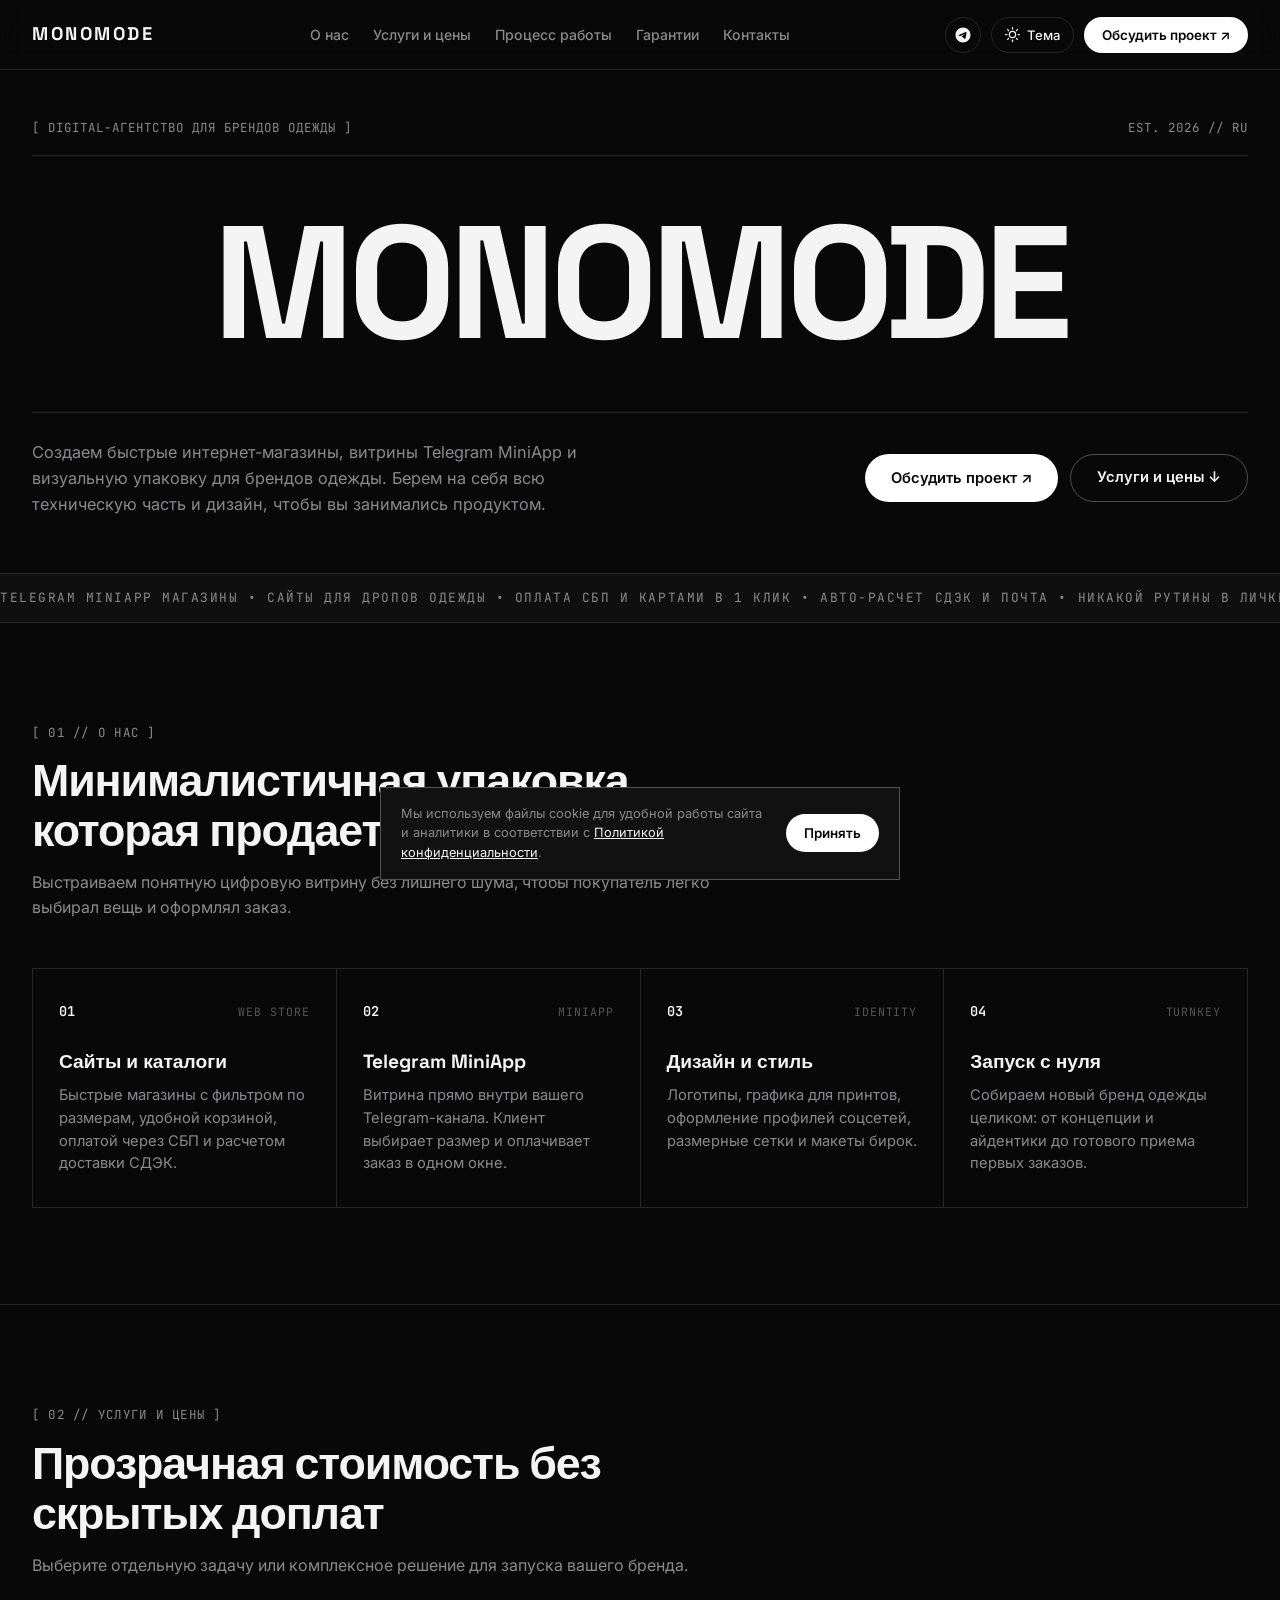
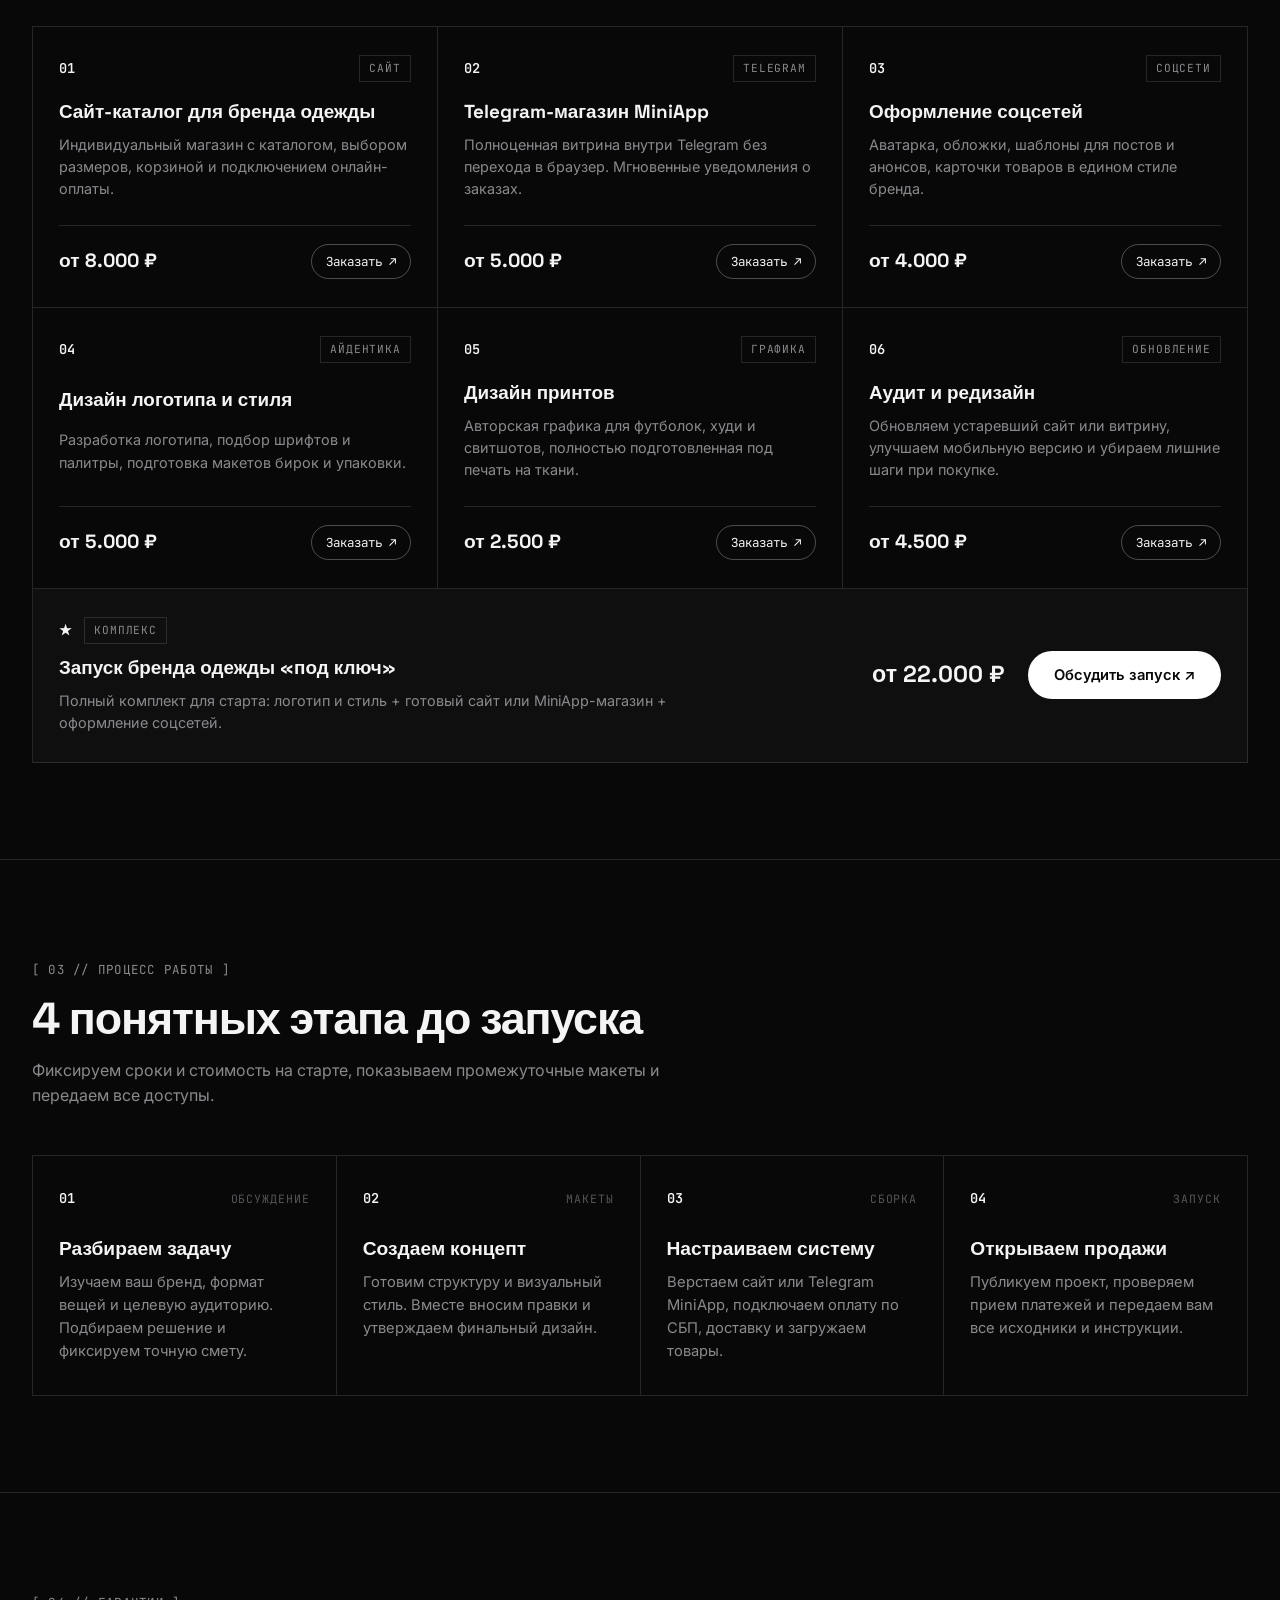
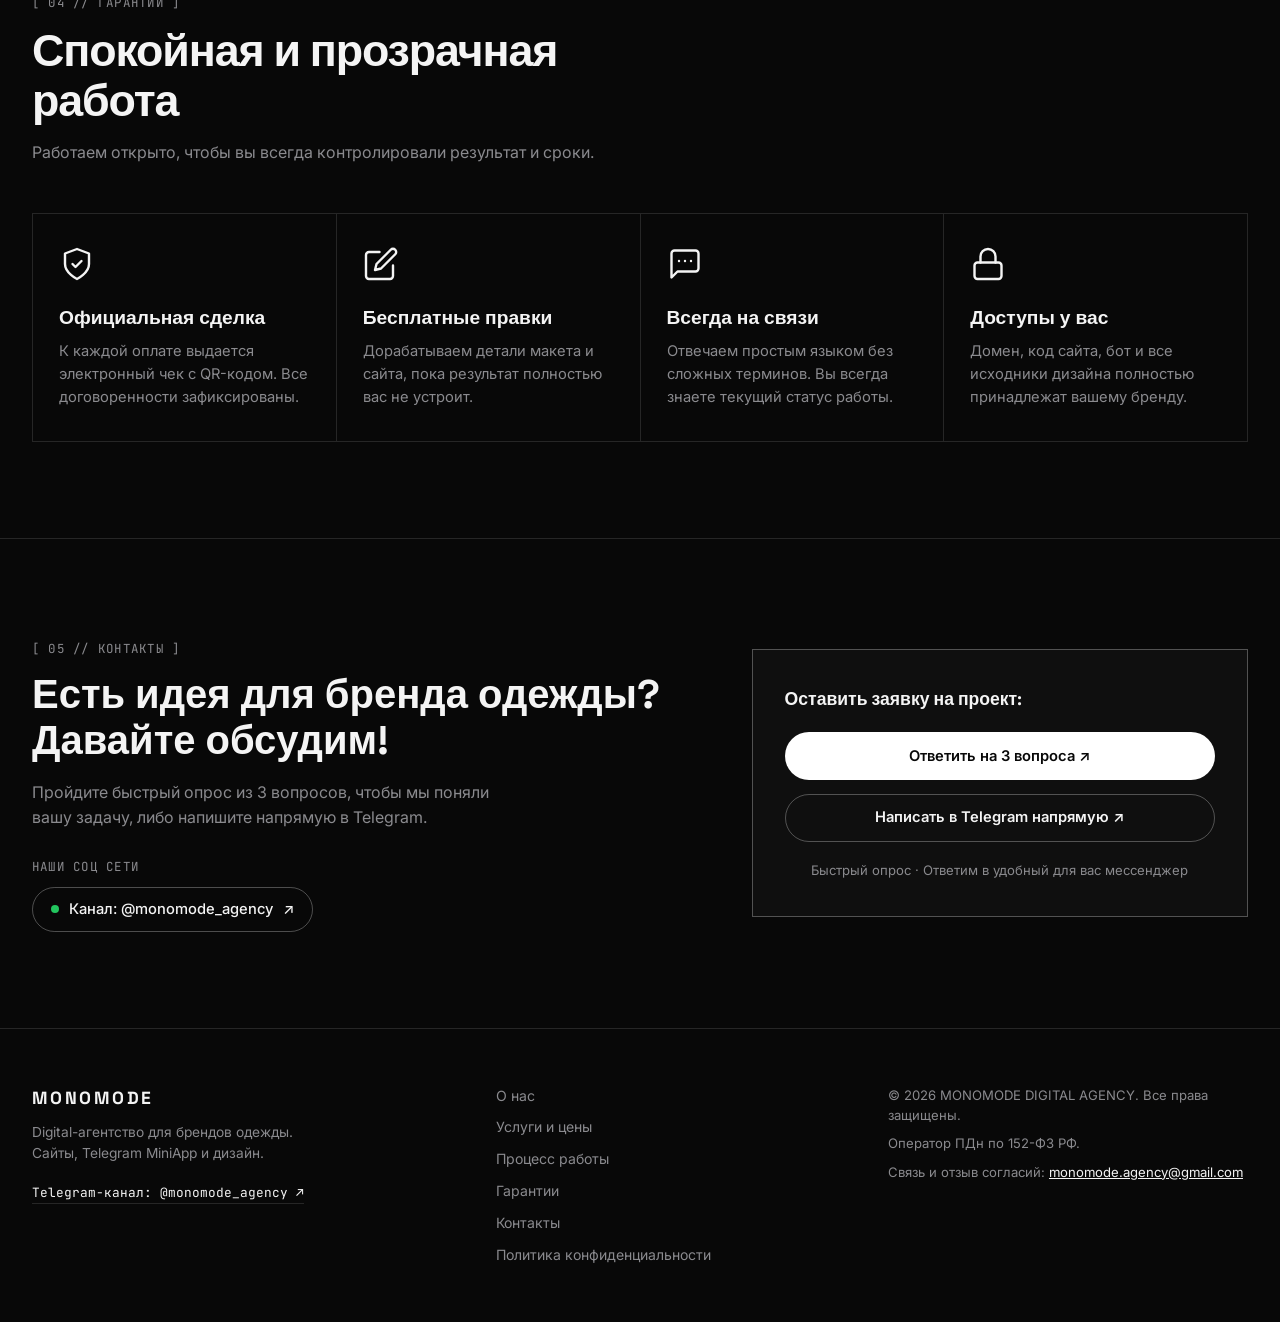
==== commit 454fb681: "Add files via upload" ====
--- a/index.html
+++ b/index.html
@@ -21,7 +21,7 @@
     <meta property="og:type" content="website">
     <meta property="og:url" content="https://monomode.ru/">
 
-    <link rel="stylesheet" href="style.css">
+    <link rel="stylesheet" href="style.css?v=2">
     <link rel="preconnect" href="https://fonts.googleapis.com">
     <link rel="preconnect" href="https://fonts.gstatic.com" crossorigin>
     <link href="https://fonts.googleapis.com/css2?family=Inter:wght@400;500;600;700;800&family=JetBrains+Mono:wght@400;500;600&family=Space+Grotesk:wght@600;700&display=swap" rel="stylesheet">
@@ -30,43 +30,45 @@
 
     <!-- Навигация -->
     <nav class="nav">
-        <div class="nav__brand">
-            <a href="#" class="nav__logo">MONOMODE</a>
-        </div>
-        <div class="nav__links">
-            <a href="#about">О нас</a>
-            <a href="#services">Услуги и цены</a>
-            <a href="#steps">Процесс работы</a>
-            <a href="#guarantee">Гарантии</a>
-            <a href="#contact">Контакты</a>
-        </div>
-        <div class="nav__actions">
-            <a href="https://t.me/monomode_agency" target="_blank" rel="noopener" class="nav__tg-btn" title="Telegram-канал @monomode_agency" aria-label="Telegram-канал">
-                <svg viewBox="0 0 24 24" width="18" height="18" fill="currentColor">
-                    <path d="M12 2C6.48 2 2 6.48 2 12s4.48 10 10 10 10-4.48 10-10S17.52 2 12 2zm4.64 6.8c-.15 1.58-.8 5.42-1.13 7.19-.14.75-.42 1-.68 1.03-.58.05-1.02-.38-1.58-.75-.88-.58-1.38-.94-2.23-1.5-.99-.65-.35-1.01.22-1.59.15-.15 2.71-2.48 2.76-2.69a.2.2 0 00-.05-.18c-.06-.05-.14-.03-.21-.02-.09.02-1.49.95-4.22 2.79-.4.27-.76.41-1.08.4-.36-.01-1.04-.2-1.55-.37-.63-.2-1.12-.31-1.08-.66.02-.18.27-.36.75-.55 2.92-1.27 4.86-2.11 5.83-2.51 2.78-1.16 3.35-1.36 3.73-1.36.08 0 .27.02.39.12.1.08.13.19.14.27-.01.06.01.24 0 .38z"/>
-                </svg>
-            </a>
-            <button class="theme-toggle" id="themeToggle" aria-label="Сменить тему оформления" title="Сменить тему оформления">
-                <svg class="theme-icon theme-icon--sun" viewBox="0 0 24 24" fill="none" stroke="currentColor" stroke-width="2" stroke-linecap="round" stroke-linejoin="round">
-                    <circle cx="12" cy="12" r="5"></circle>
-                    <line x1="12" y1="1" x2="12" y2="3"></line>
-                    <line x1="12" y1="21" x2="12" y2="23"></line>
-                    <line x1="4.22" y1="4.22" x2="5.64" y2="5.64"></line>
-                    <line x1="18.36" y1="18.36" x2="19.78" y2="19.78"></line>
-                    <line x1="1" y1="12" x2="3" y2="12"></line>
-                    <line x1="21" y1="12" x2="23" y2="12"></line>
-                    <line x1="4.22" y1="19.78" x2="5.64" y2="18.36"></line>
-                    <line x1="18.36" y1="5.64" x2="19.78" y2="4.22"></line>
-                </svg>
-                <svg class="theme-icon theme-icon--moon" viewBox="0 0 24 24" fill="none" stroke="currentColor" stroke-width="2" stroke-linecap="round" stroke-linejoin="round">
-                    <path d="M21 12.79A9 9 0 1 1 11.21 3 7 7 0 0 0 21 12.79z"></path>
-                </svg>
-                <span class="theme-text">Тема</span>
-            </button>
-            <button class="nav__cta open-modal-btn">Обсудить проект ↗</button>
-            <button class="nav__burger" aria-label="Открыть меню" onclick="document.querySelector('.nav__links').classList.toggle('open')">
-                <span></span><span></span><span></span>
-            </button>
+        <div class="nav__inner">
+            <div class="nav__brand">
+                <a href="#" class="nav__logo">MONOMODE</a>
+            </div>
+            <div class="nav__links">
+                <a href="#about">О нас</a>
+                <a href="#services">Услуги и цены</a>
+                <a href="#steps">Процесс работы</a>
+                <a href="#guarantee">Гарантии</a>
+                <a href="#contact">Контакты</a>
+            </div>
+            <div class="nav__actions">
+                <a href="https://t.me/monomode_agency" target="_blank" rel="noopener" class="nav__tg-btn" title="Telegram-канал @monomode_agency" aria-label="Telegram-канал">
+                    <svg viewBox="0 0 24 24" width="18" height="18" fill="currentColor">
+                        <path d="M12 2C6.48 2 2 6.48 2 12s4.48 10 10 10 10-4.48 10-10S17.52 2 12 2zm4.64 6.8c-.15 1.58-.8 5.42-1.13 7.19-.14.75-.42 1-.68 1.03-.58.05-1.02-.38-1.58-.75-.88-.58-1.38-.94-2.23-1.5-.99-.65-.35-1.01.22-1.59.15-.15 2.71-2.48 2.76-2.69a.2.2 0 00-.05-.18c-.06-.05-.14-.03-.21-.02-.09.02-1.49.95-4.22 2.79-.4.27-.76.41-1.08.4-.36-.01-1.04-.2-1.55-.37-.63-.2-1.12-.31-1.08-.66.02-.18.27-.36.75-.55 2.92-1.27 4.86-2.11 5.83-2.51 2.78-1.16 3.35-1.36 3.73-1.36.08 0 .27.02.39.12.1.08.13.19.14.27-.01.06.01.24 0 .38z"/>
+                    </svg>
+                </a>
+                <button class="theme-toggle" id="themeToggle" aria-label="Сменить тему оформления" title="Сменить тему оформления">
+                    <svg class="theme-icon theme-icon--sun" viewBox="0 0 24 24" fill="none" stroke="currentColor" stroke-width="2" stroke-linecap="round" stroke-linejoin="round">
+                        <circle cx="12" cy="12" r="5"></circle>
+                        <line x1="12" y1="1" x2="12" y2="3"></line>
+                        <line x1="12" y1="21" x2="12" y2="23"></line>
+                        <line x1="4.22" y1="4.22" x2="5.64" y2="5.64"></line>
+                        <line x1="18.36" y1="18.36" x2="19.78" y2="19.78"></line>
+                        <line x1="1" y1="12" x2="3" y2="12"></line>
+                        <line x1="21" y1="12" x2="23" y2="12"></line>
+                        <line x1="4.22" y1="19.78" x2="5.64" y2="18.36"></line>
+                        <line x1="18.36" y1="5.64" x2="19.78" y2="4.22"></line>
+                    </svg>
+                    <svg class="theme-icon theme-icon--moon" viewBox="0 0 24 24" fill="none" stroke="currentColor" stroke-width="2" stroke-linecap="round" stroke-linejoin="round">
+                        <path d="M21 12.79A9 9 0 1 1 11.21 3 7 7 0 0 0 21 12.79z"></path>
+                    </svg>
+                    <span class="theme-text">Тема</span>
+                </button>
+                <button class="nav__cta open-modal-btn">Обсудить проект ↗</button>
+                <button class="nav__burger" aria-label="Открыть меню" onclick="document.querySelector('.nav__links').classList.toggle('open')">
+                    <span></span><span></span><span></span>
+                </button>
+            </div>
         </div>
     </nav>
 
@@ -610,6 +612,6 @@
         </div>
     </div>
 
-    <script src="script.js"></script>
+    <script src="script.js?v=2"></script>
 </body>
 </html>
--- a/style.css
+++ b/style.css
@@ -45,6 +45,8 @@
 html {
     scroll-behavior: smooth;
     font-size: 16px;
+    overflow-x: hidden;
+    width: 100%;
 }
 
 body {
@@ -54,6 +56,7 @@
     line-height: 1.55;
     -webkit-font-smoothing: antialiased;
     overflow-x: hidden;
+    width: 100%;
     transition: background-color 0.25s ease, color 0.25s ease;
 }
 
@@ -81,22 +84,30 @@
     padding: 0 32px;
 }
 
-/* ================= НАВИГАЦИЯ (СТАРЫЙ ЧИСТЫЙ ФОРМАТ) ================= */
+/* ================= НАВИГАЦИЯ (СТАРЫЙ ЧИСТЫЙ ФОРМАТ, ВЫРОВНЕНА ПО СЕТКЕ) ================= */
 .nav {
     position: fixed;
     top: 0;
     left: 0;
     right: 0;
     height: 70px;
-    padding: 0 32px;
-    display: flex;
-    align-items: center;
-    justify-content: space-between;
     background: var(--nav-bg);
     backdrop-filter: blur(14px);
     -webkit-backdrop-filter: blur(14px);
     border-bottom: 1px solid var(--line);
     z-index: 1000;
+}
+
+.nav__inner {
+    width: 100%;
+    max-width: 1280px;
+    height: 100%;
+    margin: 0 auto;
+    padding: 0 32px;
+    display: flex;
+    align-items: center;
+    justify-content: space-between;
+    gap: 20px;
 }
 
 .nav__logo {
@@ -105,18 +116,20 @@
     font-size: 1.15rem;
     letter-spacing: 0.14em;
     text-transform: uppercase;
+    white-space: nowrap;
 }
 
 .nav__links {
     display: flex;
     align-items: center;
-    gap: 28px;
+    gap: 24px;
 }
 
 .nav__links a {
     font-size: 0.88rem;
     font-weight: 500;
     color: var(--text-muted);
+    white-space: nowrap;
     transition: color 0.2s ease;
 }
 
@@ -261,7 +274,6 @@
 
 /* ================= HERO (ARCHIVE EDITORIAL STYLE) ================= */
 .hero {
-    min-height: 100vh;
     padding-top: 70px;
     display: flex;
     flex-direction: column;
@@ -273,12 +285,10 @@
     width: 100%;
     max-width: 1280px;
     margin: 0 auto;
-    padding: 56px 32px 48px;
-    flex: 1;
+    padding: 48px 32px 56px;
     display: flex;
     flex-direction: column;
-    justify-content: space-between;
-    gap: 40px;
+    gap: 36px;
 }
 
 .hero__meta {
@@ -289,34 +299,34 @@
     font-size: 0.78rem;
     letter-spacing: 0.08em;
     color: var(--text-muted);
-    padding-bottom: 20px;
+    padding-bottom: 18px;
     border-bottom: 1px solid var(--line);
 }
 
 .hero__title {
     font-family: 'Space Grotesk', sans-serif;
     font-weight: 700;
-    font-size: clamp(4.2rem, 13.5vw, 11.5rem);
-    line-height: 0.9;
+    font-size: clamp(3.8rem, 12.5vw, 10.5rem);
+    line-height: 0.92;
     letter-spacing: -0.04em;
     text-transform: uppercase;
     text-align: center;
-    margin: 24px 0;
+    margin: 18px 0;
     user-select: none;
 }
 
 .hero__bottom {
     display: flex;
-    align-items: flex-end;
+    align-items: center;
     justify-content: space-between;
     gap: 32px;
-    padding-top: 28px;
+    padding-top: 26px;
     border-top: 1px solid var(--line);
 }
 
 .hero__desc {
     max-width: 560px;
-    font-size: 1.05rem;
+    font-size: 1.02rem;
     color: var(--text-muted);
     line-height: 1.6;
 }
@@ -326,6 +336,7 @@
     align-items: center;
     gap: 12px;
     flex-wrap: wrap;
+    flex-shrink: 0;
 }
 
 /* ================= БЕГУЩАЯ СТРОКА ================= */
@@ -1085,40 +1096,6 @@
 
 /* ================= АДАПТИВНОСТЬ ================= */
 @media (max-width: 1024px) {
-    .arch-grid--4 {
-        grid-template-columns: repeat(2, 1fr);
-    }
-
-    .services-grid {
-        grid-template-columns: repeat(2, 1fr);
-    }
-
-    .srv-card--featured {
-        flex-direction: column;
-        align-items: flex-start;
-    }
-
-    .srv-card__foot--featured {
-        width: 100%;
-        justify-content: space-between;
-        padding-top: 18px;
-        border-top: 1px solid var(--line);
-    }
-
-    .contact-container {
-        grid-template-columns: 1fr;
-    }
-
-    .footer-inner {
-        grid-template-columns: 1fr 1fr;
-    }
-}
-
-@media (max-width: 768px) {
-    .nav {
-        padding: 0 20px;
-    }
-
     .nav__links {
         position: fixed;
         top: 70px;
@@ -1128,13 +1105,55 @@
         border-bottom: 1px solid var(--line);
         flex-direction: column;
         align-items: flex-start;
-        padding: 24px 20px;
+        padding: 24px 32px;
         gap: 18px;
         display: none;
     }
 
     .nav__links.open {
         display: flex;
+    }
+
+    .nav__burger {
+        display: flex;
+    }
+
+    .arch-grid--4 {
+        grid-template-columns: repeat(2, 1fr);
+    }
+
+    .services-grid {
+        grid-template-columns: repeat(2, 1fr);
+    }
+
+    .srv-card--featured {
+        flex-direction: column;
+        align-items: flex-start;
+    }
+
+    .srv-card__foot--featured {
+        width: 100%;
+        justify-content: space-between;
+        padding-top: 18px;
+        border-top: 1px solid var(--line);
+    }
+
+    .contact-container {
+        grid-template-columns: 1fr;
+    }
+
+    .footer-inner {
+        grid-template-columns: 1fr 1fr;
+    }
+}
+
+@media (max-width: 768px) {
+    .nav__inner {
+        padding: 0 20px;
+    }
+
+    .nav__links {
+        padding: 24px 20px;
     }
 
     .nav__cta {
